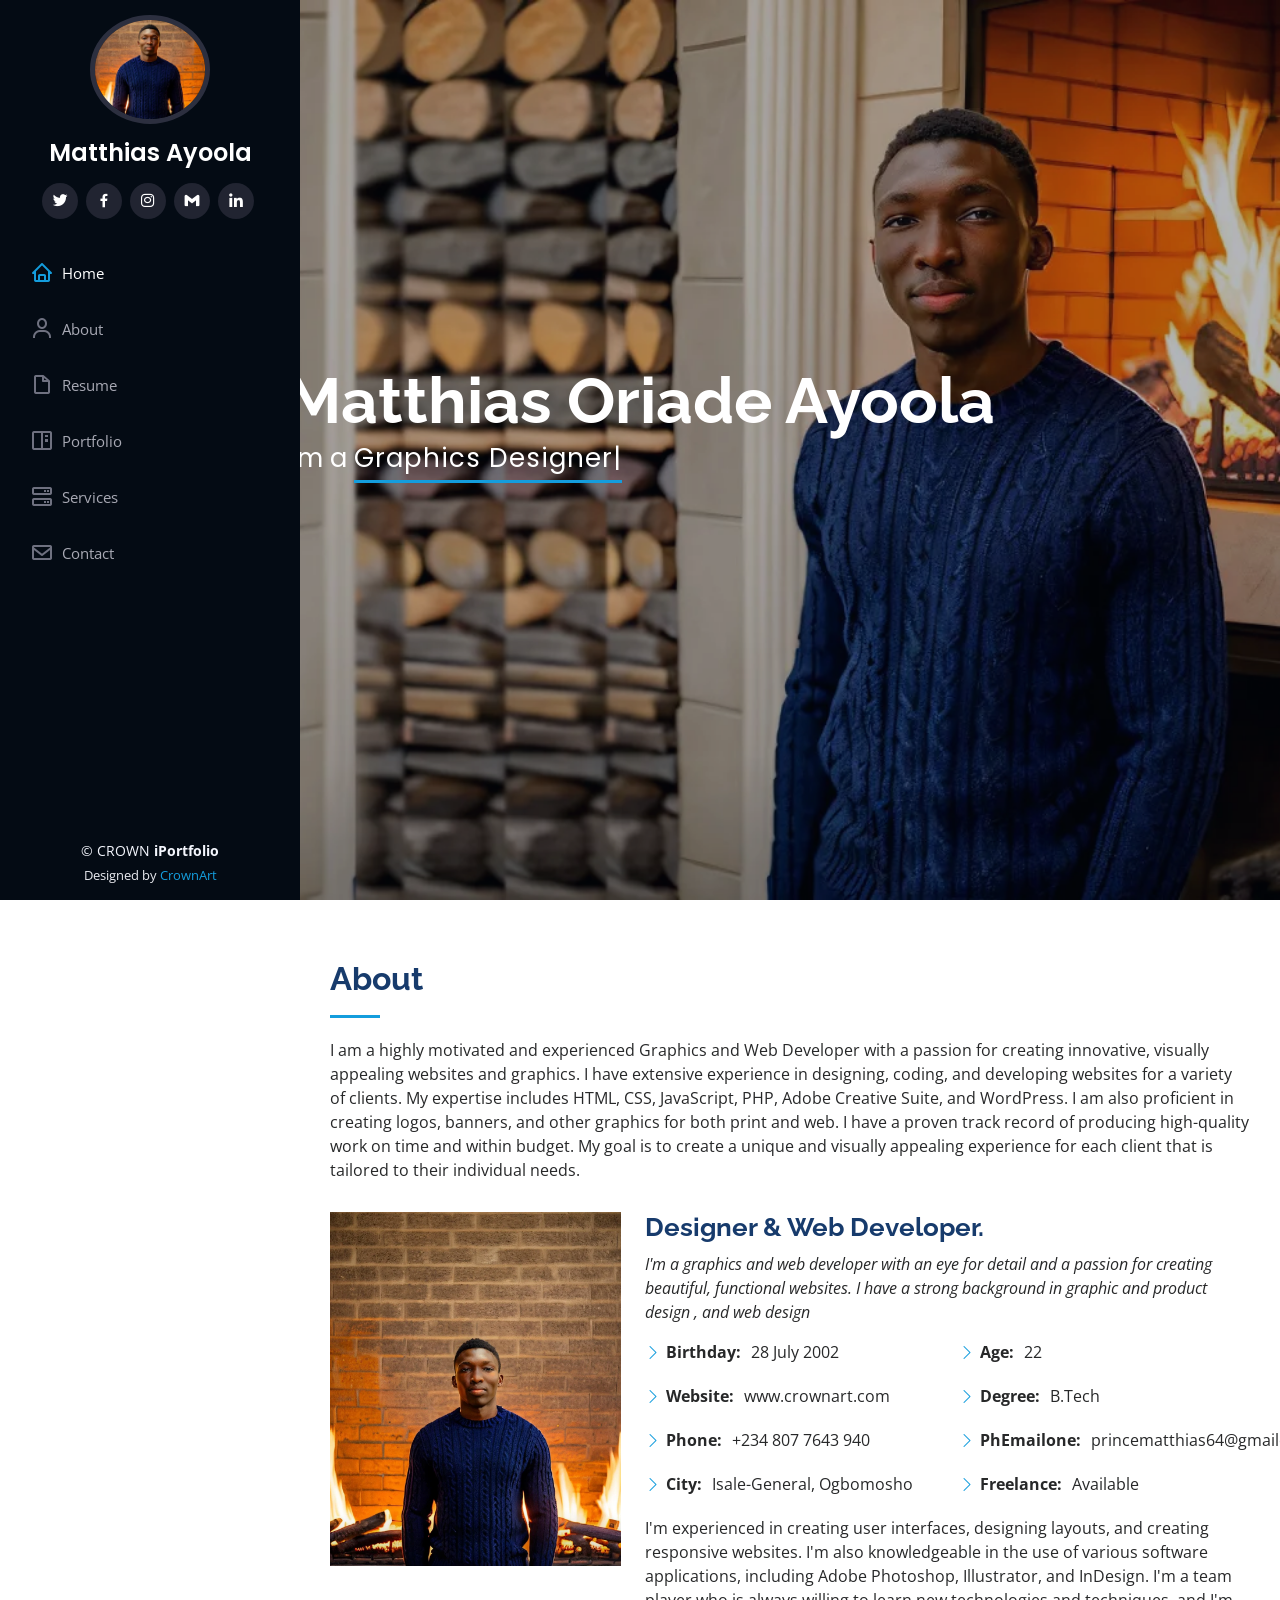
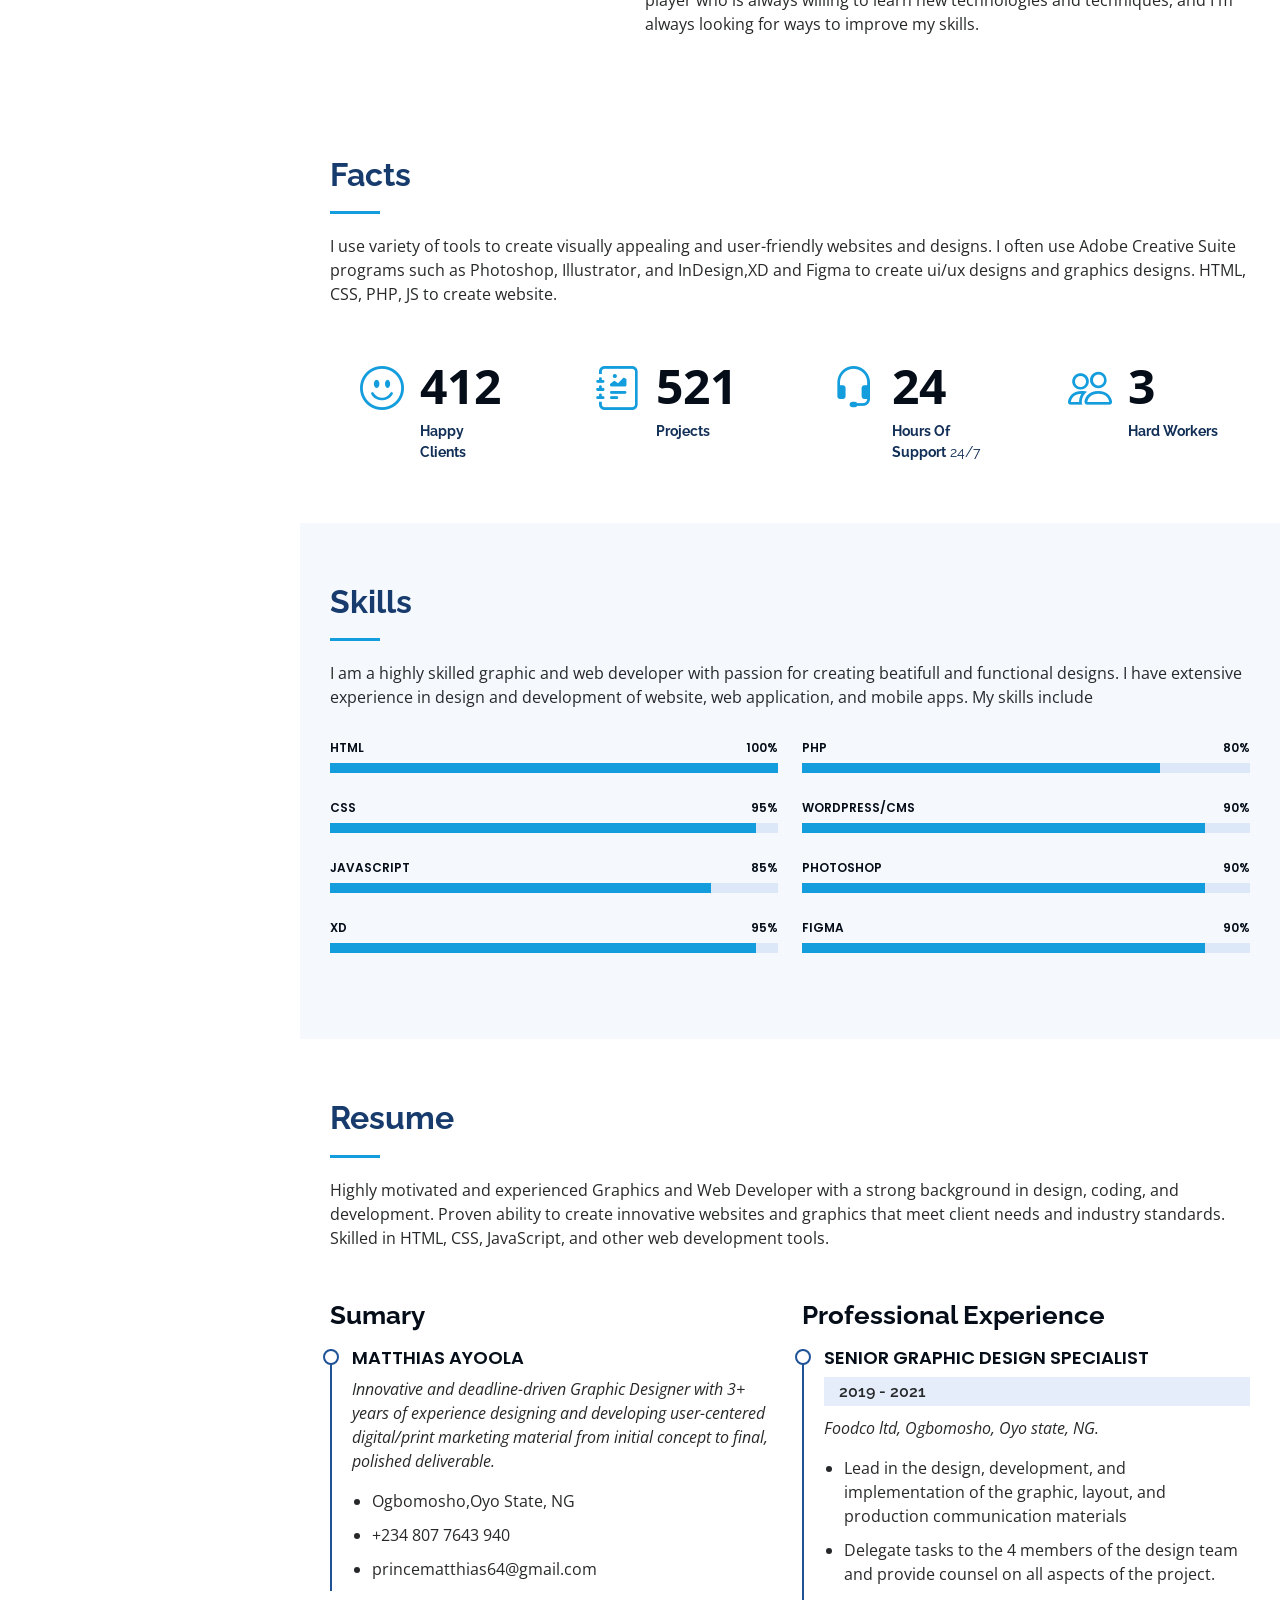
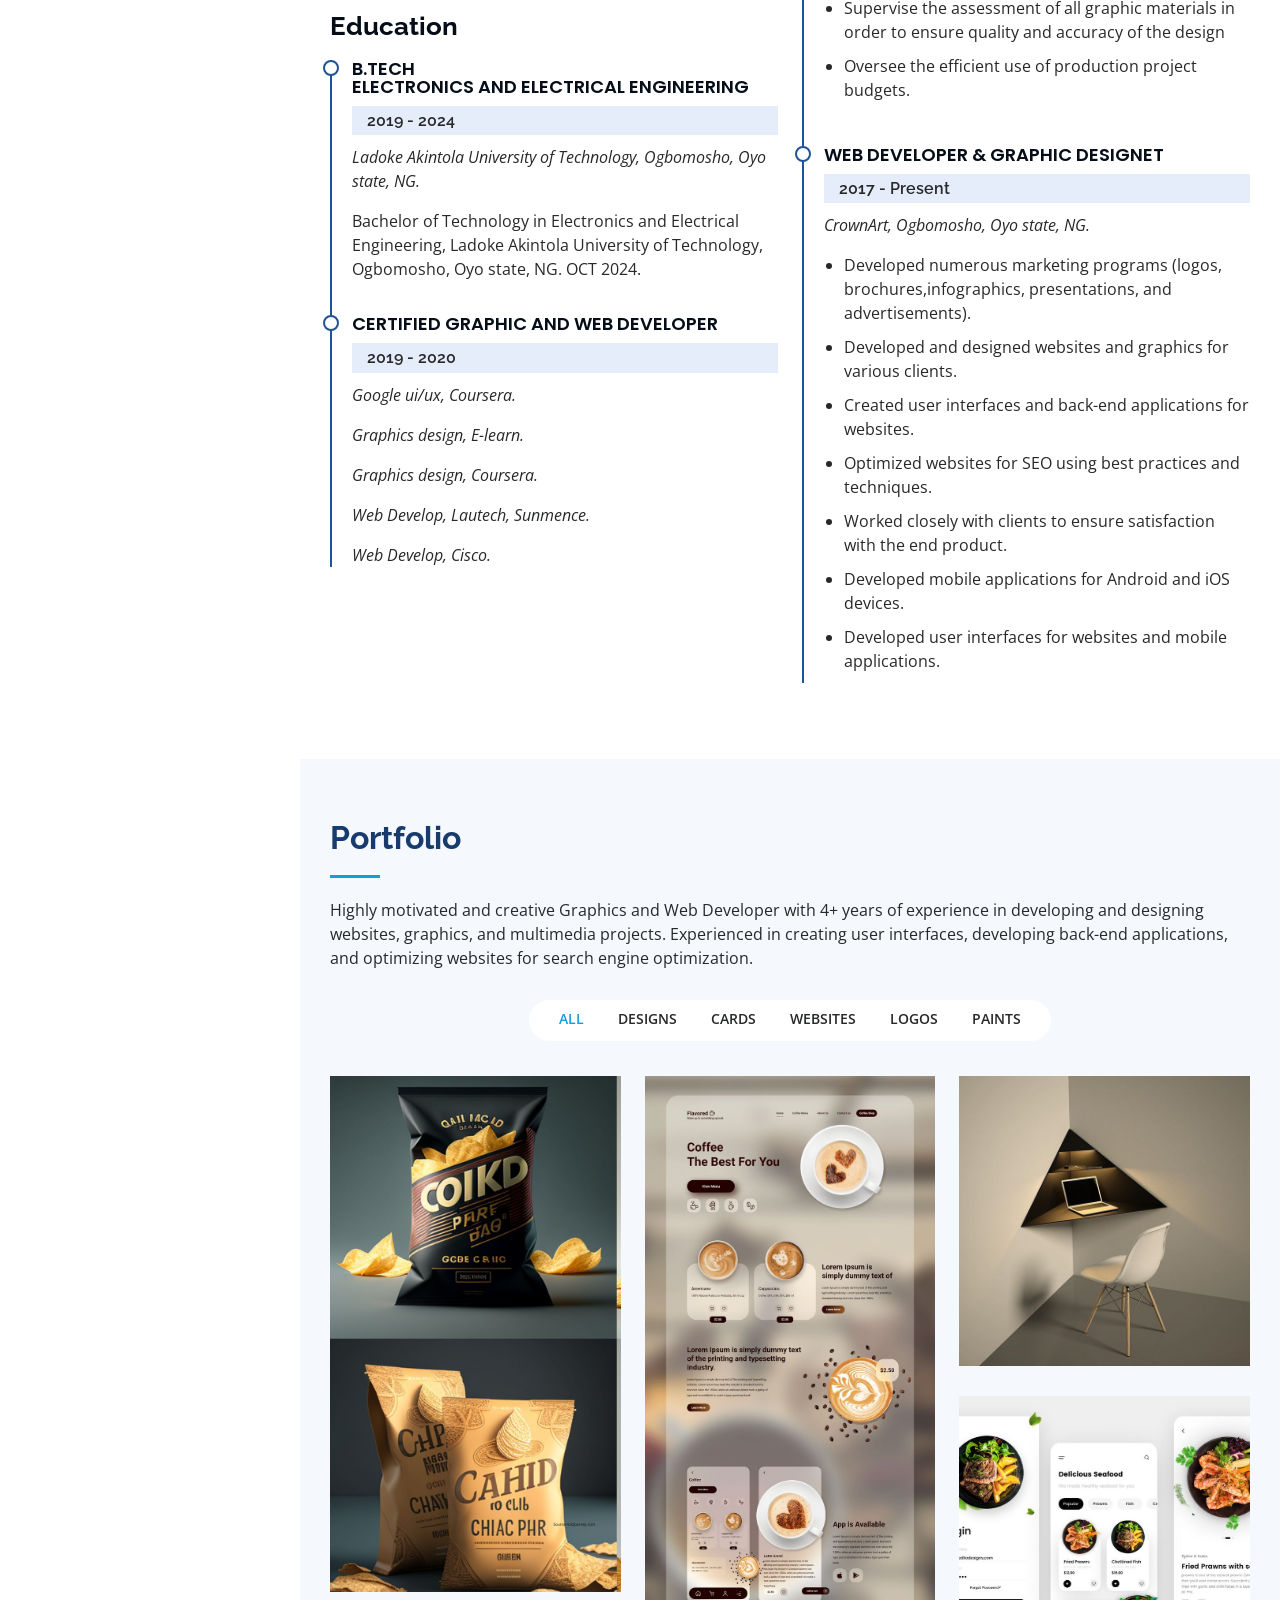
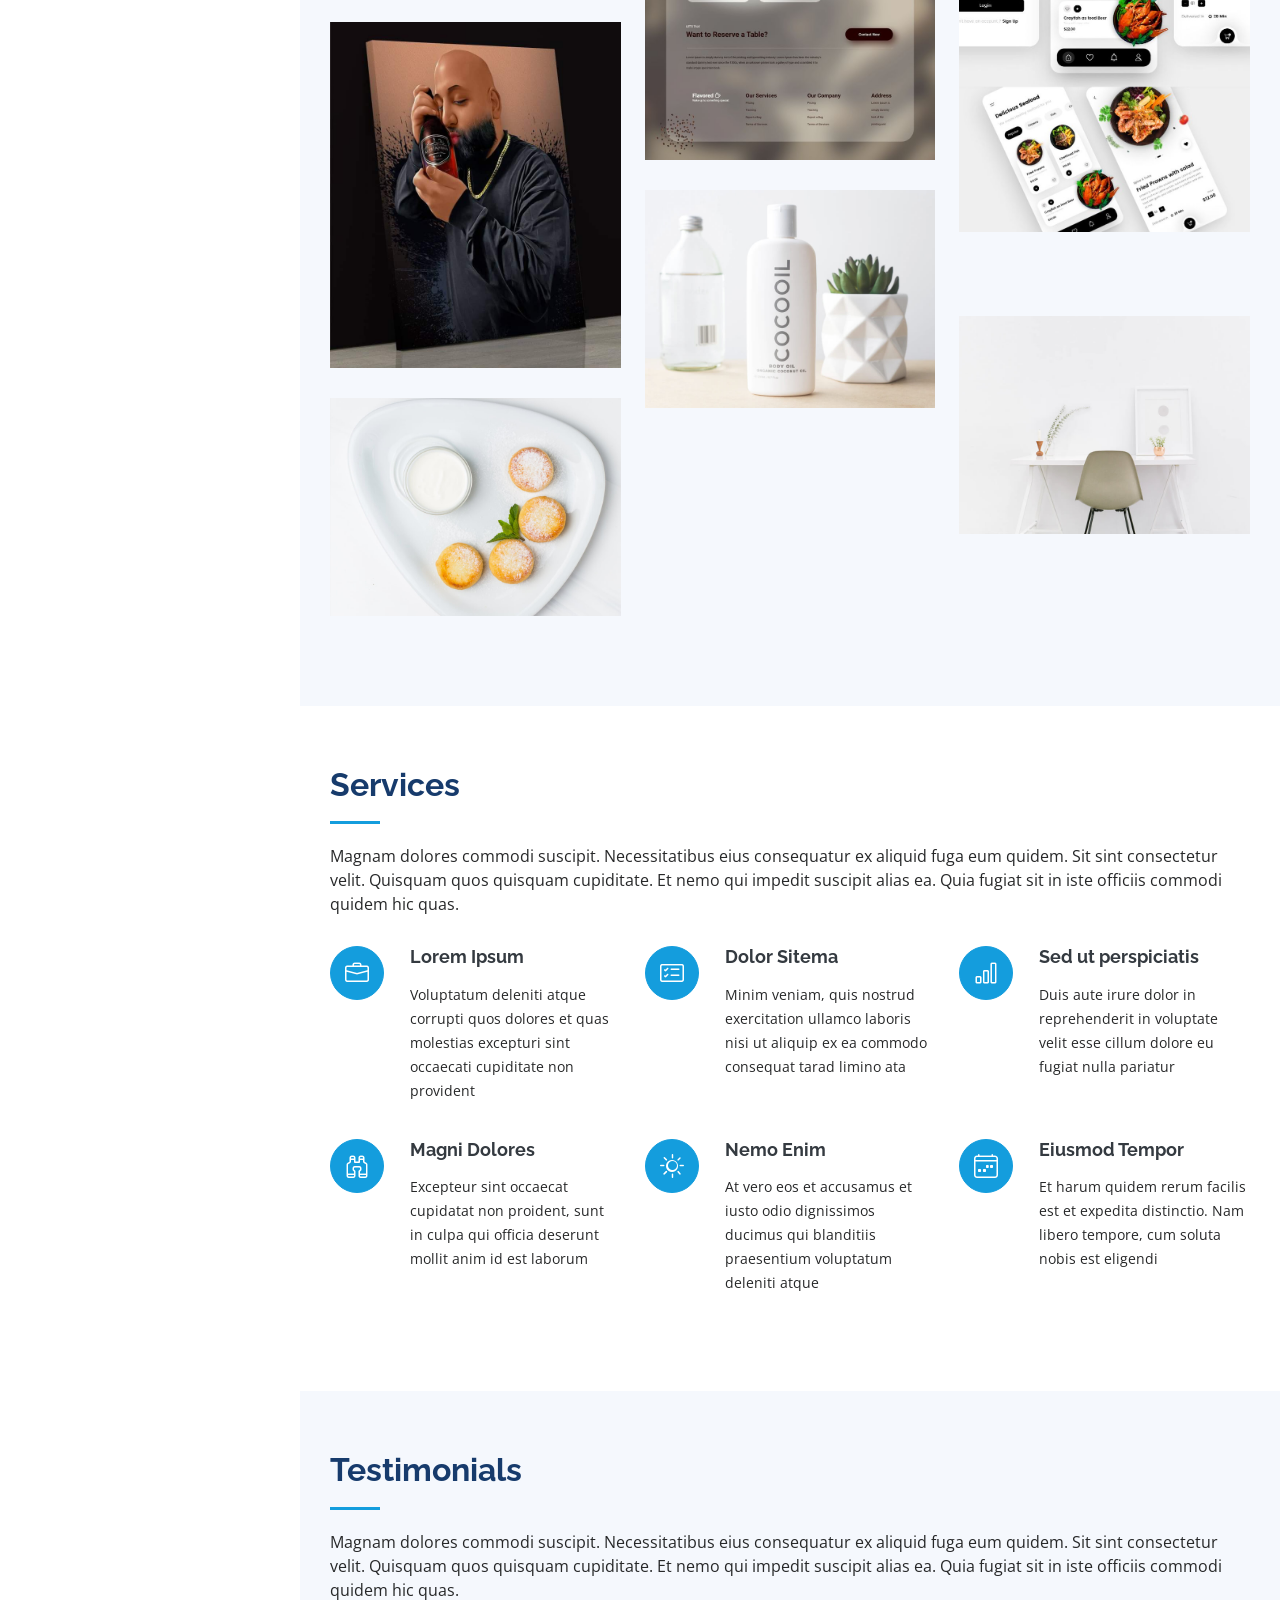
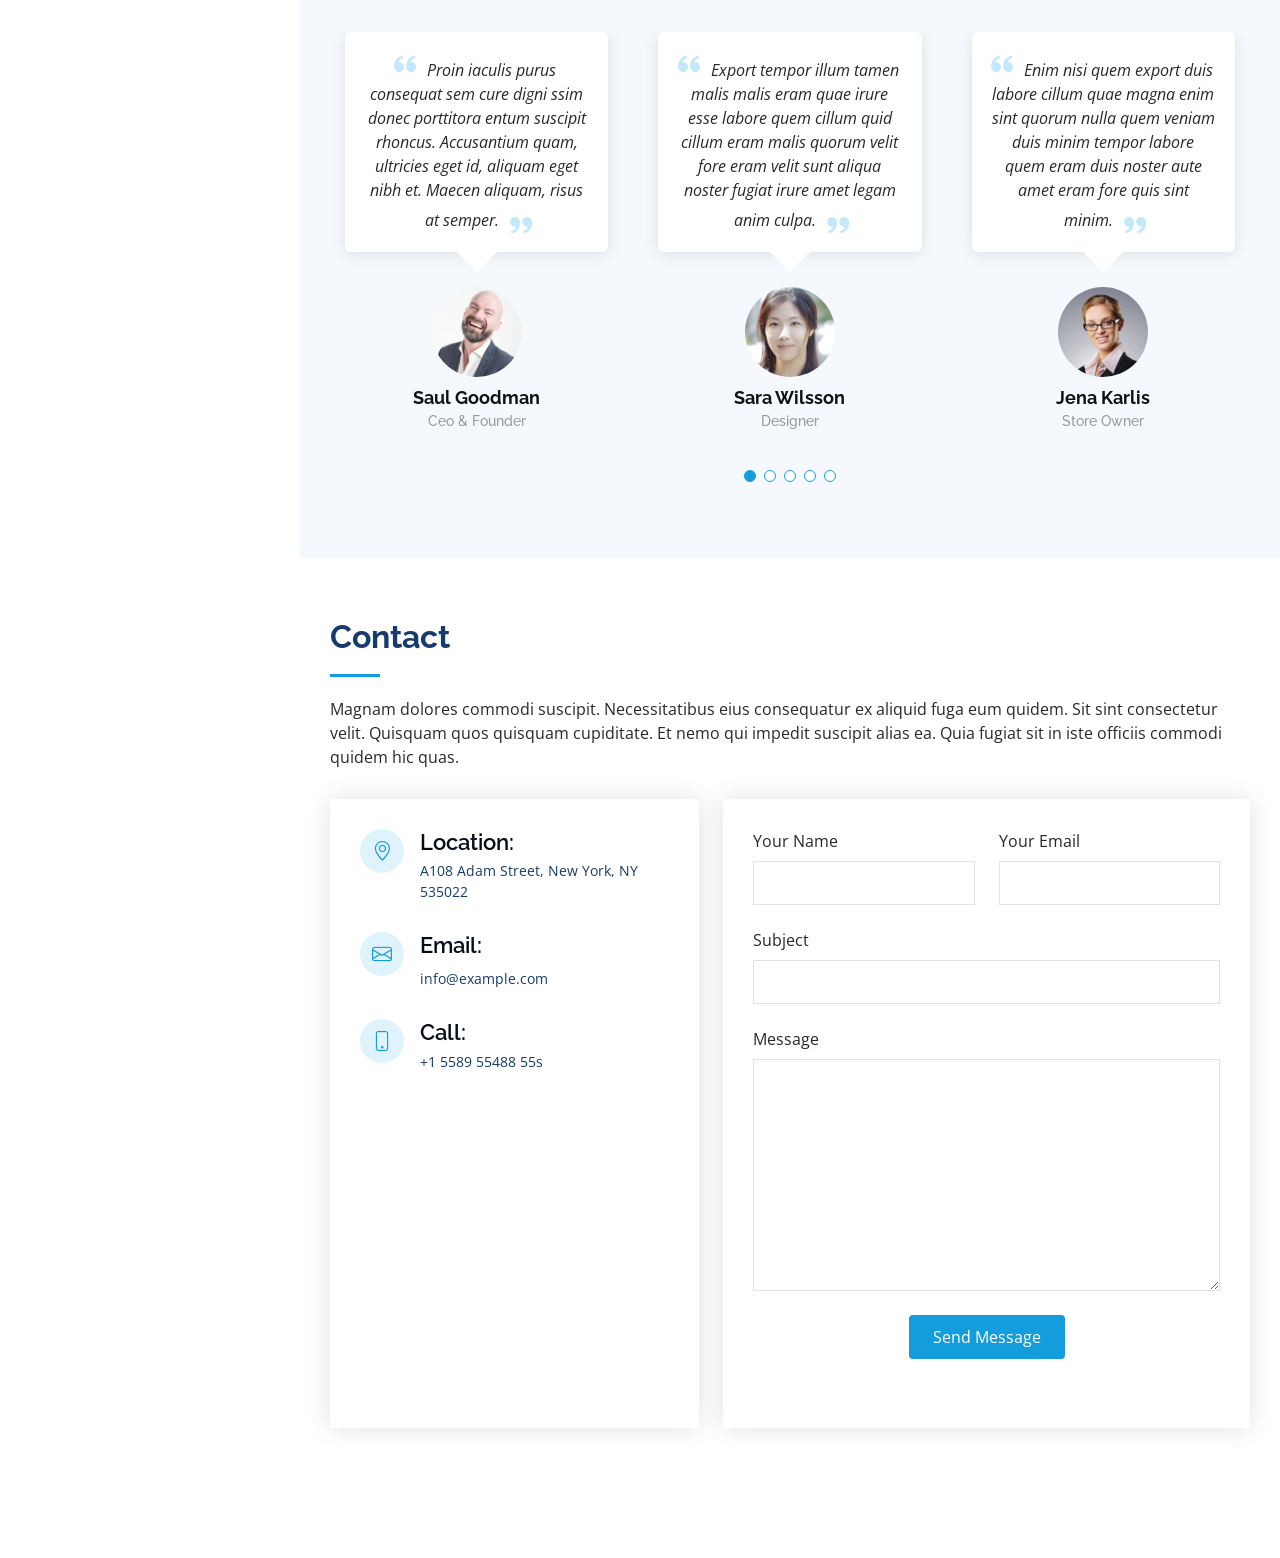
==== index.html @ 25d69b6e "edit" ====
<!DOCTYPE html>
<html lang="en">

<head>
  <meta charset="utf-8">
  <meta content="width=device-width, initial-scale=1.0" name="viewport">

  <title>Matthias Ayoola</title>
  <meta content="" name="description">
  <meta content="" name="keywords">

  <!-- Favicons -->
  <link href="assets\web\cbg.webp" rel="icon">
  <link href="assets\web\cbg.webp" rel="apple-touch-icon">

  <!-- Google Fonts -->
  <link href="https://fonts.googleapis.com/css?family=Open+Sans:300,300i,400,400i,600,600i,700,700i|Raleway:300,300i,400,400i,500,500i,600,600i,700,700i|Poppins:300,300i,400,400i,500,500i,600,600i,700,700i" rel="stylesheet">

  <!-- Vendor CSS Files -->
  <link href="assets/vendor/aos/aos.css" rel="stylesheet">
  <link href="assets/vendor/bootstrap/css/bootstrap.min.css" rel="stylesheet">
  <link href="assets/vendor/bootstrap-icons/bootstrap-icons.css" rel="stylesheet">
  <link href="assets/vendor/boxicons/css/boxicons.min.css" rel="stylesheet">
  <link href="assets/vendor/glightbox/css/glightbox.min.css" rel="stylesheet">
  <link href="assets/vendor/swiper/swiper-bundle.min.css" rel="stylesheet">

  <!-- Template Main CSS File -->
  <link href="assets/css/style.css" rel="stylesheet">

  <!-- =======================================================
  * Template Name: iPortfolio
  * Updated: Nov 17 2023 with Bootstrap v5.3.2
  * Template URL: https://bootstrapmade.com/iportfolio-bootstrap-portfolio-websites-template/
  * Author: BootstrapMade.com
  * License: https://bootstrapmade.com/license/
  ======================================================== -->
</head>

<body>

  <!-- ======= Mobile nav toggle button ======= -->
  <i class="bi bi-list mobile-nav-toggle d-xl-none"></i>

  <!-- ======= Header ======= -->
  <header id="header">
    <div class="d-flex flex-column">

      <div class="profile">
        <img src="assets\web\profile.webp" alt="" width="600" height="537" class="img-fluid rounded-circle">
        <h1 class="text-light"><a href="index.html">Matthias Ayoola </a></h1>
        <div class="social-links mt-3 text-center">
          <a href="https://x.com/C_rowntech?t=K1lyToPX4hGiQ3Go60ShPg&s=09" class="twitter"><i class="bx bxl-twitter"></i></a>
          <a href="https://www.facebook.com/ayoola.matthias" class="facebook"><i class="bx bxl-facebook"></i></a>
          <a href="https://www.instagram.com/crownart.gfx?igsh=cDUyMmh1eW9mb3Uy" class="instagram"><i class="bx bxl-instagram"></i></a>
          <a href="princematthias64@gmail.com" class="google-plus"><i class="bx bxl-gmail"></i></a>
          <a href="https://www.linkedin.com/in/ayoola-matthias-157736240" class="linkedin"><i class="bx bxl-linkedin"></i></a>
        </div>
      </div>

      <nav id="navbar" class="nav-menu navbar">
        <ul>
          <li><a href="#hero" class="nav-link scrollto active"><i class="bx bx-home"></i> <span>Home</span></a></li>
          <li><a href="#about" class="nav-link scrollto"><i class="bx bx-user"></i> <span>About</span></a></li>
          <li><a href="#resume" class="nav-link scrollto"><i class="bx bx-file-blank"></i> <span>Resume</span></a></li>
          <li><a href="#portfolio" class="nav-link scrollto"><i class="bx bx-book-content"></i> <span>Portfolio</span></a></li>
          <li><a href="#services" class="nav-link scrollto"><i class="bx bx-server"></i> <span>Services</span></a></li>
          <li><a href="#contact" class="nav-link scrollto"><i class="bx bx-envelope"></i> <span>Contact</span></a></li>
        </ul>
      </nav><!-- .nav-menu -->
    </div>
  </header><!-- End Header -->

  <!-- ======= Hero Section ======= -->
  <section id="hero" class="d-flex flex-column justify-content-center align-items-center">
    <div class="hero-container" data-aos="fade-in">
      <h1>Matthias Oriade Ayoola</h1>
      <p>I'm a <span class="typed" data-typed-items="Graphics Designer, Developer, Freelancer, Product Designer, Promoter, Content writer, Painter"></span></p>
    </div>
  </section><!-- End Hero -->

  <main id="main">

    <!-- ======= About Section ======= -->
    <section id="about" class="about">
      <div class="container">

        <div class="section-title">
          <h2>About</h2>
          <p>I am a highly motivated and experienced Graphics and Web Developer with a passion for creating innovative, visually appealing websites and graphics. I have extensive experience in designing, coding, and developing websites for a variety of clients. My expertise includes HTML, CSS, JavaScript, PHP, Adobe Creative Suite, and WordPress. I am also proficient in creating logos, banners, and other graphics for both print and web. I have a proven track record of producing high-quality work on time and within budget. My goal is to create a unique and visually appealing experience for each client that is tailored to their individual needs.</p>
        </div>

        <div class="row">
          <div class="col-lg-4" data-aos="fade-right">
            <img src="assets\web\cbg.webp" class="img-fluid" alt="">
          </div>
          <div class="col-lg-8 pt-4 pt-lg-0 content" data-aos="fade-left">
            <h3>Designer &amp; Web Developer.</h3>
            <p class="fst-italic">
              I'm a graphics and web developer with an eye for detail and a passion for creating beautiful, functional websites. I have a strong background in graphic and product design , and web design
            </p>
            <div class="row">
              <div class="col-lg-6">
                <ul>
                  <li><i class="bi bi-chevron-right"></i> <strong>Birthday:</strong> <span>28 July 2002</span></li>
                  <li><i class="bi bi-chevron-right"></i> <strong>Website:</strong> <span>www.crownart.com</span></li>
                  <li><i class="bi bi-chevron-right"></i> <strong>Phone:</strong> <span>+234 807 7643 940</span></li>
                  <li><i class="bi bi-chevron-right"></i> <strong>City:</strong> <span>Isale-General, Ogbomosho</span></li>
                </ul>
              </div>
              <div class="col-lg-6">
                <ul>
                  <li><i class="bi bi-chevron-right"></i> <strong>Age:</strong> <span>22</span></li>
                  <li><i class="bi bi-chevron-right"></i> <strong>Degree:</strong> <span>B.Tech</span></li>
                  <li><i class="bi bi-chevron-right"></i> <strong>PhEmailone:</strong> <span>princematthias64@gmaile.com</span></li>
                  <li><i class="bi bi-chevron-right"></i> <strong>Freelance:</strong> <span>Available</span></li>
                </ul>
              </div>
            </div>
            <p>
               I'm experienced in creating user interfaces, designing layouts, and creating responsive websites. I'm also knowledgeable in the use of various software applications, including Adobe Photoshop, Illustrator, and InDesign. I'm a team player who is always willing to learn new technologies and techniques, and I'm always looking for ways to improve my skills.
            </p>
          </div>
        </div>

      </div>
    </section><!-- End About Section -->

    <!-- ======= Facts Section ======= -->
    <section id="facts" class="facts">
      <div class="container">

        <div class="section-title">
          <h2>Facts</h2>
          <p>I use variety of tools to create visually appealing and user-friendly websites and designs. I often use Adobe Creative Suite programs such as Photoshop, Illustrator, and InDesign,XD and Figma to create ui/ux designs and graphics designs. HTML, CSS, PHP, JS to create website. </p>
        </div>

        <div class="row no-gutters">

          <div class="col-lg-3 col-md-6 d-md-flex align-items-md-stretch" data-aos="fade-up">
            <div class="count-box">
              <i class="bi bi-emoji-smile"></i>
              <span data-purecounter-start="0" data-purecounter-end="412" data-purecounter-duration="1" class="purecounter"></span>
              <p><strong>Happy Clients</strong> <!--consequuntur quae--></p>
            </div>
          </div>

          <div class="col-lg-3 col-md-6 d-md-flex align-items-md-stretch" data-aos="fade-up" data-aos-delay="100">
            <div class="count-box">
              <i class="bi bi-journal-richtext"></i>
              <span data-purecounter-start="0" data-purecounter-end="521" data-purecounter-duration="1" class="purecounter"></span>
              <p><strong>Projects</strong> <!--adipisci atque cum quia aut--></p>
            </div>
          </div>

          <div class="col-lg-3 col-md-6 d-md-flex align-items-md-stretch" data-aos="fade-up" data-aos-delay="200">
            <div class="count-box">
              <i class="bi bi-headset"></i>
              <span data-purecounter-start="0" data-purecounter-end="24" data-purecounter-duration="1" class="purecounter"></span>
              <p><strong>Hours Of Support</strong> 24/7</p>
            </div>
          </div>

          <div class="col-lg-3 col-md-6 d-md-flex align-items-md-stretch" data-aos="fade-up" data-aos-delay="300">
            <div class="count-box">
              <i class="bi bi-people"></i>
              <span data-purecounter-start="0" data-purecounter-end="3" data-purecounter-duration="1" class="purecounter"></span>
              <p><strong>Hard Workers</strong> <!--rerum asperiores dolo--></p>
            </div>
          </div>

        </div>

      </div>
    </section><!-- End Facts Section -->

    <!-- ======= Skills Section ======= -->
    <section id="skills" class="skills section-bg">
      <div class="container">

        <div class="section-title">
          <h2>Skills</h2>
          <p>I am a highly skilled graphic and web developer with passion for creating beatifull and functional designs. I have extensive experience in design and development of website, web application, and mobile apps. My skills include </p>
        </div>

        <div class="row skills-content">

          <div class="col-lg-6" data-aos="fade-up">

            <div class="progress">
              <span class="skill">HTML <i class="val">100%</i></span>
              <div class="progress-bar-wrap">
                <div class="progress-bar" role="progressbar" aria-valuenow="100" aria-valuemin="0" aria-valuemax="100"></div>
              </div>
            </div>

            <div class="progress">
              <span class="skill">CSS <i class="val">95%</i></span>
              <div class="progress-bar-wrap">
                <div class="progress-bar" role="progressbar" aria-valuenow="95" aria-valuemin="0" aria-valuemax="100"></div>
              </div>
            </div>

            <div class="progress">
              <span class="skill">JavaScript <i class="val">85%</i></span>
              <div class="progress-bar-wrap">
                <div class="progress-bar" role="progressbar" aria-valuenow="85" aria-valuemin="0" aria-valuemax="100"></div>
              </div>
            </div>
			   <div class="progress">
              <span class="skill">XD <i class="val">95%</i></span>
              <div class="progress-bar-wrap">
                <div class="progress-bar" role="progressbar" aria-valuenow="95" aria-valuemin="0" aria-valuemax="100"></div>
              </div>
            </div>

          </div>

          <div class="col-lg-6" data-aos="fade-up" data-aos-delay="100">

            <div class="progress">
              <span class="skill">PHP <i class="val">80%</i></span>
              <div class="progress-bar-wrap">
                <div class="progress-bar" role="progressbar" aria-valuenow="80" aria-valuemin="0" aria-valuemax="100"></div>
              </div>
            </div>

            <div class="progress">
              <span class="skill">WordPress/CMS <i class="val">90%</i></span>
              <div class="progress-bar-wrap">
                <div class="progress-bar" role="progressbar" aria-valuenow="90" aria-valuemin="0" aria-valuemax="100"></div>
              </div>
            </div>

            <div class="progress">
              <span class="skill">Photoshop <i class="val">90%</i></span>
              <div class="progress-bar-wrap">
                <div class="progress-bar" role="progressbar" aria-valuenow="90" aria-valuemin="0" aria-valuemax="100"></div>
              </div>
            </div>
			   <div class="progress">
              <span class="skill">Figma <i class="val">90%</i></span>
              <div class="progress-bar-wrap">
                <div class="progress-bar" role="progressbar" aria-valuenow="90" aria-valuemin="0" aria-valuemax="100"></div>
              </div>
            </div>

          </div>

        </div>

      </div>
    </section><!-- End Skills Section -->

    <!-- ======= Resume Section ======= -->
    <section id="resume" class="resume">
      <div class="container">

        <div class="section-title">
          <h2>Resume</h2>
          <p>Highly motivated and experienced Graphics and Web Developer with a strong background in design, coding, and development. Proven ability to create innovative websites and graphics that meet client needs and industry standards. Skilled in HTML, CSS, JavaScript, and other web development tools.</p>
        </div>

        <div class="row">
          <div class="col-lg-6" data-aos="fade-up">
            <h3 class="resume-title">Sumary</h3>
            <div class="resume-item pb-0">
              <h4>Matthias Ayoola</h4>
              <p><em>Innovative and deadline-driven Graphic Designer with 3+ years of experience designing and developing user-centered digital/print marketing material from initial concept to final, polished deliverable.</em></p>
              <ul>
                <li>Ogbomosho,Oyo State, NG</li>
                <li>+234 807 7643 940</li>
                <li>princematthias64@gmail.com</li>
              </ul>
            </div>

            <h3 class="resume-title">Education</h3>
            <div class="resume-item">
              <h4>B.Tech <br> Electronics and Electrical Engineering</h4>
              <h5>2019 - 2024</h5>
              <p><em>Ladoke Akintola University of Technology, Ogbomosho, Oyo state, NG.</em></p>
              <p>Bachelor of Technology in Electronics and Electrical Engineering, Ladoke Akintola University of Technology, Ogbomosho, Oyo state, NG. OCT 2024.
			  </div>
            <div class="resume-item">
              <h4> Certified Graphic and Web developer</h4>
              <h5>2019 - 2020</h5>
              <p><em>Google ui/ux, Coursera.</em></p>
			  <p><em>Graphics design, E-learn.</em></p>
			  <p><em>Graphics design, Coursera.</em></p>
				<p><em>Web Develop, Lautech, Sunmence.</em></p>
				<p><em>Web Develop, Cisco.</em></p>
              <!--<p>Quia nobis sequi est occaecati aut. Repudiandae et iusto quae reiciendis et quis Eius vel ratione eius unde vitae rerum voluptates asperiores voluptatem Earum molestiae consequatur neque etlon sader mart dila</p>-->
            </div>
          </div>
          <div class="col-lg-6" data-aos="fade-up" data-aos-delay="100">
            <h3 class="resume-title">Professional Experience</h3>
            <div class="resume-item">
              <h4>Senior graphic design specialist</h4>
              <h5>2019 - 2021</h5>
              <p><em>Foodco ltd, Ogbomosho, Oyo state, NG. </em></p>
              <ul>
                <li>Lead in the design, development, and implementation of the graphic, layout, and production communication materials</li>
                <li>Delegate tasks to the 4 members of the design team and provide counsel on all aspects of the project. </li>
                <li>Supervise the assessment of all graphic materials in order to ensure quality and accuracy of the design</li>
                <li>Oversee the efficient use of production project budgets.</li>
              </ul>
            </div>
            <div class="resume-item">
              <h4>Web Developer &amp; Graphic Designet</h4>
              <h5>2017 - Present</h5>
              <p><em>CrownArt, Ogbomosho, Oyo state, NG.</em></p>
              <ul>
                <li>Developed numerous marketing programs (logos, brochures,infographics, presentations, and advertisements).</li>
                <li>Developed and designed websites and graphics for various clients.</li>
                <li>Created user interfaces and back-end applications for websites. </li>
                <li>Optimized websites for SEO using best practices and techniques. </li>
				<li>Worked closely with clients to ensure satisfaction with the end product.</li>
				<li>Developed mobile applications for Android and iOS devices.</li>
				<li>Developed user interfaces for websites and mobile applications.</li>
              </ul>
            </div>
          </div>
        </div>

      </div>
    </section><!-- End Resume Section -->

    <!-- ======= Portfolio Section ======= -->
    <section id="portfolio" class="portfolio section-bg">
      <div class="container">

        <div class="section-title">
          <h2>Portfolio</h2>
          <p>Highly motivated and creative Graphics and Web Developer with 4+ years of experience in developing and designing websites, graphics, and multimedia projects. Experienced in creating user interfaces, developing back-end applications, and optimizing websites for search engine optimization.</p>
        </div>

        <div class="row" data-aos="fade-up">
          <div class="col-lg-12 d-flex justify-content-center">
            <ul id="portfolio-flters">
              <li data-filter="*" class="filter-active">All</li>
              <li data-filter=".filter-designs">Designs</li>
              <li data-filter=".filter-card">Cards</li>
              <li data-filter=".filter-websites">Websites</li>
			  <li data-filter=".filter-logo">Logos</li>
			  <li data-filter=".filter-paints">Paints</li>
            </ul>
          </div>
        </div>

        <div class="row portfolio-container" data-aos="fade-up" data-aos-delay="100">
          <div class="col-lg-4 col-md-6 portfolio-item filter-designs">
            <div class="portfolio-wrap">
              <img src="assets/img/pic/pd4.jpeg" class="img-fluid" alt="">	  
              <div class="portfolio-links">
                <a href="assets/img/pic/pd4.jpeg" data-gallery="portfolioGallery" class="portfolio-lightbox" title="App 1"><i class="bx bx-plus"></i></a>
                <a href="portfolio-details.html" title="More Details"><i class="bx bx-link"></i></a>
              </div>
            </div>
          </div>
			<div class="col-lg-4 col-md-6 portfolio-item filter-websites">
            <div class="portfolio-wrap">
              <img src="assets/img/pic/pw1.jpeg" class="img-fluid" alt="">
              <div class="portfolio-links">
                <a href="assets/img/pic/pw1.jpeg" data-gallery="portfolioGallery" class="portfolio-lightbox" title="Web 3"><i class="bx bx-plus"></i></a>
                <a href="portfolio-details.html" title="More Details"><i class="bx bx-link"></i></a>
              </div>
            </div>
          </div>

          <div class="col-lg-4 col-md-6 portfolio-item filter-designs">
            <div class="portfolio-wrap">
              <img src="assets/img/pic/pd3.jpeg" class="img-fluid" alt="">
              <div class="portfolio-links">
                <a href="assets/img/pic/pd3.jpeg" data-gallery="portfolioGallery" class="portfolio-lightbox" title="App 2"><i class="bx bx-plus"></i></a>
                <a href="portfolio-details.html" title="More Details"><i class="bx bx-link"></i></a>
              </div>
            </div>
          </div>

          <div class="col-lg-4 col-md-6 portfolio-item filter-card">
            <div class="portfolio-wrap">
              <img src="assets/img/pic/pa2.jpeg" class="img-fluid" alt="">
              <div class="portfolio-links">
                <a href="assets/img/pic/pa2.jpeg" data-gallery="portfolioGallery" class="portfolio-lightbox" title="Card 2"><i class="bx bx-plus"></i></a>
                <a href="portfolio-details.html" title="More Details"><i class="bx bx-link"></i></a>
              </div>
            </div>
          </div>

          <div class="col-lg-4 col-md-6 portfolio-item filter-paints">
            <div class="portfolio-wrap">
              <img src="assets/img/pic/pp1.jpg" class="img-fluid" alt="">
              <div class="portfolio-links">
                <a href="assets/img/pic/pp1.jpg" data-gallery="portfolioGallery" class="portfolio-lightbox" title="Web 2"><i class="bx bx-plus"></i></a>
                <a href="portfolio-details.html" title="More Details"><i class="bx bx-link"></i></a>
              </div>
            </div>
          </div>

          <div class="col-lg-4 col-md-6 portfolio-item filter-designs">
            <div class="portfolio-wrap">
              <img src="assets/img/portfolio/portfolio-6.jpg" class="img-fluid" alt="">
              <div class="portfolio-links">
                <a href="assets/img/portfolio/portfolio-6.jpg" data-gallery="portfolioGallery" class="portfolio-lightbox" title="App 3"><i class="bx bx-plus"></i></a>
                <a href="portfolio-details.html" title="More Details"><i class="bx bx-link"></i></a>
              </div>
            </div>
          </div>

          <div class="col-lg-4 col-md-6 portfolio-item filter-card">
            <div class="portfolio-wrap">
              <img src="assets/img/portfolio/portfolio-7.jpg" class="img-fluid" alt="">
              <div class="portfolio-links">
                <a href="assets/img/portfolio/portfolio-7.jpg" data-gallery="portfolioGallery" class="portfolio-lightbox" title="Card 1"><i class="bx bx-plus"></i></a>
                <a href="portfolio-details.html" title="More Details"><i class="bx bx-link"></i></a>
              </div>
            </div>
          </div>

          <div class="col-lg-4 col-md-6 portfolio-item filter-card">
            <div class="portfolio-wrap">
              <img src="assets/img/portfolio/portfolio-8.jpg" class="img-fluid" alt="">
              <div class="portfolio-links">
                <a href="assets/img/portfolio/portfolio-8.jpg" data-gallery="portfolioGallery" class="portfolio-lightbox" title="Card 3"><i class="bx bx-plus"></i></a>
                <a href="portfolio-details.html" title="More Details"><i class="bx bx-link"></i></a>
              </div>
            </div>
          </div>

          <div class="col-lg-4 col-md-6 portfolio-item filter-websites">
            <div class="portfolio-wrap">
              <img src="assets/img/portfolio/portfolio-9.jpg" class="img-fluid" alt="">
              <div class="portfolio-links">
                <a href="assets/img/portfolio/portfolio-9.jpg" data-gallery="portfolioGallery" class="portfolio-lightbox" title="Web 3"><i class="bx bx-plus"></i></a>
                <a href="portfolio-details.html" title="More Details"><i class="bx bx-link"></i></a>
              </div>
            </div>
          </div>

        </div>

      </div>
    </section><!-- End Portfolio Section -->

    <!-- ======= Services Section ======= -->
    <section id="services" class="services">
      <div class="container">

        <div class="section-title">
          <h2>Services</h2>
          <p>Magnam dolores commodi suscipit. Necessitatibus eius consequatur ex aliquid fuga eum quidem. Sit sint consectetur velit. Quisquam quos quisquam cupiditate. Et nemo qui impedit suscipit alias ea. Quia fugiat sit in iste officiis commodi quidem hic quas.</p>
        </div>

        <div class="row">
          <div class="col-lg-4 col-md-6 icon-box" data-aos="fade-up">
            <div class="icon"><i class="bi bi-briefcase"></i></div>
            <h4 class="title"><a href="">Lorem Ipsum</a></h4>
            <p class="description">Voluptatum deleniti atque corrupti quos dolores et quas molestias excepturi sint occaecati cupiditate non provident</p>
          </div>
          <div class="col-lg-4 col-md-6 icon-box" data-aos="fade-up" data-aos-delay="100">
            <div class="icon"><i class="bi bi-card-checklist"></i></div>
            <h4 class="title"><a href="">Dolor Sitema</a></h4>
            <p class="description">Minim veniam, quis nostrud exercitation ullamco laboris nisi ut aliquip ex ea commodo consequat tarad limino ata</p>
          </div>
          <div class="col-lg-4 col-md-6 icon-box" data-aos="fade-up" data-aos-delay="200">
            <div class="icon"><i class="bi bi-bar-chart"></i></div>
            <h4 class="title"><a href="">Sed ut perspiciatis</a></h4>
            <p class="description">Duis aute irure dolor in reprehenderit in voluptate velit esse cillum dolore eu fugiat nulla pariatur</p>
          </div>
          <div class="col-lg-4 col-md-6 icon-box" data-aos="fade-up" data-aos-delay="300">
            <div class="icon"><i class="bi bi-binoculars"></i></div>
            <h4 class="title"><a href="">Magni Dolores</a></h4>
            <p class="description">Excepteur sint occaecat cupidatat non proident, sunt in culpa qui officia deserunt mollit anim id est laborum</p>
          </div>
          <div class="col-lg-4 col-md-6 icon-box" data-aos="fade-up" data-aos-delay="400">
            <div class="icon"><i class="bi bi-brightness-high"></i></div>
            <h4 class="title"><a href="">Nemo Enim</a></h4>
            <p class="description">At vero eos et accusamus et iusto odio dignissimos ducimus qui blanditiis praesentium voluptatum deleniti atque</p>
          </div>
          <div class="col-lg-4 col-md-6 icon-box" data-aos="fade-up" data-aos-delay="500">
            <div class="icon"><i class="bi bi-calendar4-week"></i></div>
            <h4 class="title"><a href="">Eiusmod Tempor</a></h4>
            <p class="description">Et harum quidem rerum facilis est et expedita distinctio. Nam libero tempore, cum soluta nobis est eligendi</p>
          </div>
        </div>

      </div>
    </section><!-- End Services Section -->

    <!-- ======= Testimonials Section ======= -->
    <section id="testimonials" class="testimonials section-bg">
      <div class="container">

        <div class="section-title">
          <h2>Testimonials</h2>
          <p>Magnam dolores commodi suscipit. Necessitatibus eius consequatur ex aliquid fuga eum quidem. Sit sint consectetur velit. Quisquam quos quisquam cupiditate. Et nemo qui impedit suscipit alias ea. Quia fugiat sit in iste officiis commodi quidem hic quas.</p>
        </div>

        <div class="testimonials-slider swiper" data-aos="fade-up" data-aos-delay="100">
          <div class="swiper-wrapper">

            <div class="swiper-slide">
              <div class="testimonial-item" data-aos="fade-up">
                <p>
                  <i class="bx bxs-quote-alt-left quote-icon-left"></i>
                  Proin iaculis purus consequat sem cure digni ssim donec porttitora entum suscipit rhoncus. Accusantium quam, ultricies eget id, aliquam eget nibh et. Maecen aliquam, risus at semper.
                  <i class="bx bxs-quote-alt-right quote-icon-right"></i>
                </p>
                <img src="assets/img/testimonials/testimonials-1.jpg" class="testimonial-img" alt="">
                <h3>Saul Goodman</h3>
                <h4>Ceo &amp; Founder</h4>
              </div>
            </div><!-- End testimonial item -->

            <div class="swiper-slide">
              <div class="testimonial-item" data-aos="fade-up" data-aos-delay="100">
                <p>
                  <i class="bx bxs-quote-alt-left quote-icon-left"></i>
                  Export tempor illum tamen malis malis eram quae irure esse labore quem cillum quid cillum eram malis quorum velit fore eram velit sunt aliqua noster fugiat irure amet legam anim culpa.
                  <i class="bx bxs-quote-alt-right quote-icon-right"></i>
                </p>
                <img src="assets/img/testimonials/testimonials-2.jpg" class="testimonial-img" alt="">
                <h3>Sara Wilsson</h3>
                <h4>Designer</h4>
              </div>
            </div><!-- End testimonial item -->

            <div class="swiper-slide">
              <div class="testimonial-item" data-aos="fade-up" data-aos-delay="200">
                <p>
                  <i class="bx bxs-quote-alt-left quote-icon-left"></i>
                  Enim nisi quem export duis labore cillum quae magna enim sint quorum nulla quem veniam duis minim tempor labore quem eram duis noster aute amet eram fore quis sint minim.
                  <i class="bx bxs-quote-alt-right quote-icon-right"></i>
                </p>
                <img src="assets/img/testimonials/testimonials-3.jpg" class="testimonial-img" alt="">
                <h3>Jena Karlis</h3>
                <h4>Store Owner</h4>
              </div>
            </div><!-- End testimonial item -->

            <div class="swiper-slide">
              <div class="testimonial-item" data-aos="fade-up" data-aos-delay="300">
                <p>
                  <i class="bx bxs-quote-alt-left quote-icon-left"></i>
                  Fugiat enim eram quae cillum dolore dolor amet nulla culpa multos export minim fugiat minim velit minim dolor enim duis veniam ipsum anim magna sunt elit fore quem dolore labore illum veniam.
                  <i class="bx bxs-quote-alt-right quote-icon-right"></i>
                </p>
                <img src="assets/img/testimonials/testimonials-4.jpg" class="testimonial-img" alt="">
                <h3>Matt Brandon</h3>
                <h4>Freelancer</h4>
              </div>
            </div><!-- End testimonial item -->

            <div class="swiper-slide">
              <div class="testimonial-item" data-aos="fade-up" data-aos-delay="400">
                <p>
                  <i class="bx bxs-quote-alt-left quote-icon-left"></i>
                  Quis quorum aliqua sint quem legam fore sunt eram irure aliqua veniam tempor noster veniam enim culpa labore duis sunt culpa nulla illum cillum fugiat legam esse veniam culpa fore nisi cillum quid.
                  <i class="bx bxs-quote-alt-right quote-icon-right"></i>
                </p>
                <img src="assets/img/testimonials/testimonials-5.jpg" class="testimonial-img" alt="">
                <h3>John Larson</h3>
                <h4>Entrepreneur</h4>
              </div>
            </div><!-- End testimonial item -->

          </div>
          <div class="swiper-pagination"></div>
        </div>

      </div>
    </section><!-- End Testimonials Section -->

    <!-- ======= Contact Section ======= -->
    <section id="contact" class="contact">
      <div class="container">

        <div class="section-title">
          <h2>Contact</h2>
          <p>Magnam dolores commodi suscipit. Necessitatibus eius consequatur ex aliquid fuga eum quidem. Sit sint consectetur velit. Quisquam quos quisquam cupiditate. Et nemo qui impedit suscipit alias ea. Quia fugiat sit in iste officiis commodi quidem hic quas.</p>
        </div>

        <div class="row" data-aos="fade-in">

          <div class="col-lg-5 d-flex align-items-stretch">
            <div class="info">
              <div class="address">
                <i class="bi bi-geo-alt"></i>
                <h4>Location:</h4>
                <p>A108 Adam Street, New York, NY 535022</p>
              </div>

              <div class="email">
                <i class="bi bi-envelope"></i>
                <h4>Email:</h4>
                <p>info@example.com</p>
              </div>

              <div class="phone">
                <i class="bi bi-phone"></i>
                <h4>Call:</h4>
                <p>+1 5589 55488 55s</p>
              </div>

              <iframe src="https://www.google.com/maps/embed?pb=!1m14!1m8!1m3!1d12097.433213460943!2d-74.0062269!3d40.7101282!3m2!1i1024!2i768!4f13.1!3m3!1m2!1s0x0%3A0xb89d1fe6bc499443!2sDowntown+Conference+Center!5e0!3m2!1smk!2sbg!4v1539943755621" frameborder="0" style="border:0; width: 100%; height: 290px;" allowfullscreen></iframe>
            </div>

          </div>

          <div class="col-lg-7 mt-5 mt-lg-0 d-flex align-items-stretch">
            <form action="forms/contact.php" method="post" role="form" class="php-email-form">
              <div class="row">
                <div class="form-group col-md-6">
                  <label for="name">Your Name</label>
                  <input type="text" name="name" class="form-control" id="name" required>
                </div>
                <div class="form-group col-md-6">
                  <label for="name">Your Email</label>
                  <input type="email" class="form-control" name="email" id="email" required>
                </div>
              </div>
              <div class="form-group">
                <label for="name">Subject</label>
                <input type="text" class="form-control" name="subject" id="subject" required>
              </div>
              <div class="form-group">
                <label for="name">Message</label>
                <textarea class="form-control" name="message" rows="10" required></textarea>
              </div>
              <div class="my-3">
                <div class="loading">Loading</div>
                <div class="error-message"></div>
                <div class="sent-message">Your message has been sent. Thank you!</div>
              </div>
              <div class="text-center"><button type="submit">Send Message</button></div>
            </form>
          </div>

        </div>

      </div>
    </section><!-- End Contact Section -->

  </main><!-- End #main -->

  <!-- ======= Footer ======= -->
  <footer id="footer">
    <div class="container">
      <div class="copyright">
        &copy; CROWN <strong><span>iPortfolio</span></strong>
      </div>
      <div class="credits">
        <!-- All the links in the footer should remain intact. -->
        <!-- You can delete the links only if you purchased the pro version. -->
        <!-- Licensing information: https://bootstrapmade.com/license/ -->
        <!-- Purchase the pro version with working PHP/AJAX contact form: https://bootstrapmade.com/iportfolio-bootstrap-portfolio-websites-template/ -->
        Designed by <a href="https://wa.me/qr/FGB6QAGN3KFDH1">CrownArt</a>
      </div>
    </div>
  </footer><!-- End  Footer -->

  <a href="#" class="back-to-top d-flex align-items-center justify-content-center"><i class="bi bi-arrow-up-short"></i></a>

  <!-- Vendor JS Files -->
  <script src="assets/vendor/purecounter/purecounter_vanilla.js"></script>
  <script src="assets/vendor/aos/aos.js"></script>
  <script src="assets/vendor/bootstrap/js/bootstrap.bundle.min.js"></script>
  <script src="assets/vendor/glightbox/js/glightbox.min.js"></script>
  <script src="assets/vendor/isotope-layout/isotope.pkgd.min.js"></script>
  <script src="assets/vendor/swiper/swiper-bundle.min.js"></script>
  <script src="assets/vendor/typed.js/typed.umd.js"></script>
  <script src="assets/vendor/waypoints/noframework.waypoints.js"></script>
  <script src="assets/vendor/php-email-form/validate.js"></script>

  <!-- Template Main JS File -->
  <script src="assets/js/main.js"></script>

</body>

</html>
---- assets/css/style.css ----
/*--------------------------------------------------------------
# General
--------------------------------------------------------------*/
body {
  font-family: "Open Sans", sans-serif;
  color: #272829;

a {
  color: #149ddd;
  text-decoration: none;
}

a:hover {
  color: #37b3ed;
  text-decoration: none;
}

h1,
h2,
h3,
h4,
h5,
h6 {
  font-family: "Raleway", sans-serif;
}

/*--------------------------------------------------------------
# Back to top button
--------------------------------------------------------------*/
.back-to-top {
  position: fixed;
  visibility: hidden;
  opacity: 0;
  right: 15px;
  bottom: 15px;
  z-index: 996;
  background: #149ddd;
  width: 40px;
  height: 40px;
  border-radius: 50px;
  transition: all 0.4s;
}

.back-to-top i {
  font-size: 28px;
  color: #fff;
  line-height: 0;
}

.back-to-top:hover {
  background: #2eafec;
  color: #fff;
}

.back-to-top.active {
  visibility: visible;
  opacity: 1;
}

/*--------------------------------------------------------------
# Header
--------------------------------------------------------------*/
#header {
  position: fixed;
  top: 0;
  left: 0;
  bottom: 0;
  width: 300px;
  transition: all ease-in-out 0.5s;
  z-index: 9997;
  transition: all 0.5s;
  padding: 0 15px;
  background: #040b14;
  overflow-y: auto;
}

#header .profile img {
  margin: 15px auto;
  display: block;
  width: 120px;
  border: 5px solid #2c2f3f;
}

#header .profile h1 {
  font-size: 24px;
  margin: 0;
  padding: 0;
  font-weight: 600;
  -moz-text-align-last: center;
  text-align-last: center;
  font-family: "Poppins", sans-serif;
}

#header .profile h1 a,
#header .profile h1 a:hover {
  color: #fff;
  text-decoration: none;
}

#header .profile .social-links a {
  font-size: 18px;
  display: inline-block;
  background: #212431;
  color: #fff;
  line-height: 1;
  padding: 8px 0;
  margin-right: 4px;
  border-radius: 50%;
  text-align: center;
  width: 36px;
  height: 36px;
  transition: 0.3s;
}

#header .profile .social-links a:hover {
  background: #149ddd;
  color: #fff;
  text-decoration: none;
}

#main {
  margin-left: 300px;
}

.container,
.container-fluid {
  padding-left: 30px;
  padding-right: 30px;
}

@media (max-width: 1199px) {
  #header {
    left: -300px;
  }

  #main {
    margin-left: 0;
  }

  .container,
  .container-fluid {
    padding-left: 12px;
    padding-right: 12px;
  }
}

/*--------------------------------------------------------------
# Navigation Menu
--------------------------------------------------------------*/
/* Desktop Navigation */
.nav-menu {
  padding: 30px 0 0 0;
}

.nav-menu * {
  margin: 0;
  padding: 0;
  list-style: none;
}

.nav-menu>ul>li {
  position: relative;
  white-space: nowrap;
}

.nav-menu a,
.nav-menu a:focus {
  display: flex;
  align-items: center;
  color: #a8a9b4;
  padding: 12px 15px;
  margin-bottom: 8px;
  transition: 0.3s;
  font-size: 15px;
}

.nav-menu a i,
.nav-menu a:focus i {
  font-size: 24px;
  padding-right: 8px;
  color: #6f7180;
}

.nav-menu a:hover,
.nav-menu .active,
.nav-menu .active:focus,
.nav-menu li:hover>a {
  text-decoration: none;
  color: #fff;
}

.nav-menu a:hover i,
.nav-menu .active i,
.nav-menu .active:focus i,
.nav-menu li:hover>a i {
  color: #149ddd;
}

/* Mobile Navigation */
.mobile-nav-toggle {
  position: fixed;
  right: 15px;
  top: 15px;
  z-index: 9998;
  border: 0;
  font-size: 24px;
  transition: all 0.4s;
  outline: none !important;
  background-color: #149ddd;
  color: #fff;
  width: 40px;
  height: 40px;
  display: inline-flex;
  align-items: center;
  justify-content: center;
  line-height: 0;
  border-radius: 50px;
  cursor: pointer;
}

.mobile-nav-active {
  overflow: hidden;
}

.mobile-nav-active #header {
  left: 0;
}

/*--------------------------------------------------------------
# Hero Section
--------------------------------------------------------------*/
#hero {
  width: 100%;
  height: 100vh;
  background: url("../web/1694551637131.webp");
  background-size: cover;
  background-position: right;
}

#hero:before {
  content: "";
  background: rgba(5, 13, 24, 0.3);
  position: absolute;
  bottom: 0;
  top: 0;
  left: 0;
  right: 0;
  z-index: 1;
}

#hero .hero-container {
  position: relative;
  z-index: 2;
  min-width: 300px;
}

#hero h1 {
  margin: 0 0 10px 0;
  font-size: 64px;
  font-weight: 700;
  line-height: 56px;
  color: #fff;
}

#hero p {
  color: #fff;
  margin-bottom: 50px;
  font-size: 26px;
  font-family: "Poppins", sans-serif;
}

#hero p span {
  color: #fff;
  padding-bottom: 4px;
  letter-spacing: 1px;
  border-bottom: 3px solid #149ddd;
}

@media (min-width: 1024px) {
  #hero {
    background-attachment: fixed;
    background: url("../web/WEB2.webp");
    background-size: cover; /* Fill the screen */
    background-position: right; /* Center the image */
    background-repeat: no-repeat;
  }
}

@media (max-width: 768px) {
	#hero h1 {
    font-size: 28px;
    line-height: 36px;
  }

  #hero h2 {
    font-size: 18px;
    line-height: 24px;
    margin-bottom: 30px;
  }
	#hero {
		background-position: right
	}
}

/*--------------------------------------------------------------
# Sections General
--------------------------------------------------------------*/
section {
  padding: 60px 0;
  overflow: hidden;
}

.section-bg {
  background: #f5f8fd;
}

.section-title {
  padding-bottom: 30px;
}

.section-title h2 {
  font-size: 32px;
  font-weight: bold;
  margin-bottom: 20px;
  padding-bottom: 20px;
  position: relative;
  color: #173b6c;
}

.section-title h2::after {
  content: "";
  position: absolute;
  display: block;
  width: 50px;
  height: 3px;
  background: #149ddd;
  bottom: 0;
  left: 0;
}

.section-title p {
  margin-bottom: 0;
}

/*--------------------------------------------------------------
# About
--------------------------------------------------------------*/
.about .content h3 {
  font-weight: 700;
  font-size: 26px;
  color: #173b6c;
}

.about .content ul {
  list-style: none;
  padding: 0;
}

.about .content ul li {
  margin-bottom: 20px;
  display: flex;
  align-items: center;
}

.about .content ul strong {
  margin-right: 10px;
}

.about .content ul i {
  font-size: 16px;
  margin-right: 5px;
  color: #149ddd;
  line-height: 0;
}

.about .content p:last-child {
  margin-bottom: 0;
}

/*--------------------------------------------------------------
# Facts
--------------------------------------------------------------*/
.facts {
  padding-bottom: 30px;
}

.facts .count-box {
  padding: 30px;
  width: 100%;
}

.facts .count-box i {
  display: block;
  font-size: 44px;
  color: #149ddd;
  float: left;
  line-height: 0;
}

.facts .count-box span {
  font-size: 48px;
  line-height: 40px;
  display: block;
  font-weight: 700;
  color: #050d18;
  margin-left: 60px;
}

.facts .count-box p {
  padding: 15px 0 0 0;
  margin: 0 0 0 60px;
  font-family: "Raleway", sans-serif;
  font-size: 14px;
  color: #122f57;
}

.facts .count-box a {
  font-weight: 600;
  display: block;
  margin-top: 20px;
  color: #122f57;
  font-size: 15px;
  font-family: "Poppins", sans-serif;
  transition: ease-in-out 0.3s;
}

.facts .count-box a:hover {
  color: #1f5297;
}

/*--------------------------------------------------------------
# Skills
--------------------------------------------------------------*/
.skills .progress {
  height: 60px;
  display: block;
  background: none;
  border-radius: 0;
}

.skills .progress .skill {
  padding: 0;
  margin: 0 0 6px 0;
  text-transform: uppercase;
  display: block;
  font-weight: 600;
  font-family: "Poppins", sans-serif;
  color: #050d18;
}

.skills .progress .skill .val {
  float: right;
  font-style: normal;
}

.skills .progress-bar-wrap {
  background: #dce8f8;
  height: 10px;
}

.skills .progress-bar {
  width: 1px;
  height: 10px;
  transition: 0.9s;
  background-color: #149ddd;
}

/*--------------------------------------------------------------
# Resume
--------------------------------------------------------------*/
.resume .resume-title {
  font-size: 26px;
  font-weight: 700;
  margin-top: 20px;
  margin-bottom: 20px;
  color: #050d18;
}

.resume .resume-item {
  padding: 0 0 20px 20px;
  margin-top: -2px;
  border-left: 2px solid #1f5297;
  position: relative;
}

.resume .resume-item h4 {
  line-height: 18px;
  font-size: 18px;
  font-weight: 600;
  text-transform: uppercase;
  font-family: "Poppins", sans-serif;
  color: #050d18;
  margin-bottom: 10px;
}

.resume .resume-item h5 {
  font-size: 16px;
  background: #e4edf9;
  padding: 5px 15px;
  display: flex;
  font-weight: 600;
  margin-bottom: 10px;
}

.resume .resume-item ul {
  padding-left: 20px;
}

.resume .resume-item ul li {
  padding-bottom: 10px;
}

.resume .resume-item:last-child {
  padding-bottom: 0;
}

.resume .resume-item::before {
  content: "";
  position: absolute;
  width: 16px;
  height: 16px;
  border-radius: 50px;
  left: -9px;
  top: 0;
  background: #fff;
  border: 2px solid #1f5297;
}

/*--------------------------------------------------------------
# Portfolio
--------------------------------------------------------------*/
.portfolio .portfolio-item {
  margin-bottom: 30px;
}

.portfolio #portfolio-flters {
  padding: 0;
  margin: 0 auto 35px auto;
  list-style: none;
  text-align: center;
  background: #fff;
  border-radius: 50px;
  padding: 2px 15px;
}

.portfolio #portfolio-flters li {
  cursor: pointer;
  display: inline-block;
  padding: 10px 15px 8px 15px;
  font-size: 14px;
  font-weight: 600;
  line-height: 1;
  text-transform: uppercase;
  color: #272829;
  margin-bottom: 5px;
  transition: all 0.3s ease-in-out;
}

.portfolio #portfolio-flters li:hover,
.portfolio #portfolio-flters li.filter-active {
  color: #149ddd;
}

.portfolio #portfolio-flters li:last-child {
  margin-right: 0;
}

.portfolio .portfolio-wrap {
  transition: 0.3s;
  position: relative;
  overflow: hidden;
  z-index: 1;
}

.portfolio .portfolio-wrap::before {
  content: "";
  background: rgba(255, 255, 255, 0.5);
  position: absolute;
  left: 0;
  right: 0;
  top: 0;
  bottom: 0;
  transition: all ease-in-out 0.3s;
  z-index: 2;
  opacity: 0;
}

.portfolio .portfolio-wrap .portfolio-links {
  opacity: 1;
  left: 0;
  right: 0;
  bottom: -60px;
  z-index: 3;
  position: absolute;
  transition: all ease-in-out 0.3s;
  display: flex;
  justify-content: center;
}

.portfolio .portfolio-wrap .portfolio-links a {
  color: #fff;
  font-size: 28px;
  text-align: center;
  background: rgba(20, 157, 221, 0.75);
  transition: 0.3s;
  width: 50%;
}

.portfolio .portfolio-wrap .portfolio-links a:hover {
  background: rgba(20, 157, 221, 0.95);
}

.portfolio .portfolio-wrap .portfolio-links a+a {
  border-left: 1px solid #37b3ed;
}

.portfolio .portfolio-wrap:hover::before {
  top: 0;
  left: 0;
  right: 0;
  bottom: 0;
  opacity: 1;
}

.portfolio .portfolio-wrap:hover .portfolio-links {
  opacity: 1;
  bottom: 0;
}

/*--------------------------------------------------------------
# Portfolio Details
--------------------------------------------------------------*/

.portfolio-details {
  padding-top: 40px;
}

.portfolio-details .portfolio-details-slider img {
  width: 100%;
}

.portfolio-details .portfolio-details-slider .swiper-pagination {
  margin-top: 20px;
  position: relative;
}

.portfolio-details .portfolio-details-slider .swiper-pagination .swiper-pagination-bullet {
  width: 12px;
  height: 12px;
  background-color: #fff;
  opacity: 1;
  border: 1px solid #149ddd;
}

.portfolio-details .portfolio-details-slider .swiper-pagination .swiper-pagination-bullet-active {
  background-color: #149ddd;
}

.portfolio-details .portfolio-info {
  padding: 30px;
  box-shadow: 0px 0 30px rgba(5, 13, 24, 0.08);
}

.portfolio-details .portfolio-info h3 {
  font-size: 22px;
  font-weight: 700;
  margin-bottom: 20px;
  padding-bottom: 20px;
  border-bottom: 1px solid #eee;
}

.portfolio-details .portfolio-info ul {
  list-style: none;
  padding: 0;
  font-size: 15px;
}

.portfolio-details .portfolio-info ul li+li {
  margin-top: 10px;
}

.portfolio-details .portfolio-description {
  padding-top: 30px;
}

.portfolio-details .portfolio-description h2 {
  font-size: 26px;
  font-weight: 700;
  margin-bottom: 20px;
}

.portfolio-details .portfolio-description p {
  padding: 0;
}

/*--------------------------------------------------------------
# Services
--------------------------------------------------------------*/
.services .icon-box {
  margin-bottom: 20px;
}

.services .icon {
  float: left;
  display: flex;
  align-items: center;
  justify-content: center;
  width: 54px;
  height: 54px;
  background: #149ddd;
  border-radius: 50%;
  transition: 0.5s;
  border: 1px solid #149ddd;
}

.services .icon i {
  color: #fff;
  font-size: 24px;
  line-height: 0;
}

.services .icon-box:hover .icon {
  background: #fff;
}

.services .icon-box:hover .icon i {
  color: #149ddd;
}

.services .title {
  margin-left: 80px;
  font-weight: 700;
  margin-bottom: 15px;
  font-size: 18px;
}

.services .title a {
  color: #343a40;
}

.services .title a:hover {
  color: #149ddd;
}

.services .description {
  margin-left: 80px;
  line-height: 24px;
  font-size: 14px;
}

/*--------------------------------------------------------------
# Testimonials
--------------------------------------------------------------*/
.testimonials .testimonials-carousel,
.testimonials .testimonials-slider {
  overflow: hidden;
}

.testimonials .testimonial-item {
  box-sizing: content-box;
  text-align: center;
  min-height: 320px;
}

.testimonials .testimonial-item .testimonial-img {
  width: 90px;
  border-radius: 50%;
  margin: 0 auto;
}

.testimonials .testimonial-item h3 {
  font-size: 18px;
  font-weight: bold;
  margin: 10px 0 5px 0;
  color: #111;
}

.testimonials .testimonial-item h4 {
  font-size: 14px;
  color: #999;
  margin: 0;
}

.testimonials .testimonial-item .quote-icon-left,
.testimonials .testimonial-item .quote-icon-right {
  color: #c3e8fa;
  font-size: 26px;
}

.testimonials .testimonial-item .quote-icon-left {
  display: inline-block;
  left: -5px;
  position: relative;
}

.testimonials .testimonial-item .quote-icon-right {
  display: inline-block;
  right: -5px;
  position: relative;
  top: 10px;
}

.testimonials .testimonial-item p {
  font-style: italic;
  margin: 0 15px 15px 15px;
  padding: 20px;
  background: #fff;
  position: relative;
  margin-bottom: 35px;
  border-radius: 6px;
  box-shadow: 0px 2px 15px rgba(0, 0, 0, 0.1);
}

.testimonials .testimonial-item p::after {
  content: "";
  width: 0;
  height: 0;
  border-top: 20px solid #fff;
  border-right: 20px solid transparent;
  border-left: 20px solid transparent;
  position: absolute;
  bottom: -20px;
  left: calc(50% - 20px);
}

.testimonials .swiper-pagination {
  margin-top: 20px;
  position: relative;
}

.testimonials .swiper-pagination .swiper-pagination-bullet {
  width: 12px;
  height: 12px;
  background-color: #fff;
  opacity: 1;
  border: 1px solid #149ddd;
}

.testimonials .swiper-pagination .swiper-pagination-bullet-active {
  background-color: #149ddd;
}

/*--------------------------------------------------------------
# Contact
--------------------------------------------------------------*/
.contact {
  padding-bottom: 130px;
}

.contact .info {
  padding: 30px;
  background: #fff;
  width: 100%;
  box-shadow: 0 0 24px 0 rgba(0, 0, 0, 0.12);
}

.contact .info i {
  font-size: 20px;
  color: #149ddd;
  float: left;
  width: 44px;
  height: 44px;
  background: #dff3fc;
  display: flex;
  justify-content: center;
  align-items: center;
  border-radius: 50px;
  transition: all 0.3s ease-in-out;
}

.contact .info h4 {
  padding: 0 0 0 60px;
  font-size: 22px;
  font-weight: 600;
  margin-bottom: 5px;
  color: #050d18;
}

.contact .info p {
  padding: 0 0 10px 60px;
  margin-bottom: 20px;
  font-size: 14px;
  color: #173b6c;
}

.contact .info .email p {
  padding-top: 5px;
}

.contact .info .social-links {
  padding-left: 60px;
}

.contact .info .social-links a {
  font-size: 18px;
  display: inline-block;
  background: #333;
  color: #fff;
  line-height: 1;
  padding: 8px 0;
  border-radius: 50%;
  text-align: center;
  width: 36px;
  height: 36px;
  transition: 0.3s;
  margin-right: 10px;
}

.contact .info .social-links a:hover {
  background: #149ddd;
  color: #fff;
}

.contact .info .email:hover i,
.contact .info .address:hover i,
.contact .info .phone:hover i {
  background: #149ddd;
  color: #fff;
}

.contact .php-email-form {
  width: 100%;
  padding: 30px;
  background: #fff;
  box-shadow: 0 0 24px 0 rgba(0, 0, 0, 0.12);
}

.contact .php-email-form .form-group {
  padding-bottom: 8px;
}

.contact .php-email-form .validate {
  display: none;
  color: red;
  margin: 0 0 15px 0;
  font-weight: 400;
  font-size: 13px;
}

.contact .php-email-form .error-message {
  display: none;
  color: #fff;
  background: #ed3c0d;
  text-align: left;
  padding: 15px;
  font-weight: 600;
}

.contact .php-email-form .error-message br+br {
  margin-top: 25px;
}

.contact .php-email-form .sent-message {
  display: none;
  color: #fff;
  background: #18d26e;
  text-align: center;
  padding: 15px;
  font-weight: 600;
}

.contact .php-email-form .loading {
  display: none;
  background: #fff;
  text-align: center;
  padding: 15px;
}

.contact .php-email-form .loading:before {
  content: "";
  display: inline-block;
  border-radius: 50%;
  width: 24px;
  height: 24px;
  margin: 0 10px -6px 0;
  border: 3px solid #18d26e;
  border-top-color: #eee;
  animation: animate-loading 1s linear infinite;
}

.contact .php-email-form .form-group {
  margin-bottom: 15px;
}

.contact .php-email-form label {
  padding-bottom: 8px;
}

.contact .php-email-form input,
.contact .php-email-form textarea {
  border-radius: 0;
  box-shadow: none;
  font-size: 14px;
}

.contact .php-email-form input {
  height: 44px;
}

.contact .php-email-form textarea {
  padding: 10px 15px;
}

.contact .php-email-form button[type=submit] {
  background: #149ddd;
  border: 0;
  padding: 10px 24px;
  color: #fff;
  transition: 0.4s;
  border-radius: 4px;
}

.contact .php-email-form button[type=submit]:hover {
  background: #37b3ed;
}

@keyframes animate-loading {
  0% {
    transform: rotate(0deg);
  }

  100% {
    transform: rotate(360deg);
  }
}

/*--------------------------------------------------------------
# Breadcrumbs
--------------------------------------------------------------*/
.breadcrumbs {
  padding: 20px 0;
  background: #f9f9f9;
}

.breadcrumbs h2 {
  font-size: 26px;
  font-weight: 300;
}

.breadcrumbs ol {
  display: flex;
  flex-wrap: wrap;
  list-style: none;
  padding: 0;
  margin: 0;
  font-size: 15px;
}

.breadcrumbs ol li+li {
  padding-left: 10px;
}

.breadcrumbs ol li+li::before {
  display: inline-block;
  padding-right: 10px;
  color: #0e2442;
  content: "/";
}

@media (max-width: 768px) {
  .breadcrumbs .d-flex {
    display: block !important;
  }

  .breadcrumbs ol {
    display: block;
  }

  .breadcrumbs ol li {
    display: inline-block;
  }
}

/*--------------------------------------------------------------
# Footer
--------------------------------------------------------------*/
#footer {
  padding: 15px;
  color: #f4f6fd;
  font-size: 14px;
  position: fixed;
  left: 0;
  bottom: 0;
  width: 300px;
  z-index: 9999;
  background: #040b14;
}

#footer .copyright {
  text-align: center;
}

#footer .credits {
  padding-top: 5px;
  text-align: center;
  font-size: 13px;
  color: #eaebf0;
}

@media (max-width: 1199px) {
  #footer {
    position: static;
    width: auto;
    padding-right: 20px 15px;
  }
}
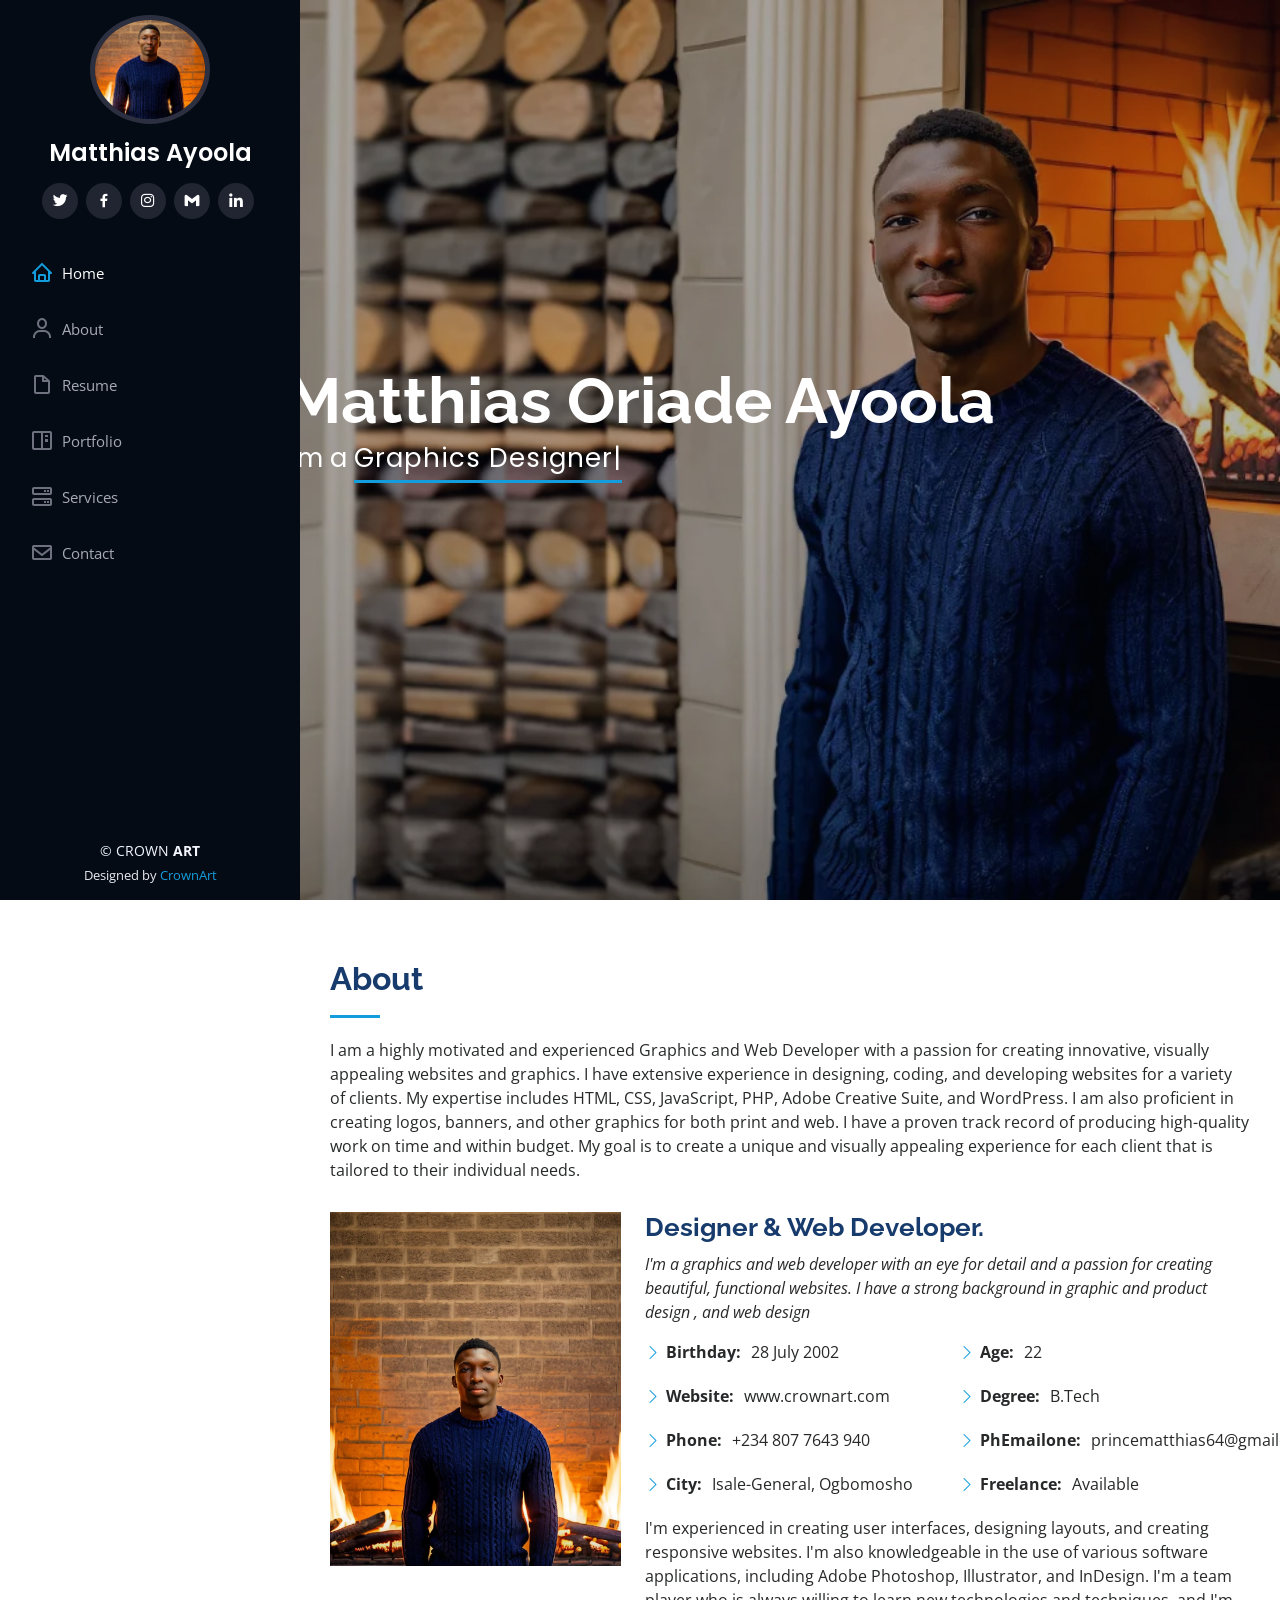
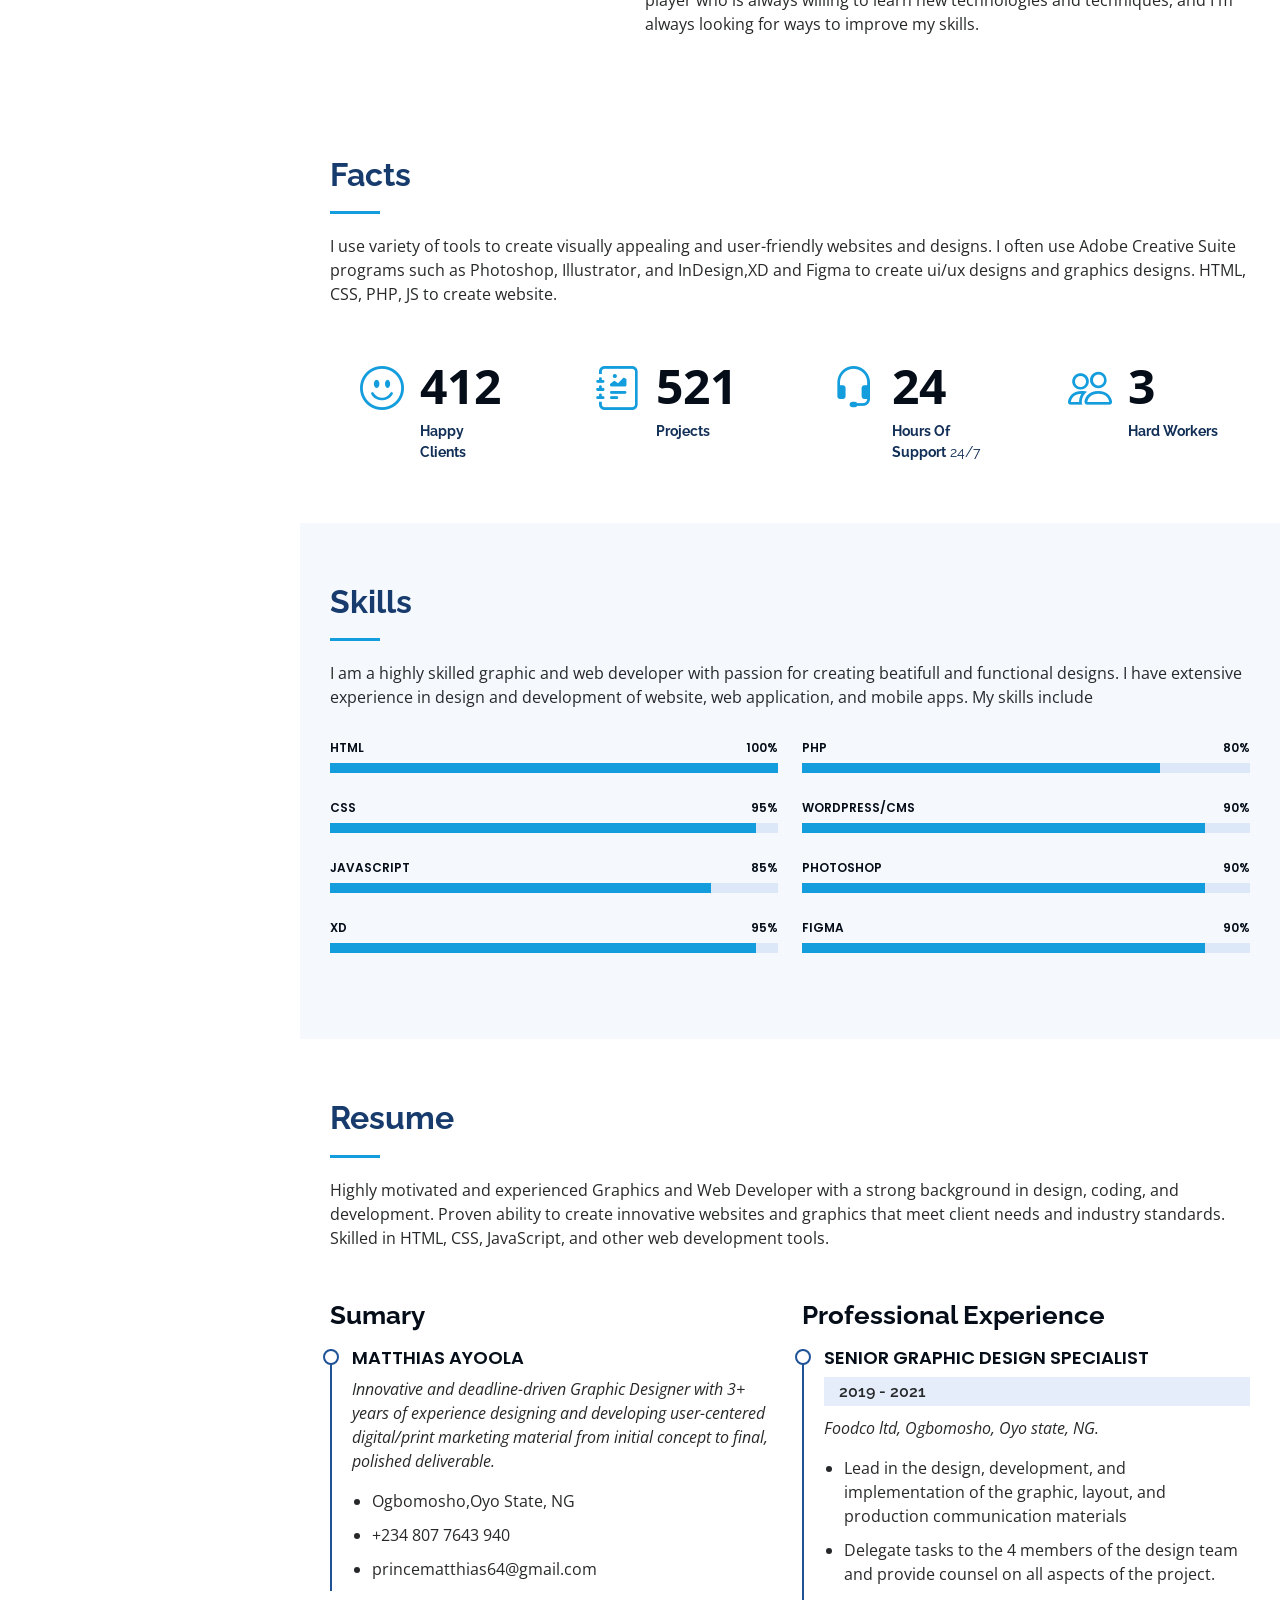
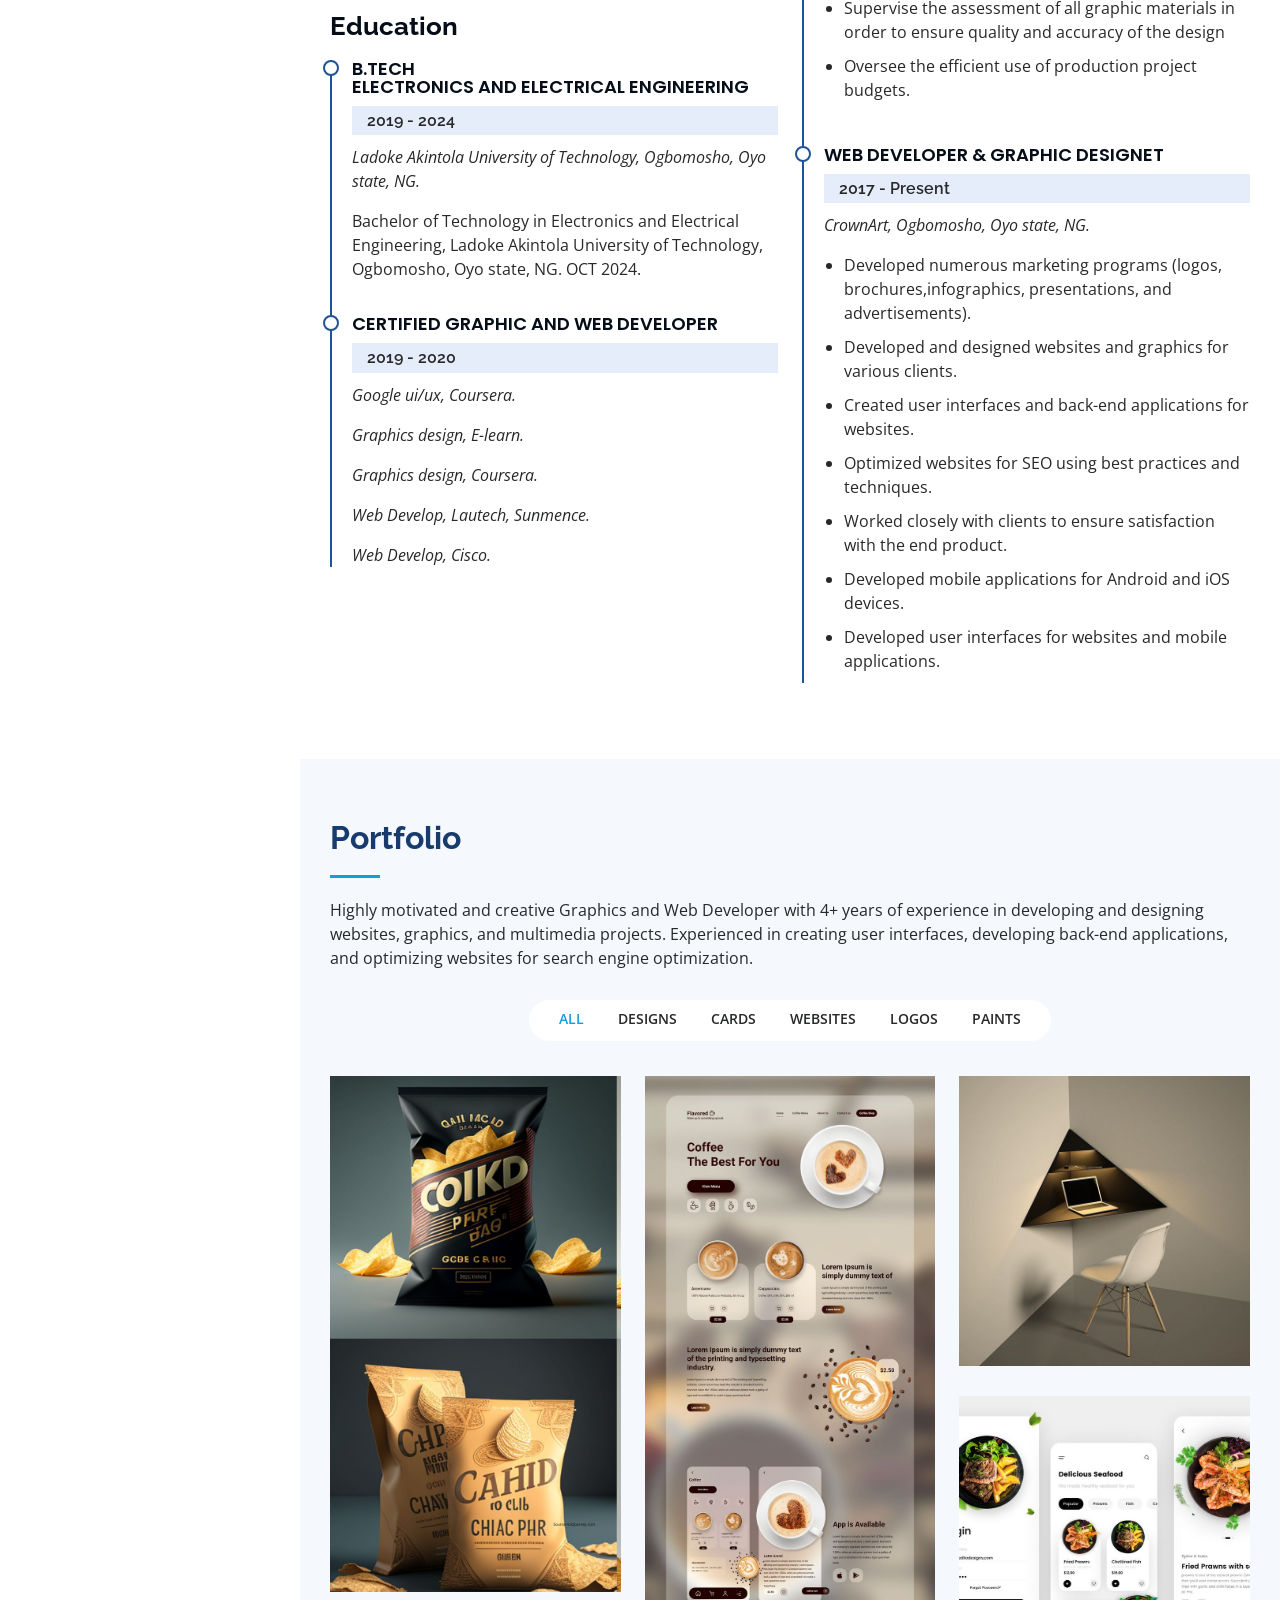
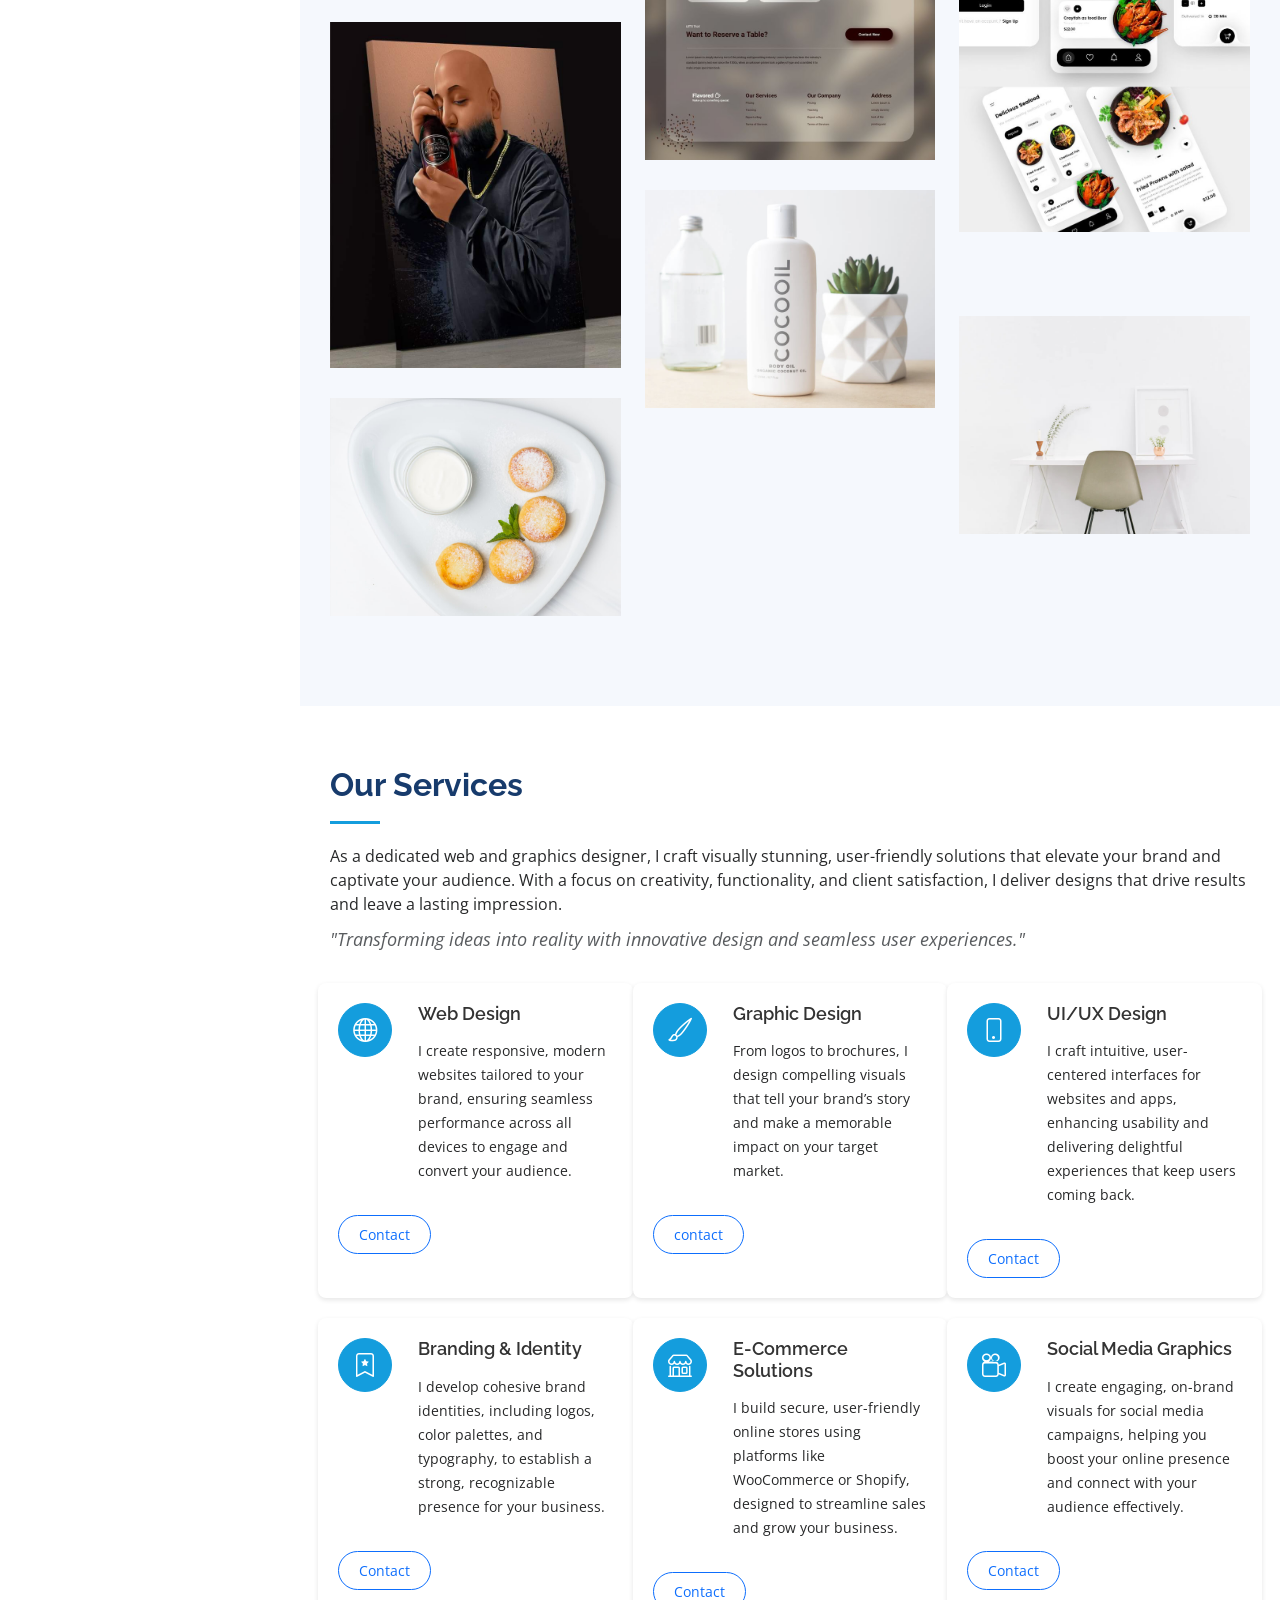
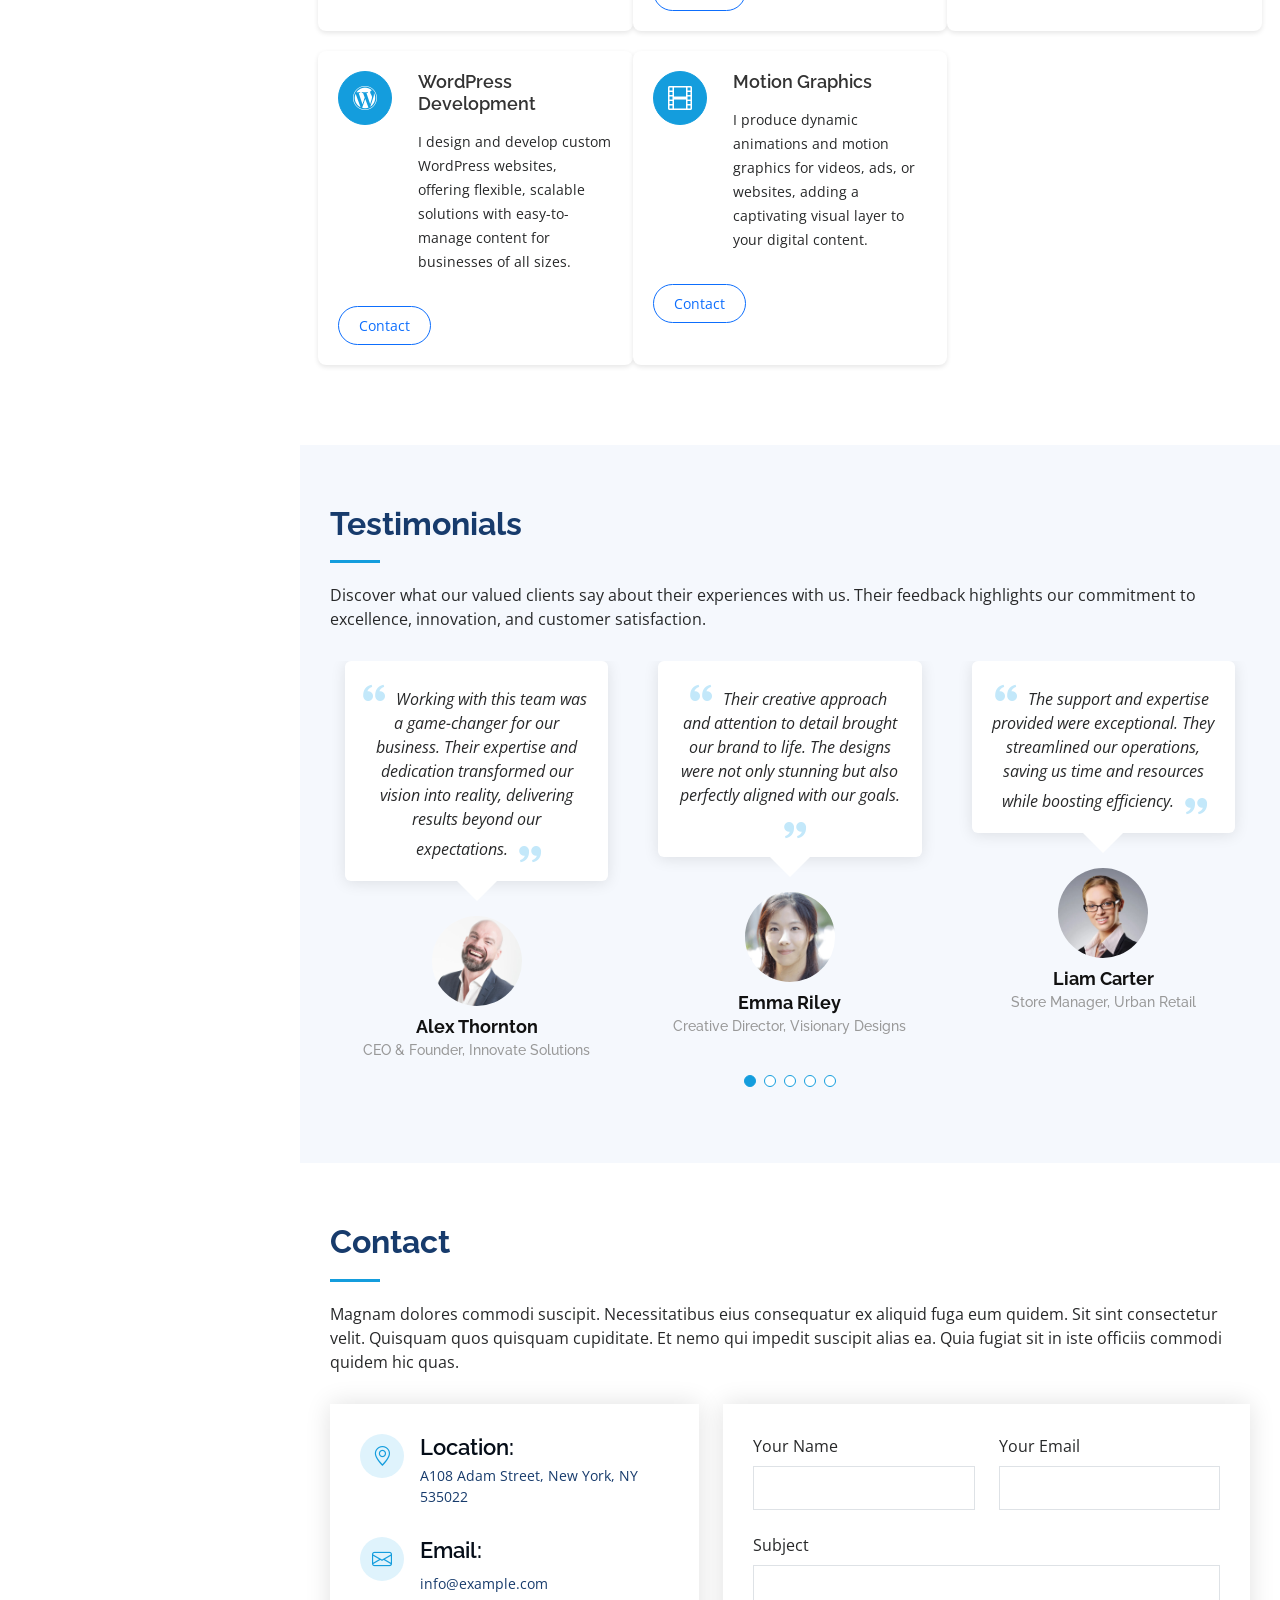
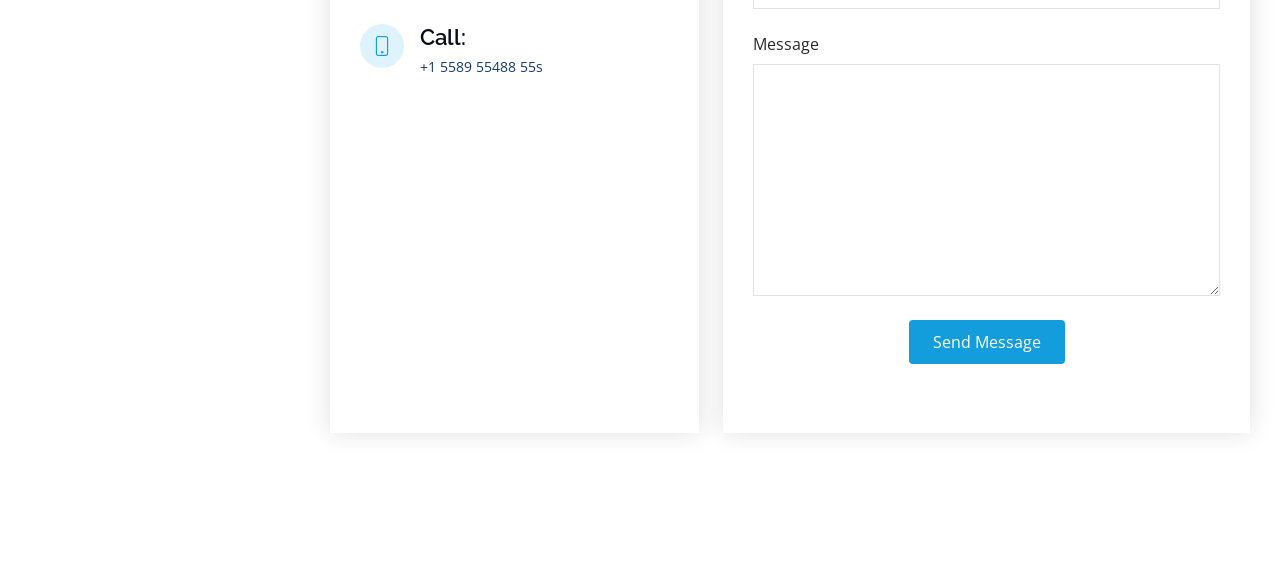
==== commit 150e01cc: "latest" ====
--- a/index.html
+++ b/index.html
@@ -441,58 +441,75 @@
       </div>
     </section><!-- End Portfolio Section -->
 
-    <!-- ======= Services Section ======= -->
-    <section id="services" class="services">
-      <div class="container">
-
-        <div class="section-title">
-          <h2>Services</h2>
-          <p>Magnam dolores commodi suscipit. Necessitatibus eius consequatur ex aliquid fuga eum quidem. Sit sint consectetur velit. Quisquam quos quisquam cupiditate. Et nemo qui impedit suscipit alias ea. Quia fugiat sit in iste officiis commodi quidem hic quas.</p>
-        </div>
-
-        <div class="row">
-          <div class="col-lg-4 col-md-6 icon-box" data-aos="fade-up">
-            <div class="icon"><i class="bi bi-briefcase"></i></div>
-            <h4 class="title"><a href="">Lorem Ipsum</a></h4>
-            <p class="description">Voluptatum deleniti atque corrupti quos dolores et quas molestias excepturi sint occaecati cupiditate non provident</p>
-          </div>
-          <div class="col-lg-4 col-md-6 icon-box" data-aos="fade-up" data-aos-delay="100">
-            <div class="icon"><i class="bi bi-card-checklist"></i></div>
-            <h4 class="title"><a href="">Dolor Sitema</a></h4>
-            <p class="description">Minim veniam, quis nostrud exercitation ullamco laboris nisi ut aliquip ex ea commodo consequat tarad limino ata</p>
-          </div>
-          <div class="col-lg-4 col-md-6 icon-box" data-aos="fade-up" data-aos-delay="200">
-            <div class="icon"><i class="bi bi-bar-chart"></i></div>
-            <h4 class="title"><a href="">Sed ut perspiciatis</a></h4>
-            <p class="description">Duis aute irure dolor in reprehenderit in voluptate velit esse cillum dolore eu fugiat nulla pariatur</p>
-          </div>
-          <div class="col-lg-4 col-md-6 icon-box" data-aos="fade-up" data-aos-delay="300">
-            <div class="icon"><i class="bi bi-binoculars"></i></div>
-            <h4 class="title"><a href="">Magni Dolores</a></h4>
-            <p class="description">Excepteur sint occaecat cupidatat non proident, sunt in culpa qui officia deserunt mollit anim id est laborum</p>
-          </div>
-          <div class="col-lg-4 col-md-6 icon-box" data-aos="fade-up" data-aos-delay="400">
-            <div class="icon"><i class="bi bi-brightness-high"></i></div>
-            <h4 class="title"><a href="">Nemo Enim</a></h4>
-            <p class="description">At vero eos et accusamus et iusto odio dignissimos ducimus qui blanditiis praesentium voluptatum deleniti atque</p>
-          </div>
-          <div class="col-lg-4 col-md-6 icon-box" data-aos="fade-up" data-aos-delay="500">
-            <div class="icon"><i class="bi bi-calendar4-week"></i></div>
-            <h4 class="title"><a href="">Eiusmod Tempor</a></h4>
-            <p class="description">Et harum quidem rerum facilis est et expedita distinctio. Nam libero tempore, cum soluta nobis est eligendi</p>
-          </div>
-        </div>
-
-      </div>
-    </section><!-- End Services Section -->
-
-    <!-- ======= Testimonials Section ======= -->
+   <!-- ======= Services Section ======= -->
+<section id="services" class="services">
+  <div class="container">
+    <div class="section-title">
+      <h2>Our Services</h2>
+      <p>As a dedicated web and graphics designer, I craft visually stunning, user-friendly solutions that elevate your brand and captivate your audience. With a focus on creativity, functionality, and client satisfaction, I deliver designs that drive results and leave a lasting impression.</p>
+      <p class="value-prop text-muted"><em>"Transforming ideas into reality with innovative design and seamless user experiences."</em></p>
+    </div>
+
+    <div class="row">
+      <div class="col-lg-4 col-md-6 icon-box" data-aos="fade-up">
+        <div class="icon"><i class="bi bi-globe"></i></div>
+        <h4 class="title"><a href="/portfolio/web-design">Web Design</a></h4>
+        <p class="description">I create responsive, modern websites tailored to your brand, ensuring seamless performance across all devices to engage and convert your audience.</p>
+        <a href="/contact" class="btn btn-outline-primary btn-sm mt-3">Contact</a>
+      </div>
+      <div class="col-lg-4 col-md-6 icon-box" data-aos="fade-up" data-aos-delay="100">
+        <div class="icon"><i class="bi bi-brush"></i></div>
+        <h4 class="title"><a href="/portfolio/graphic-design">Graphic Design</a></h4>
+        <p class="description">From logos to brochures, I design compelling visuals that tell your brand’s story and make a memorable impact on your target market.</p>
+        <a href="/contact" class="btn btn-outline-primary btn-sm mt-3">contact</a>
+      </div>
+      <div class="col-lg-4 col-md-6 icon-box" data-aos="fade-up" data-aos-delay="200">
+        <div class="icon"><i class="bi bi-phone"></i></div>
+        <h4 class="title"><a href="/portfolio/ui-ux">UI/UX Design</a></h4>
+        <p class="description">I craft intuitive, user-centered interfaces for websites and apps, enhancing usability and delivering delightful experiences that keep users coming back.</p>
+        <a href="/contact" class="btn btn-outline-primary btn-sm mt-3">Contact</a>
+      </div>
+      <div class="col-lg-4 col-md-6 icon-box" data-aos="fade-up" data-aos-delay="300">
+        <div class="icon"><i class="bi bi-bookmark-star"></i></div>
+        <h4 class="title"><a href="/portfolio/branding">Branding & Identity</a></h4>
+        <p class="description">I develop cohesive brand identities, including logos, color palettes, and typography, to establish a strong, recognizable presence for your business.</p>
+        <a href="/contact" class="btn btn-outline-primary btn-sm mt-3">Contact</a>
+      </div>
+      <div class="col-lg-4 col-md-6 icon-box" data-aos="fade-up" data-aos-delay="400">
+        <div class="icon"><i class="bi bi-shop"></i></div>
+        <h4 class="title"><a href="/portfolio/ecommerce">E-Commerce Solutions</a></h4>
+        <p class="description">I build secure, user-friendly online stores using platforms like WooCommerce or Shopify, designed to streamline sales and grow your business.</p>
+        <a href="/contact" class="btn btn-outline-primary btn-sm mt-3">Contact</a>
+      </div>
+      <div class="col-lg-4 col-md-6 icon-box" data-aos="fade-up" data-aos-delay="500">
+        <div class="icon"><i class="bi bi-camera-reels"></i></div>
+        <h4 class="title"><a href="/portfolio/social-media">Social Media Graphics</a></h4>
+        <p class="description">I create engaging, on-brand visuals for social media campaigns, helping you boost your online presence and connect with your audience effectively.</p>
+        <a href="/contact" class="btn btn-outline-primary btn-sm mt-3">Contact</a>
+      </div>
+      <div class="col-lg-4 col-md-6 icon-box" data-aos="fade-up" data-aos-delay="600">
+        <div class="icon"><i class="bi bi-wordpress"></i></div>
+        <h4 class="title"><a href="/portfolio/wordpress">WordPress Development</a></h4>
+        <p class="description">I design and develop custom WordPress websites, offering flexible, scalable solutions with easy-to-manage content for businesses of all sizes.</p>
+        <a href="/contact" class="btn btn-outline-primary btn-sm mt-3">Contact</a>
+      </div>
+      <div class="col-lg-4 col-md-6 icon-box" data-aos="fade-up" data-aos-delay="700">
+        <div class="icon"><i class="bi bi-film"></i></div>
+        <h4 class="title"><a href="/portfolio/motion-graphics">Motion Graphics</a></h4>
+        <p class="description">I produce dynamic animations and motion graphics for videos, ads, or websites, adding a captivating visual layer to your digital content.</p>
+        <a href="/contact" class="btn btn-outline-primary btn-sm mt-3">Contact</a>
+      </div>
+    </div>
+  </div>
+</section><!-- End Services Section -->
+
+   <!-- ======= Testimonials Section ======= -->
     <section id="testimonials" class="testimonials section-bg">
       <div class="container">
 
         <div class="section-title">
           <h2>Testimonials</h2>
-          <p>Magnam dolores commodi suscipit. Necessitatibus eius consequatur ex aliquid fuga eum quidem. Sit sint consectetur velit. Quisquam quos quisquam cupiditate. Et nemo qui impedit suscipit alias ea. Quia fugiat sit in iste officiis commodi quidem hic quas.</p>
+          <p>Discover what our valued clients say about their experiences with us. Their feedback highlights our commitment to excellence, innovation, and customer satisfaction.</p>
         </div>
 
         <div class="testimonials-slider swiper" data-aos="fade-up" data-aos-delay="100">
@@ -502,12 +519,12 @@
               <div class="testimonial-item" data-aos="fade-up">
                 <p>
                   <i class="bx bxs-quote-alt-left quote-icon-left"></i>
-                  Proin iaculis purus consequat sem cure digni ssim donec porttitora entum suscipit rhoncus. Accusantium quam, ultricies eget id, aliquam eget nibh et. Maecen aliquam, risus at semper.
+                  Working with this team was a game-changer for our business. Their expertise and dedication transformed our vision into reality, delivering results beyond our expectations.
                   <i class="bx bxs-quote-alt-right quote-icon-right"></i>
                 </p>
                 <img src="assets/img/testimonials/testimonials-1.jpg" class="testimonial-img" alt="">
-                <h3>Saul Goodman</h3>
-                <h4>Ceo &amp; Founder</h4>
+                <h3>Alex Thornton</h3>
+                <h4>CEO & Founder, Innovate Solutions</h4>
               </div>
             </div><!-- End testimonial item -->
 
@@ -515,12 +532,12 @@
               <div class="testimonial-item" data-aos="fade-up" data-aos-delay="100">
                 <p>
                   <i class="bx bxs-quote-alt-left quote-icon-left"></i>
-                  Export tempor illum tamen malis malis eram quae irure esse labore quem cillum quid cillum eram malis quorum velit fore eram velit sunt aliqua noster fugiat irure amet legam anim culpa.
+                  Their creative approach and attention to detail brought our brand to life. The designs were not only stunning but also perfectly aligned with our goals.
                   <i class="bx bxs-quote-alt-right quote-icon-right"></i>
                 </p>
                 <img src="assets/img/testimonials/testimonials-2.jpg" class="testimonial-img" alt="">
-                <h3>Sara Wilsson</h3>
-                <h4>Designer</h4>
+                <h3>Emma Riley</h3>
+                <h4>Creative Director, Visionary Designs</h4>
               </div>
             </div><!-- End testimonial item -->
 
@@ -528,12 +545,12 @@
               <div class="testimonial-item" data-aos="fade-up" data-aos-delay="200">
                 <p>
                   <i class="bx bxs-quote-alt-left quote-icon-left"></i>
-                  Enim nisi quem export duis labore cillum quae magna enim sint quorum nulla quem veniam duis minim tempor labore quem eram duis noster aute amet eram fore quis sint minim.
+                  The support and expertise provided were exceptional. They streamlined our operations, saving us time and resources while boosting efficiency.
                   <i class="bx bxs-quote-alt-right quote-icon-right"></i>
                 </p>
                 <img src="assets/img/testimonials/testimonials-3.jpg" class="testimonial-img" alt="">
-                <h3>Jena Karlis</h3>
-                <h4>Store Owner</h4>
+                <h3>Liam Carter</h3>
+                <h4>Store Manager, Urban Retail</h4>
               </div>
             </div><!-- End testimonial item -->
 
@@ -541,12 +558,12 @@
               <div class="testimonial-item" data-aos="fade-up" data-aos-delay="300">
                 <p>
                   <i class="bx bxs-quote-alt-left quote-icon-left"></i>
-                  Fugiat enim eram quae cillum dolore dolor amet nulla culpa multos export minim fugiat minim velit minim dolor enim duis veniam ipsum anim magna sunt elit fore quem dolore labore illum veniam.
+                  Their professionalism and innovative solutions helped me launch my project seamlessly. I couldn’t have asked for a better partner to bring my ideas to fruition.
                   <i class="bx bxs-quote-alt-right quote-icon-right"></i>
                 </p>
                 <img src="assets/img/testimonials/testimonials-4.jpg" class="testimonial-img" alt="">
-                <h3>Matt Brandon</h3>
-                <h4>Freelancer</h4>
+                <h3>Olivia Grant</h3>
+                <h4>Freelance Consultant</h4>
               </div>
             </div><!-- End testimonial item -->
 
@@ -554,12 +571,12 @@
               <div class="testimonial-item" data-aos="fade-up" data-aos-delay="400">
                 <p>
                   <i class="bx bxs-quote-alt-left quote-icon-left"></i>
-                  Quis quorum aliqua sint quem legam fore sunt eram irure aliqua veniam tempor noster veniam enim culpa labore duis sunt culpa nulla illum cillum fugiat legam esse veniam culpa fore nisi cillum quid.
+                  From start to finish, their team was with me every step of the way. Their strategic insights and commitment to quality made all the difference in my business growth.
                   <i class="bx bxs-quote-alt-right quote-icon-right"></i>
                 </p>
                 <img src="assets/img/testimonials/testimonials-5.jpg" class="testimonial-img" alt="">
-                <h3>John Larson</h3>
-                <h4>Entrepreneur</h4>
+                <h3>James Patel</h3>
+                <h4>Entrepreneur, Tech Ventures</h4>
               </div>
             </div><!-- End testimonial item -->
 
@@ -569,7 +586,7 @@
 
       </div>
     </section><!-- End Testimonials Section -->
-
+    
     <!-- ======= Contact Section ======= -->
     <section id="contact" class="contact">
       <div class="container">
@@ -646,14 +663,10 @@
   <footer id="footer">
     <div class="container">
       <div class="copyright">
-        &copy; CROWN <strong><span>iPortfolio</span></strong>
+        &copy; CROWN <strong><span>ART</span></strong>
       </div>
       <div class="credits">
-        <!-- All the links in the footer should remain intact. -->
-        <!-- You can delete the links only if you purchased the pro version. -->
-        <!-- Licensing information: https://bootstrapmade.com/license/ -->
-        <!-- Purchase the pro version with working PHP/AJAX contact form: https://bootstrapmade.com/iportfolio-bootstrap-portfolio-websites-template/ -->
-        Designed by <a href="https://wa.me/qr/FGB6QAGN3KFDH1">CrownArt</a>
+        Designed by <a href="https://wa.me/2348077643940">CrownArt</a>
       </div>
     </div>
   </footer><!-- End  Footer -->
--- a/assets/css/style.css
+++ b/assets/css/style.css
@@ -6,6 +6,7 @@
 body {
   font-family: "Open Sans", sans-serif;
   color: #272829;
+}
 
 a {
   color: #149ddd;
@@ -750,6 +751,44 @@
   font-size: 14px;
 }
 
+.services .icon-box {
+  padding: 20px;
+  border-radius: 8px;
+  transition: all 0.3s ease-in-out;
+  background: #fff;
+  box-shadow: 0 2px 5px rgba(0, 0, 0, 0.1);
+}
+
+.services .icon-box:hover {
+  transform: translateY(-5px);
+  box-shadow: 0 5px 15px rgba(0, 0, 0, 0.2);
+}
+
+.services .icon {
+  font-size: 2rem;
+  color: #007bff;
+  margin-bottom: 15px;
+}
+
+.services .title a {
+  color: #333;
+  text-decoration: none;
+  font-weight: 600;
+}
+
+.services .title a:hover {
+  color: #007bff;
+}
+
+.services .btn-outline-primary {
+  border-radius: 20px;
+  padding: 8px 20px;
+}
+
+.services .value-prop {
+  font-size: 1.1rem;
+  margin-top: 10px;
+}
 /*--------------------------------------------------------------
 # Testimonials
 --------------------------------------------------------------*/
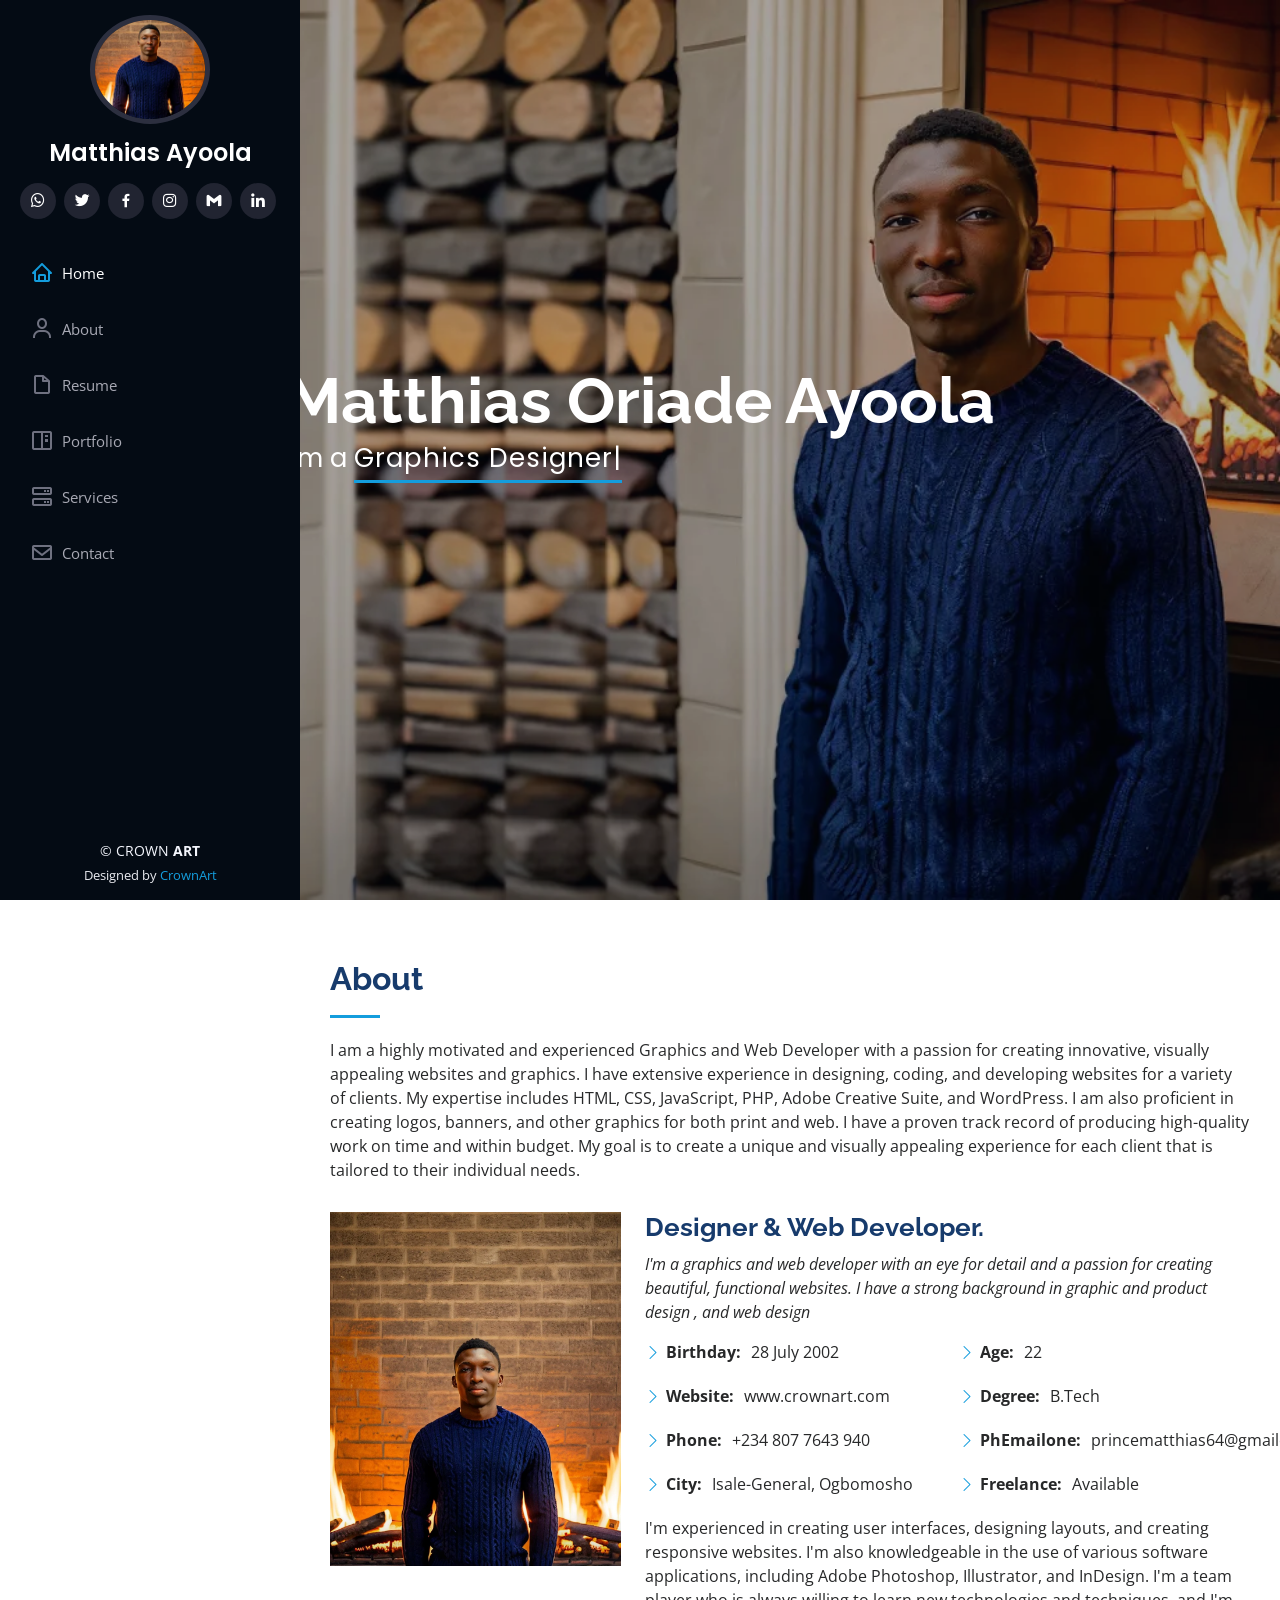
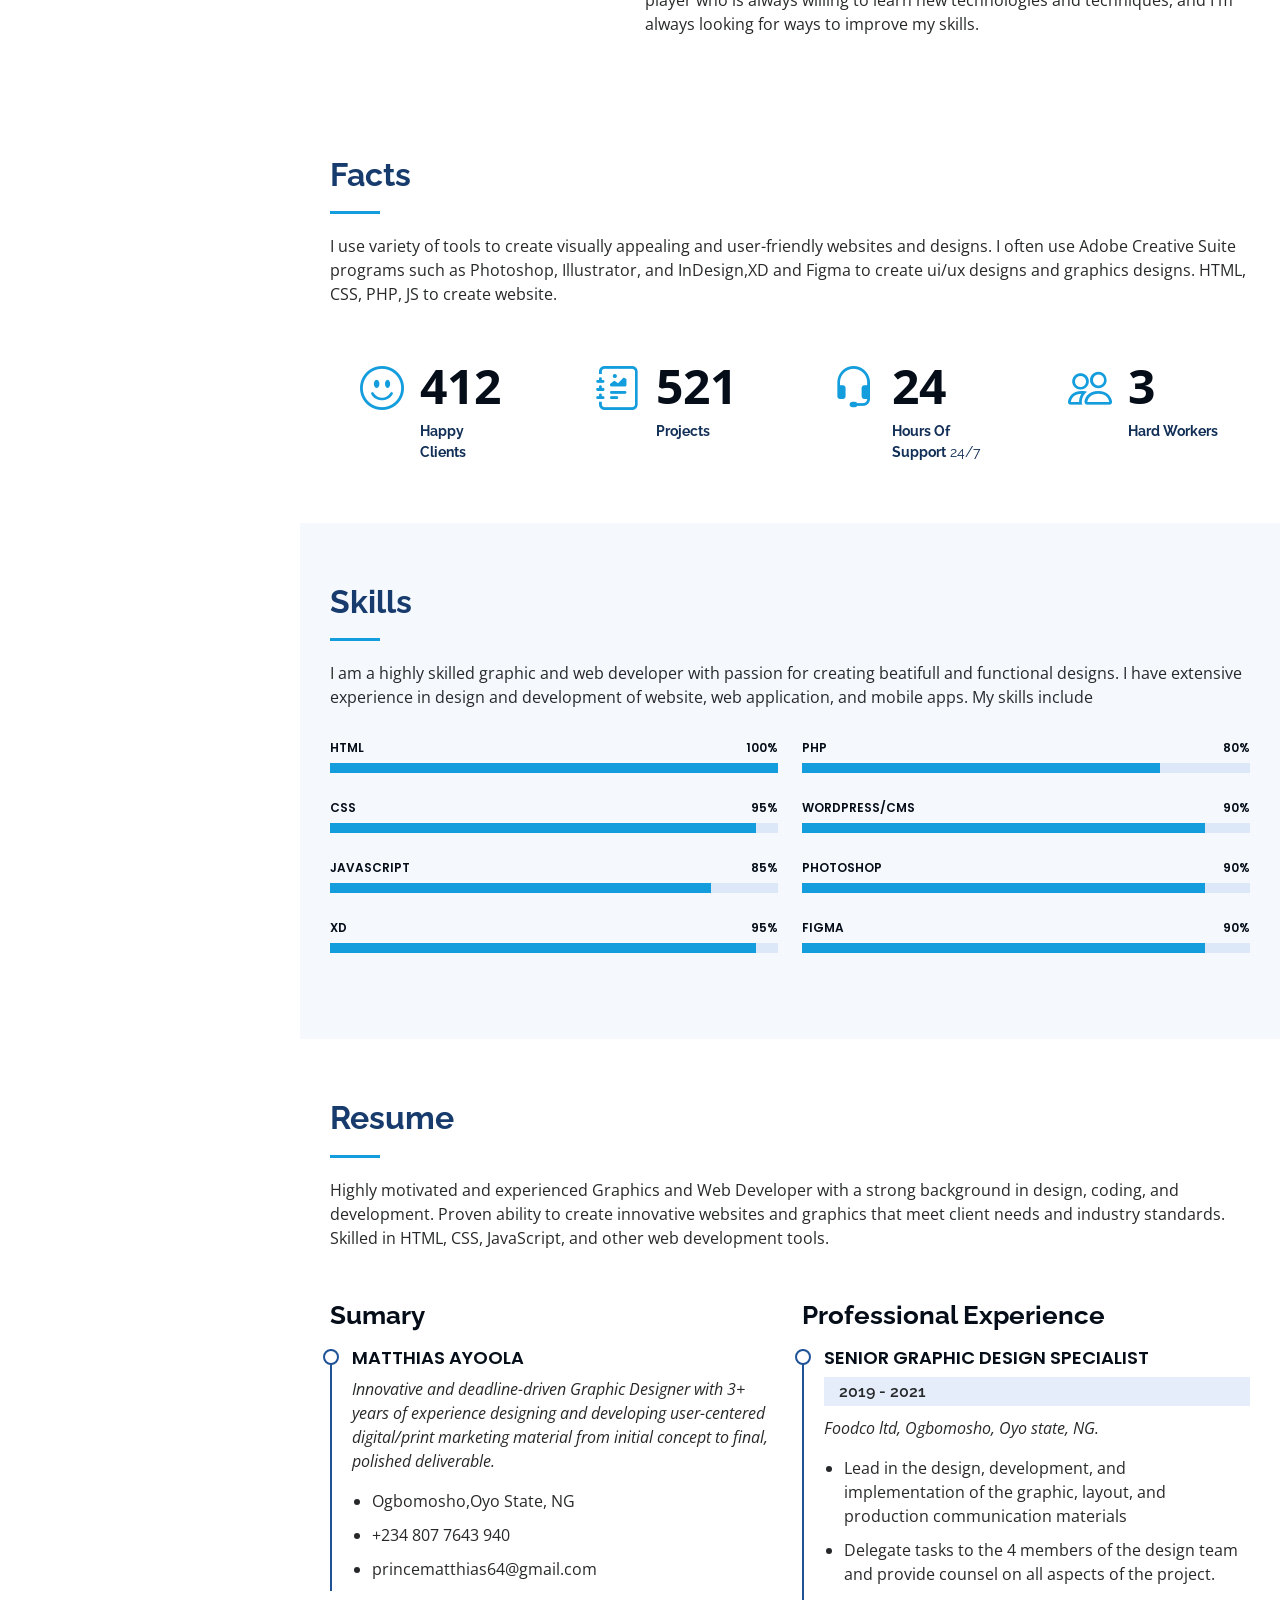
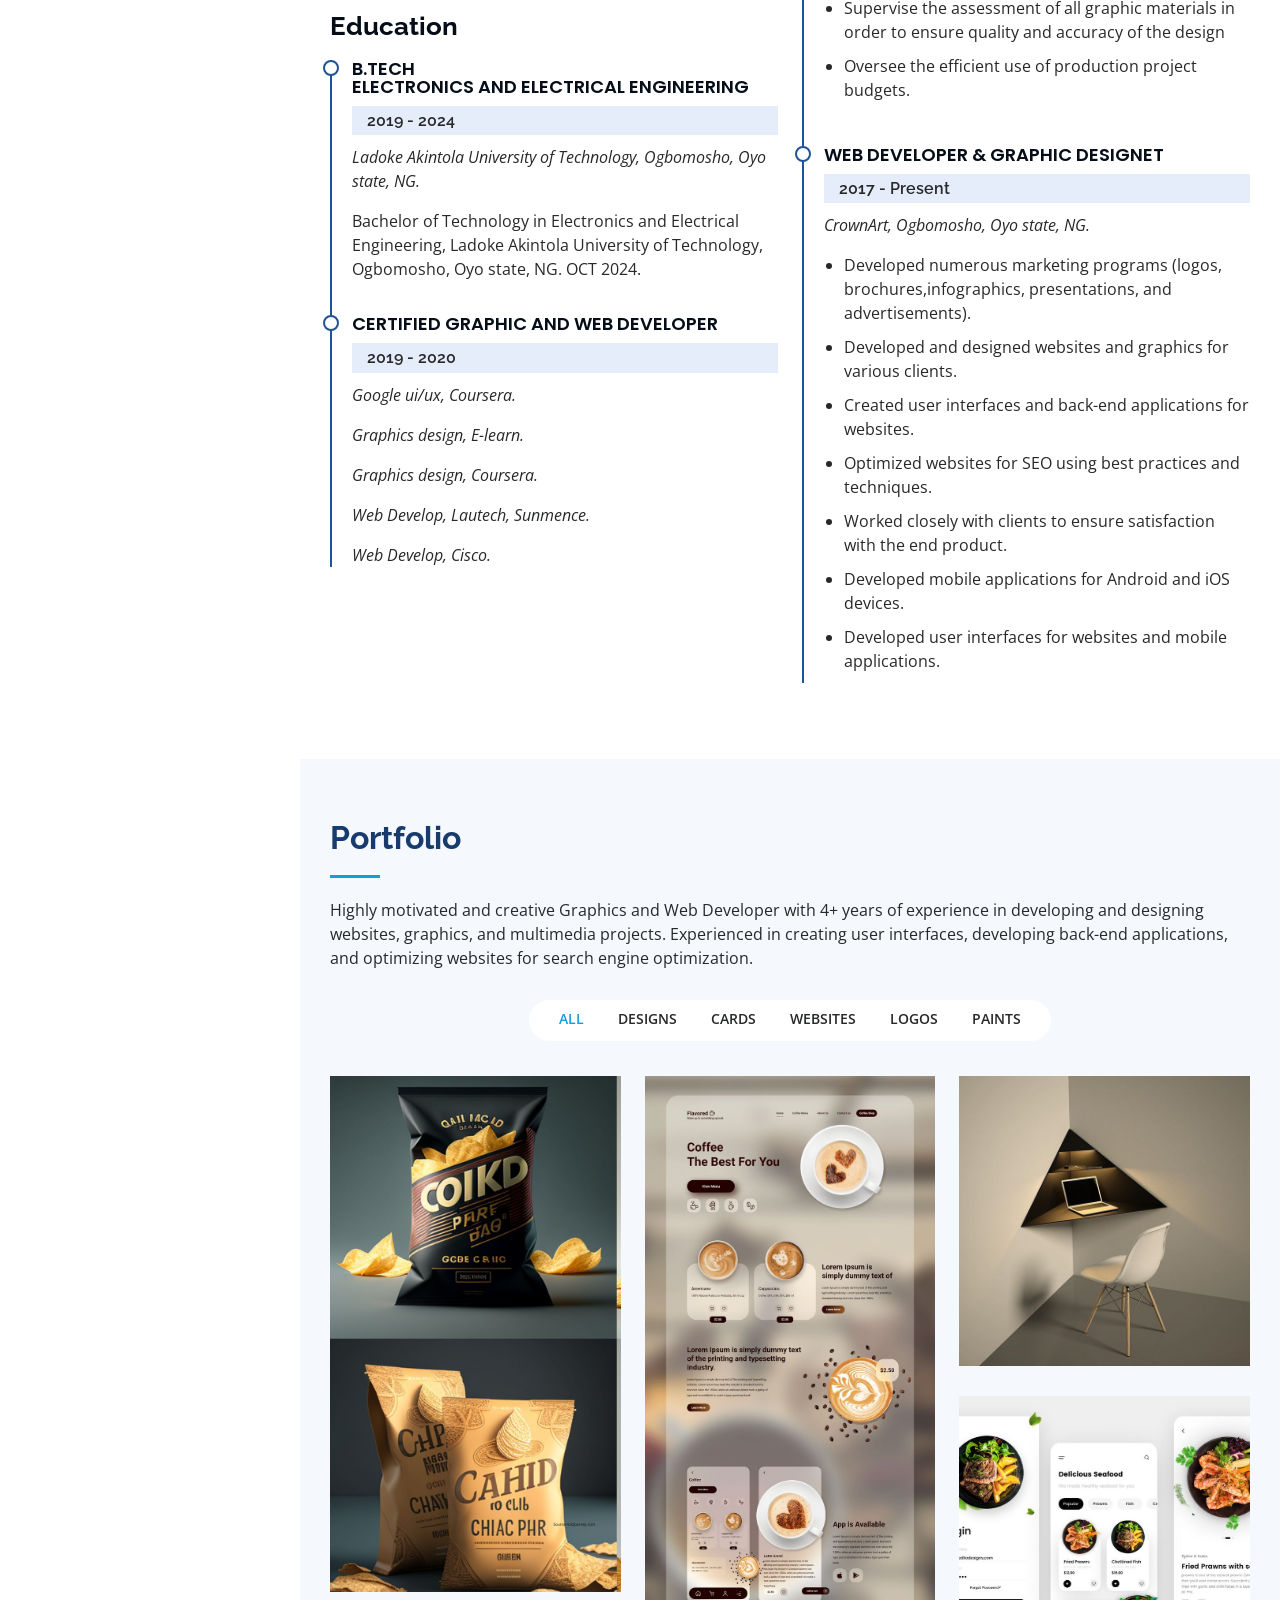
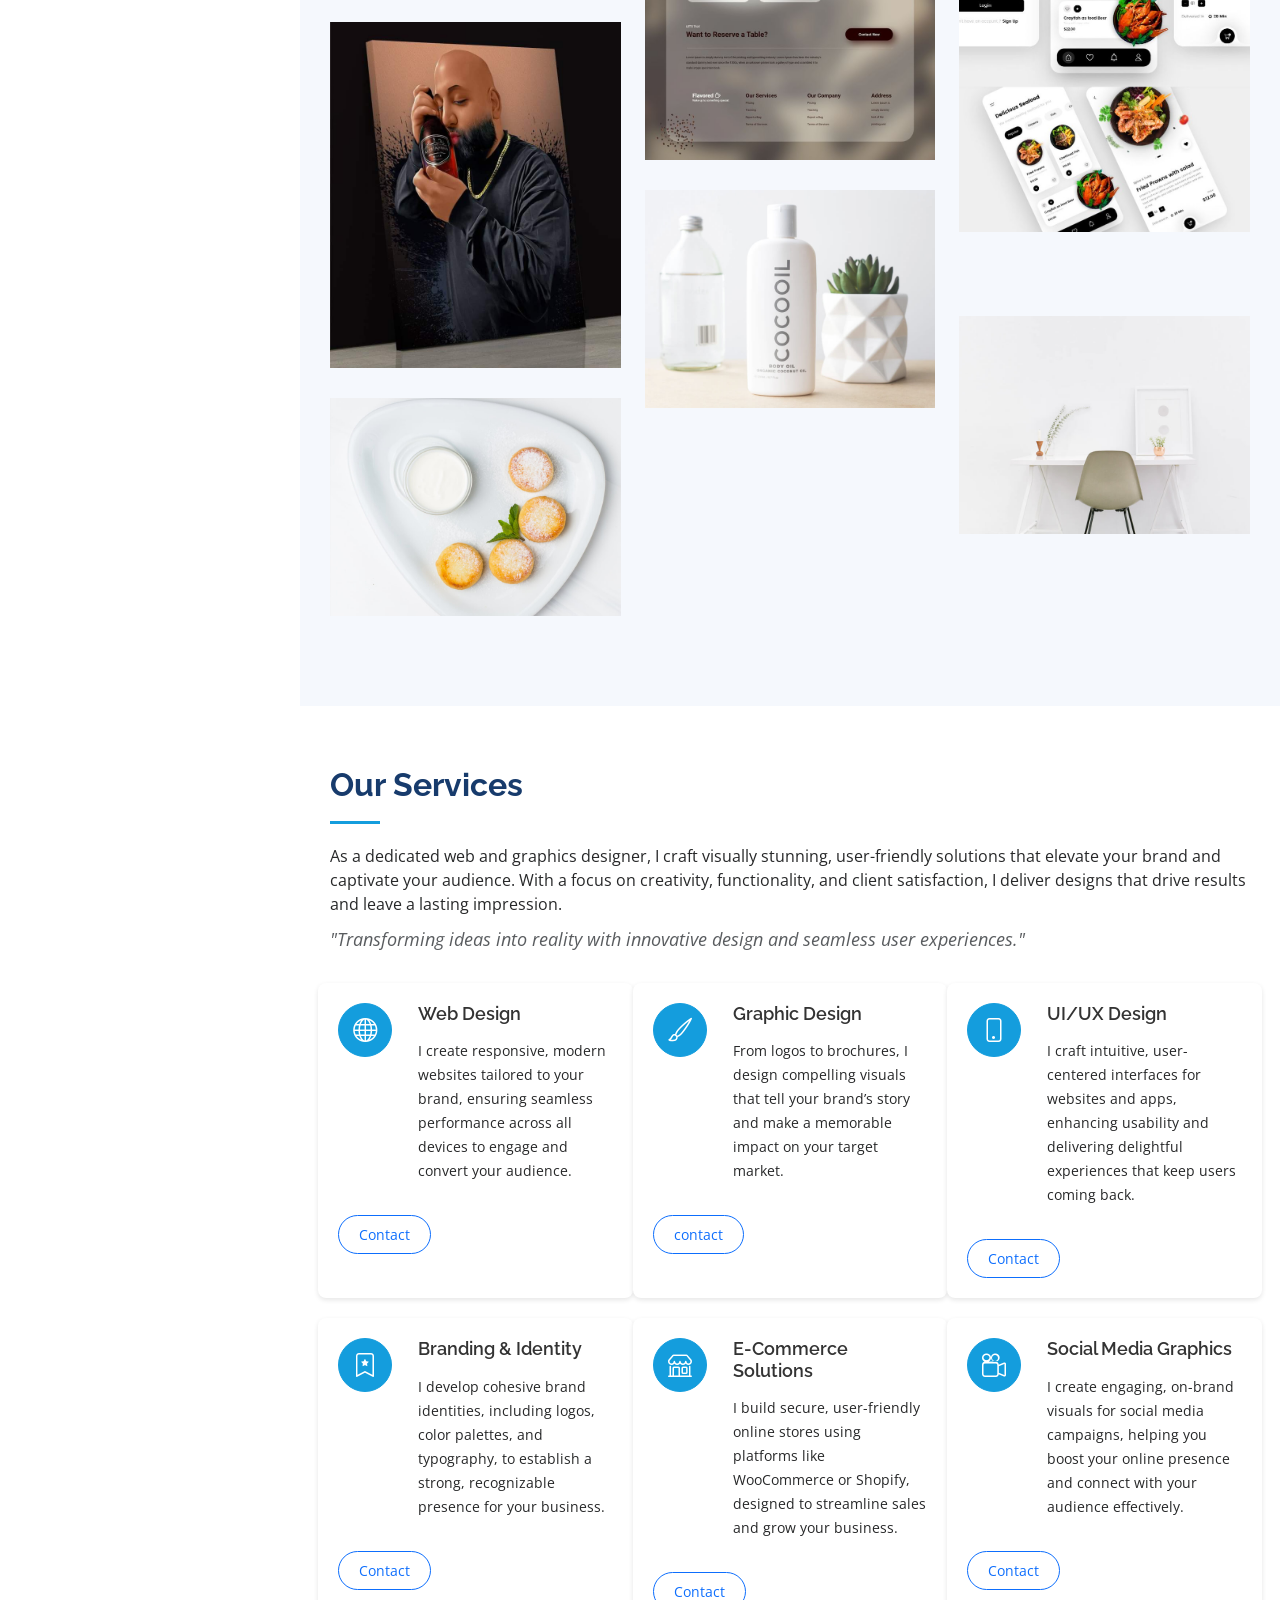
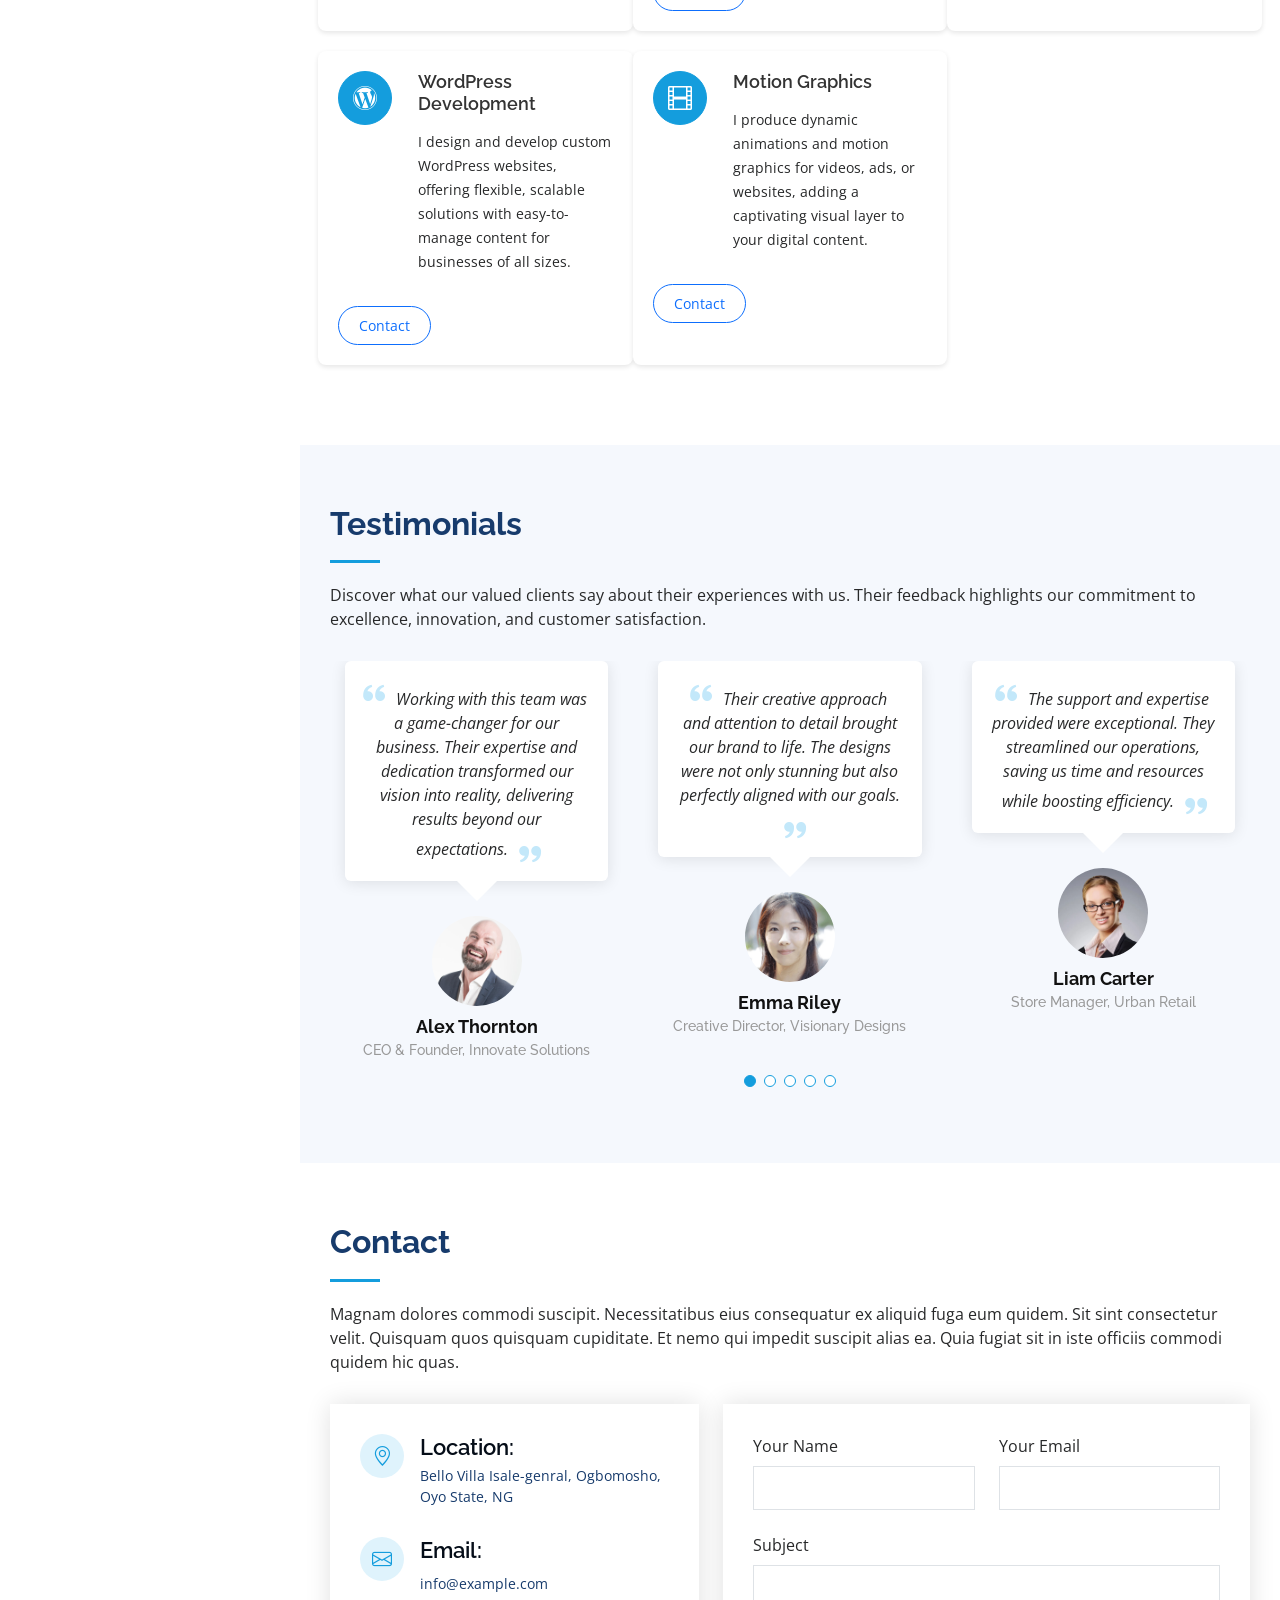
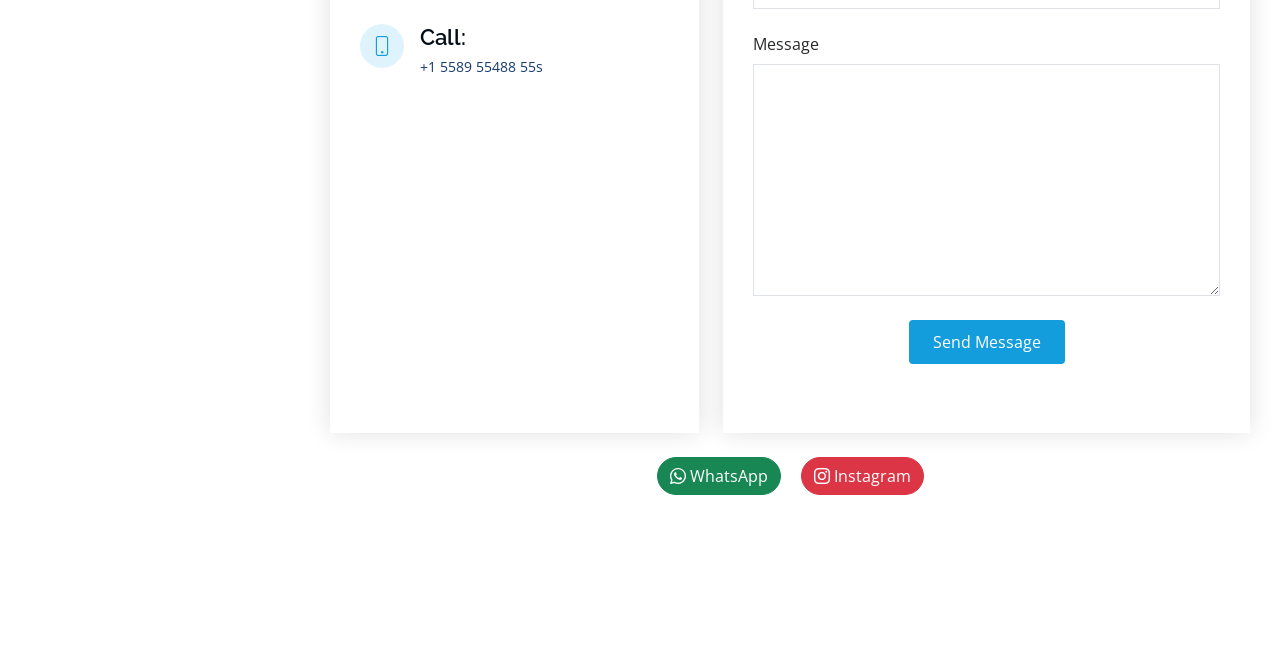
==== commit 1c897048: "latest" ====
--- a/index.html
+++ b/index.html
@@ -49,6 +49,7 @@
         <img src="assets\web\profile.webp" alt="" width="600" height="537" class="img-fluid rounded-circle">
         <h1 class="text-light"><a href="index.html">Matthias Ayoola </a></h1>
         <div class="social-links mt-3 text-center">
+          <a href="https://wa.me/2348077643940" class="whatsapp"><i class="bx bxl-whatsapp"></i></a>
           <a href="https://x.com/C_rowntech?t=K1lyToPX4hGiQ3Go60ShPg&s=09" class="twitter"><i class="bx bxl-twitter"></i></a>
           <a href="https://www.facebook.com/ayoola.matthias" class="facebook"><i class="bx bxl-facebook"></i></a>
           <a href="https://www.instagram.com/crownart.gfx?igsh=cDUyMmh1eW9mb3Uy" class="instagram"><i class="bx bxl-instagram"></i></a>
@@ -603,7 +604,7 @@
               <div class="address">
                 <i class="bi bi-geo-alt"></i>
                 <h4>Location:</h4>
-                <p>A108 Adam Street, New York, NY 535022</p>
+                <p>Bello Villa Isale-genral, Ogbomosho, Oyo State, NG</p>
               </div>
 
               <div class="email">
@@ -618,7 +619,7 @@
                 <p>+1 5589 55488 55s</p>
               </div>
 
-              <iframe src="https://www.google.com/maps/embed?pb=!1m14!1m8!1m3!1d12097.433213460943!2d-74.0062269!3d40.7101282!3m2!1i1024!2i768!4f13.1!3m3!1m2!1s0x0%3A0xb89d1fe6bc499443!2sDowntown+Conference+Center!5e0!3m2!1smk!2sbg!4v1539943755621" frameborder="0" style="border:0; width: 100%; height: 290px;" allowfullscreen></iframe>
+              <iframe src="https://www.google.com/maps/d/embed?mid=14SeAbaOzehQyG8whSd2vSGQjoM2W7ow&ehbc=2E312F" frameborder="0" style="border:0; width: 100%; height: 290px;" allowfullscreen></iframe>
             </div>
 
           </div>
@@ -653,9 +654,19 @@
           </div>
 
         </div>
-
+ <!-- Add this after the Contact Section -->
+<div class="contact-social text-center my-4">
+  <a href="https://wa.me/2348077643940" target="_blank" class="btn btn-success mx-2" style="border-radius:50px;">
+    <i class="bi bi-whatsapp"></i> WhatsApp
+  </a>
+  <a href="https://www.instagram.com/crownart.gfx?igsh=cDUyMmh1eW9mb3Uy" target="_blank" class="btn btn-danger mx-2" style="border-radius:50px;">
+    <i class="bi bi-instagram"></i> Instagram
+  </a>
+</div>
       </div>
     </section><!-- End Contact Section -->
+
+   
 
   </main><!-- End #main -->
 
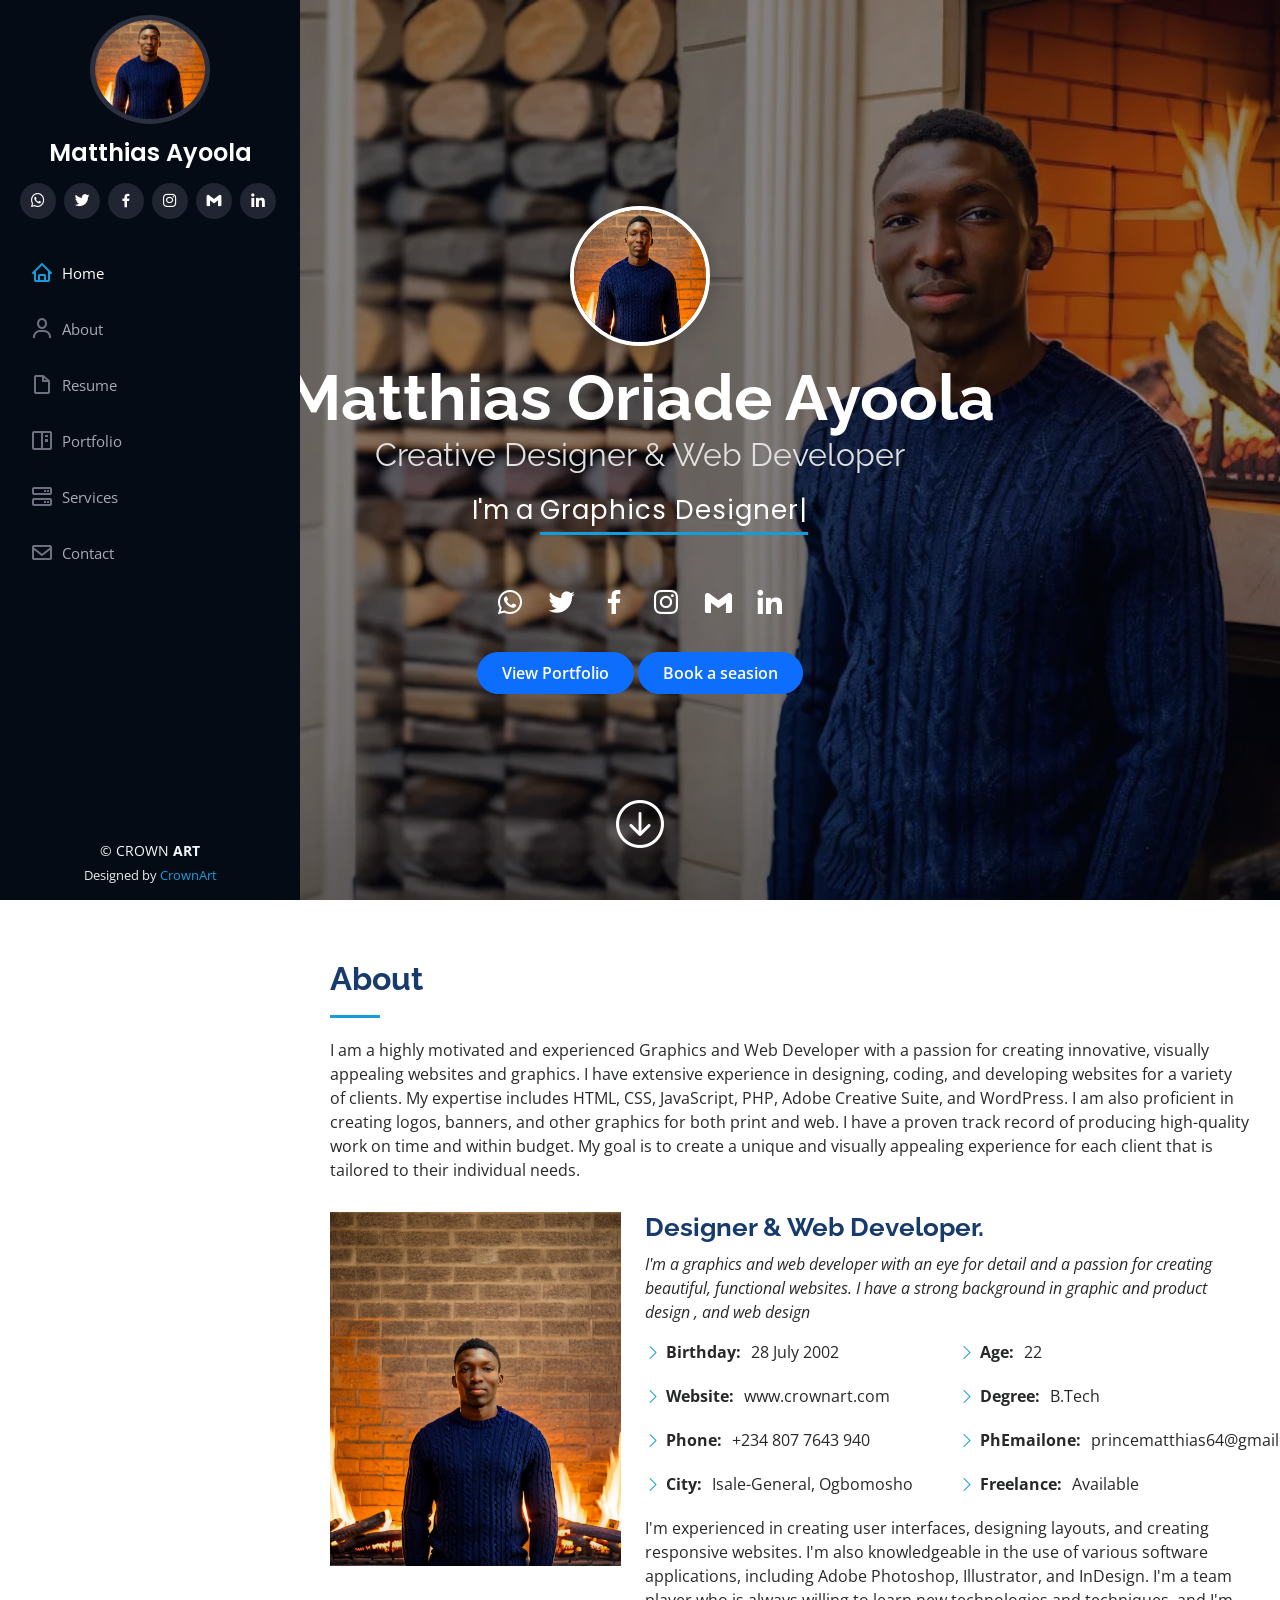
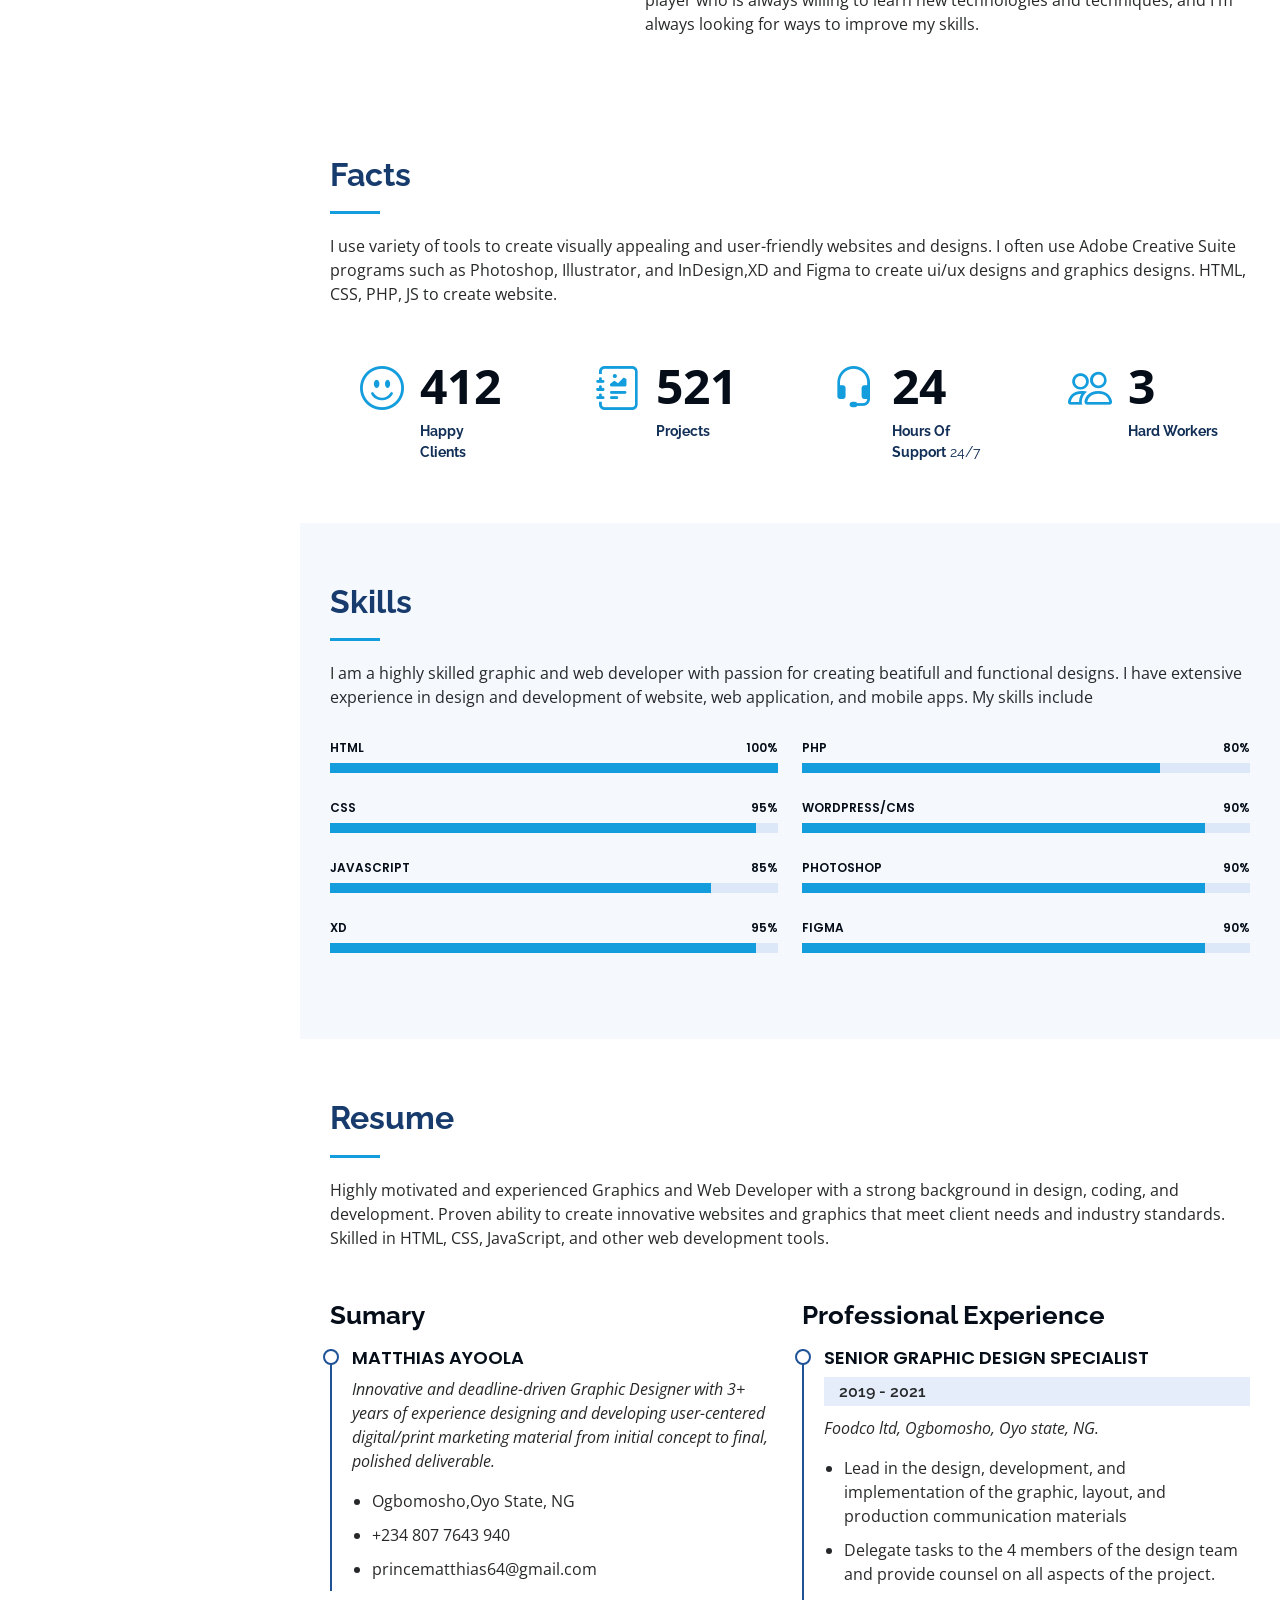
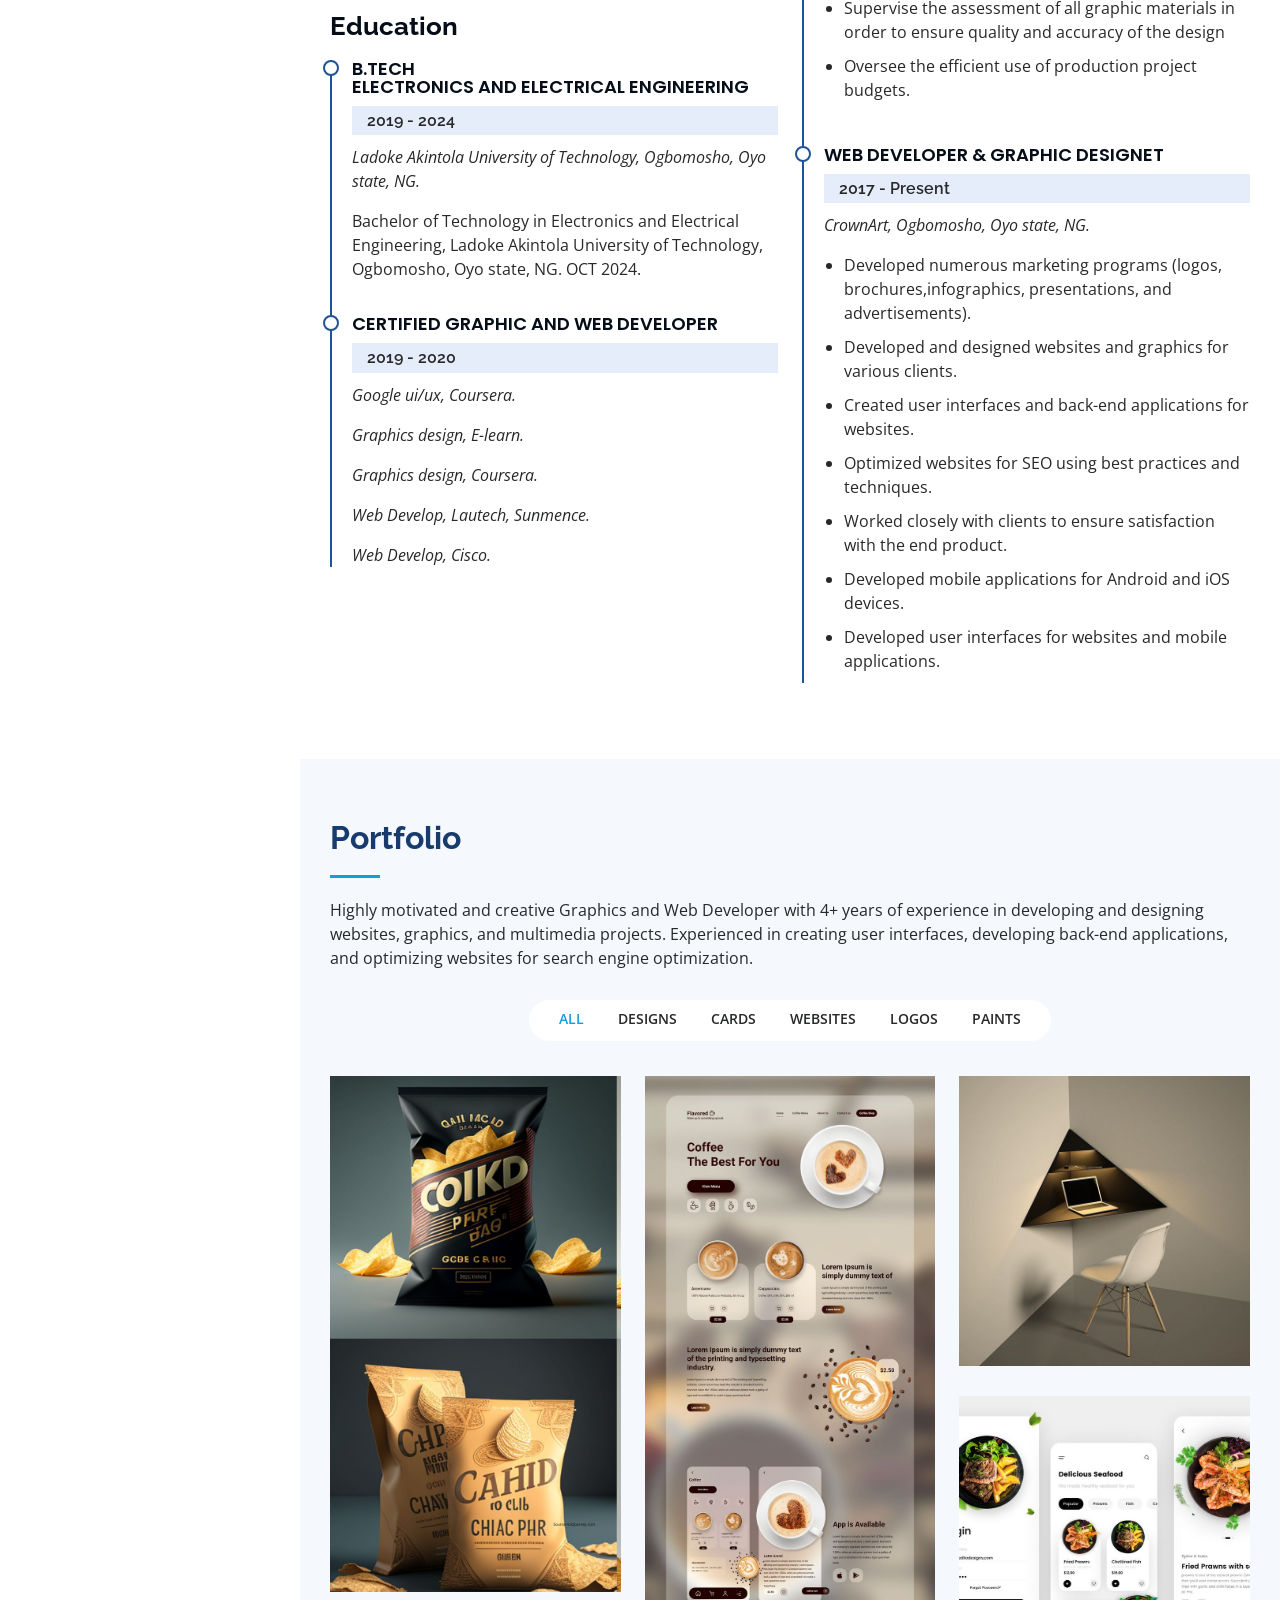
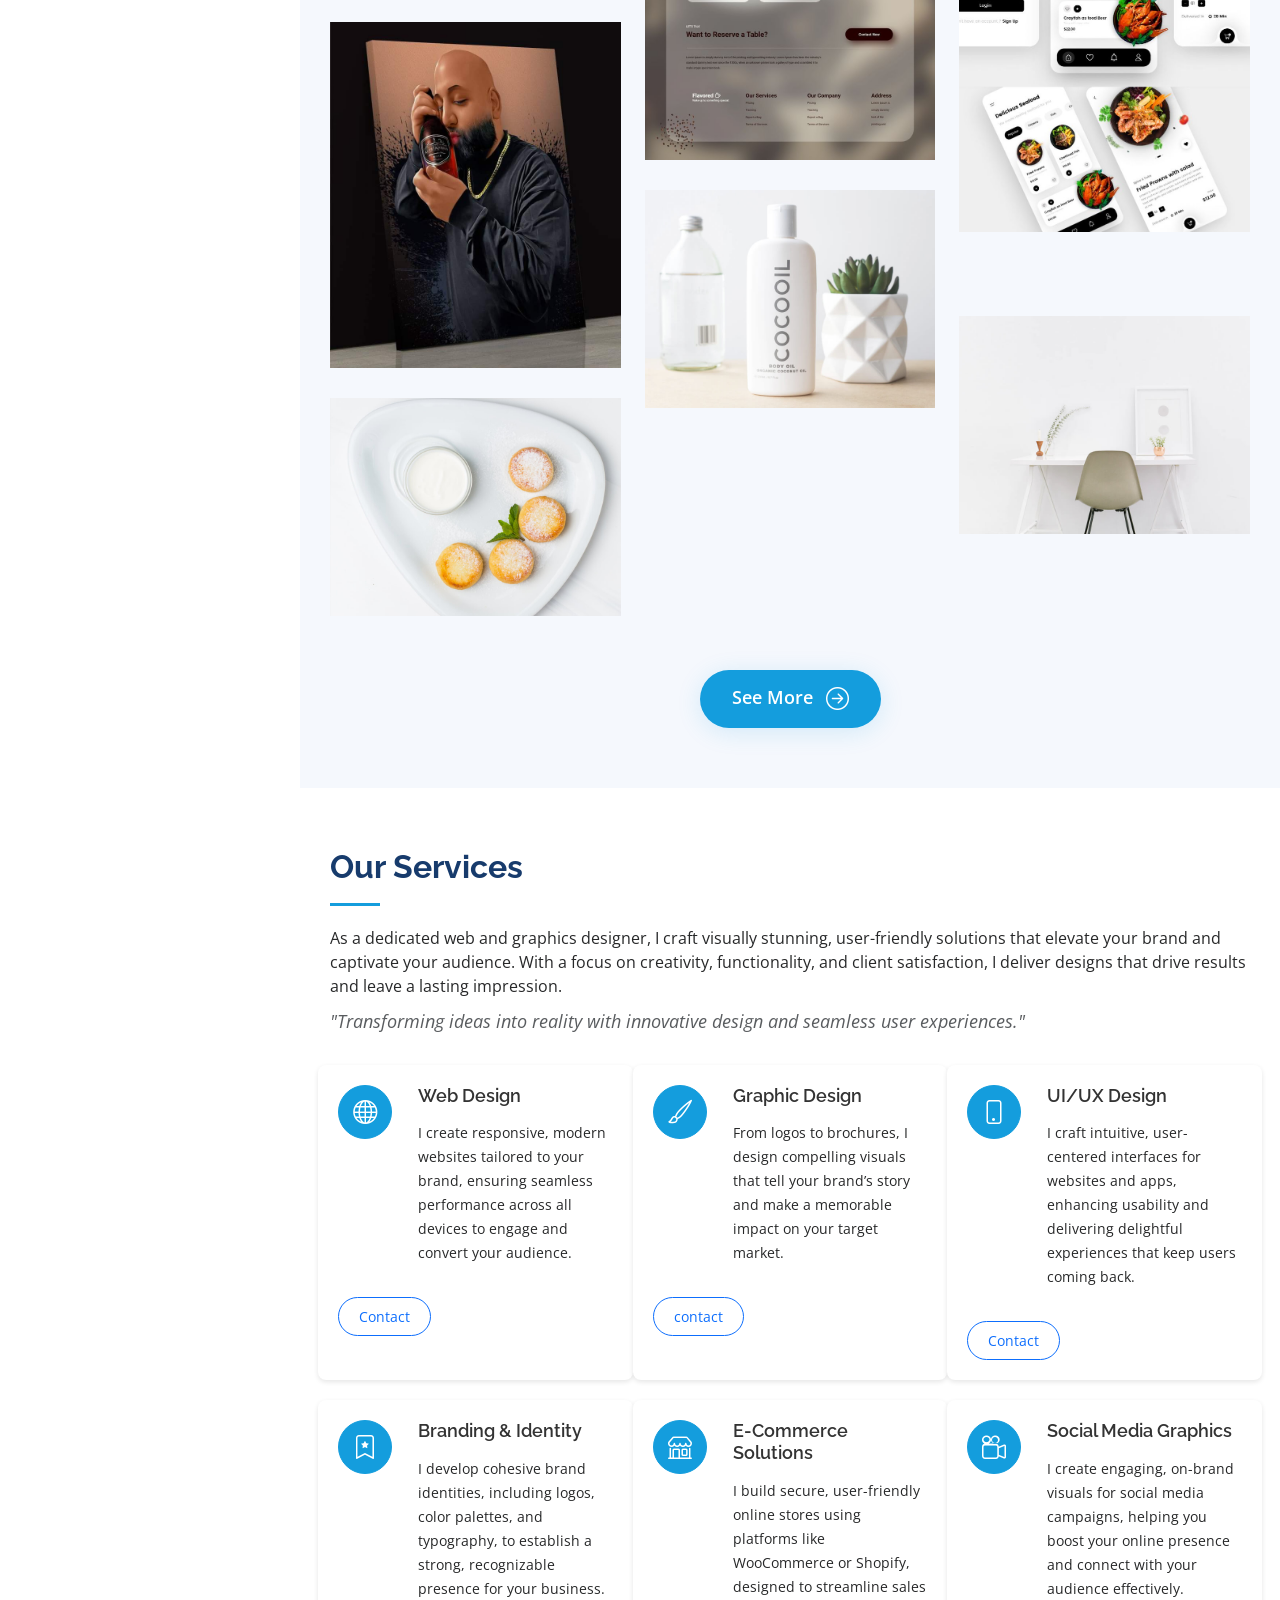
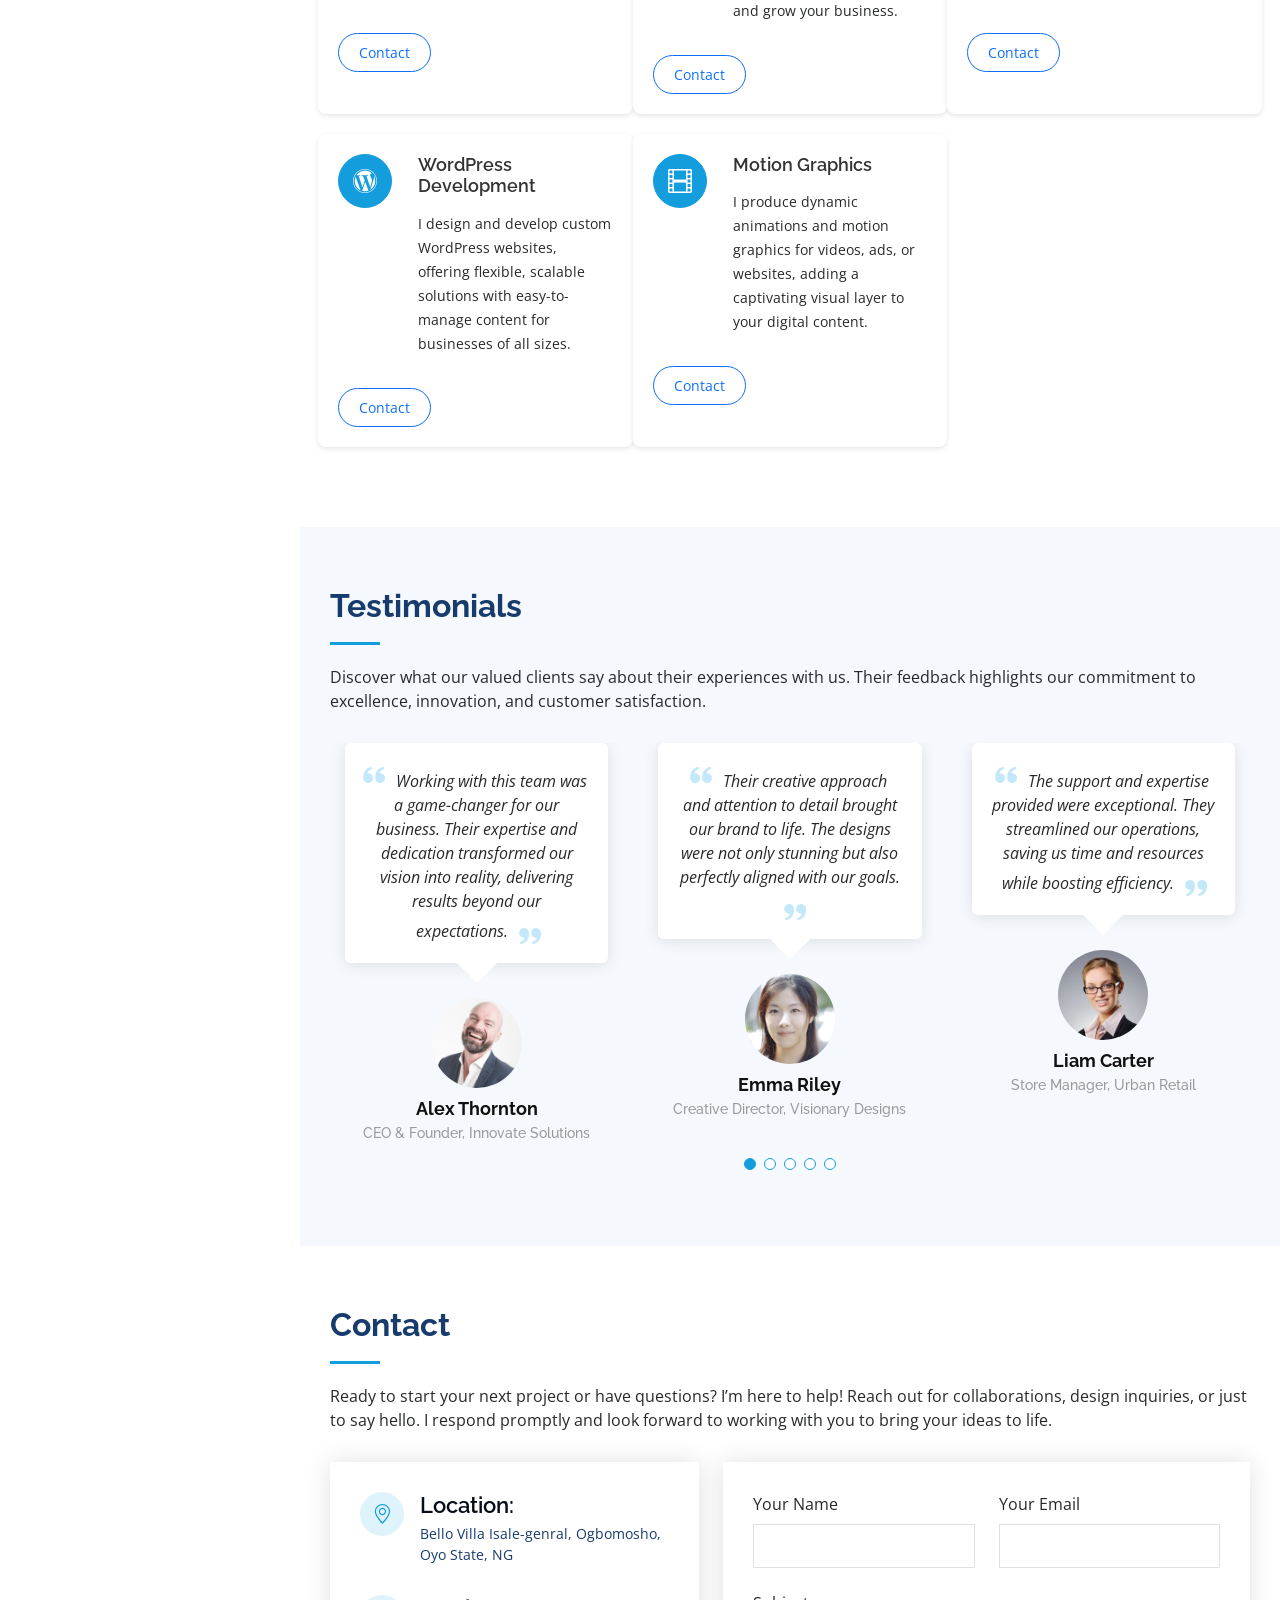
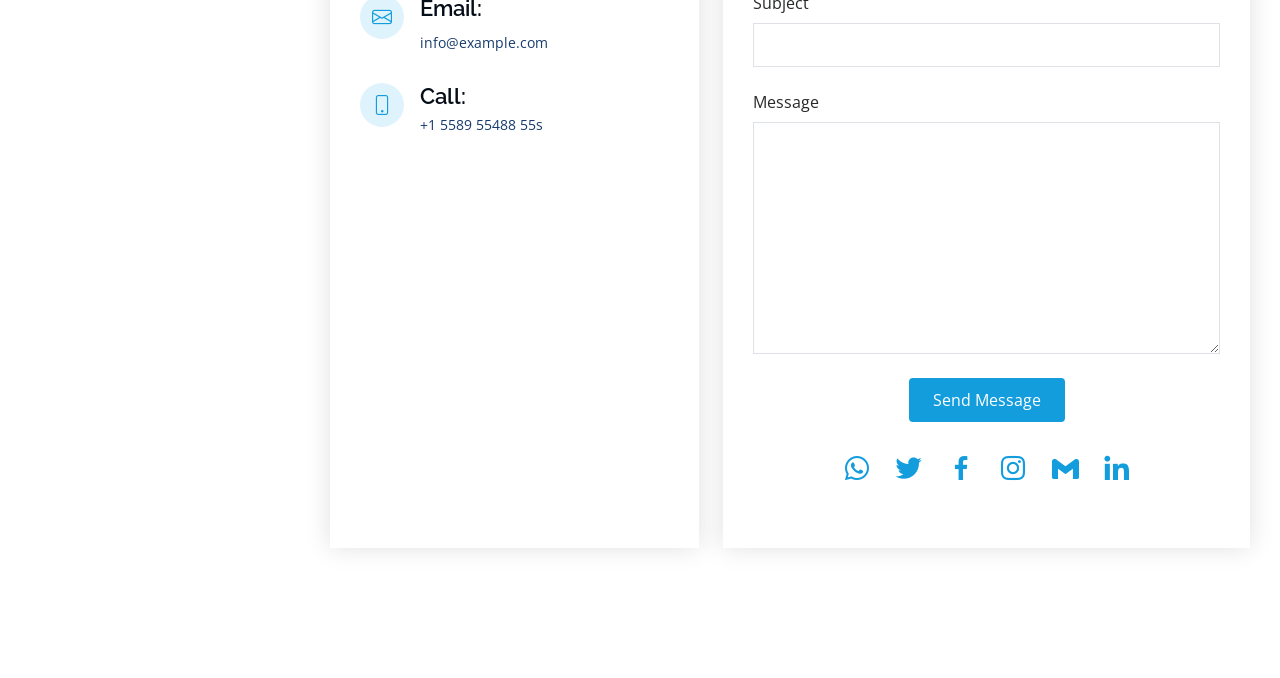
==== commit 9a41ce43: "edit" ====
--- a/index.html
+++ b/index.html
@@ -73,11 +73,39 @@
 
   <!-- ======= Hero Section ======= -->
   <section id="hero" class="d-flex flex-column justify-content-center align-items-center">
-    <div class="hero-container" data-aos="fade-in">
-      <h1>Matthias Oriade Ayoola</h1>
-      <p>I'm a <span class="typed" data-typed-items="Graphics Designer, Developer, Freelancer, Product Designer, Promoter, Content writer, Painter"></span></p>
+  <div class="hero-container text-center" data-aos="fade-in">
+    <!-- Profile Image -->
+    <img src="assets/web/profile.webp" alt="Matthias Ayoola" class="hero-profile-img mb-4" style="width:140px;height:140px;border-radius:50%;box-shadow:0 4px 24px rgba(0,0,0,0.2);border:4px solid #fff;">
+    
+    <!-- Main Heading -->
+    <h1>Matthias Oriade Ayoola</h1>
+    
+    <!-- Subheading/Tagline -->
+    <h2 class="mb-3" style="font-weight:400;color:#e0e0e0;">Creative Designer &amp; Web Developer</h2>
+    
+    <!-- Typed Text -->
+    <p>
+      I'm a <span class="typed" data-typed-items="Graphics Designer, Developer, Freelancer, Product Designer, Promoter, Content writer, Painter"></span>
+    </p>
+    
+    <!-- Social Media Icons -->
+    <div class="hero-social mb-4">
+      <a href="https://wa.me/2348077643940" target="_blank" class="mx-2"><i class="bx bxl-whatsapp"></i></a>
+      <a href="https://x.com/C_rowntech?t=K1lyToPX4hGiQ3Go60ShPg&s=09" target="_blank" class="mx-2"><i class="bx bxl-twitter"></i></a>
+      <a href="https://www.facebook.com/ayoola.matthias" target="_blank" class="mx-2"><i class="bx bxl-facebook"></i></a>
+      <a href="https://www.instagram.com/crownart.gfx?igsh=cDUyMmh1eW9mb3Uy" target="_blank" class="mx-2"><i class="bx bxl-instagram"></i></a>
+      <a href="mailto:princematthias64@gmail.com" target="_blank" class="mx-2"><i class="bx bxl-gmail"></i></a>
+      <a href="https://www.linkedin.com/in/ayoola-matthias-157736240" target="_blank" class="mx-2"><i class="bx bxl-linkedin"></i></a>
     </div>
-  </section><!-- End Hero -->
+    
+    <!-- Call to Action Button -->
+    <a href="#portfolio" class="btn btn-primary px-4 py-2" style="border-radius:30px;font-weight:600;">View Portfolio</a>
+     <a href="#contact" class="btn btn-primary px-4 py-2" style="border-radius:30px;font-weight:600;">Book a seasion</a>
+  </div>
+  <a href="#about" class="scroll-down-arrow">
+    <i class="bi bi-arrow-down-circle"></i>
+  </a>
+</section><!-- End Hero -->
 
   <main id="main">
 
@@ -440,6 +468,11 @@
         </div>
 
       </div>
+      <div class="text-center mt-4">
+  <a href="portfolio.html" class="see-more-btn">
+    See More <i class="bi bi-arrow-right-circle ms-2"></i>
+  </a>
+</div>
     </section><!-- End Portfolio Section -->
 
    <!-- ======= Services Section ======= -->
@@ -589,82 +622,81 @@
     </section><!-- End Testimonials Section -->
     
     <!-- ======= Contact Section ======= -->
-    <section id="contact" class="contact">
-      <div class="container">
-
-        <div class="section-title">
-          <h2>Contact</h2>
-          <p>Magnam dolores commodi suscipit. Necessitatibus eius consequatur ex aliquid fuga eum quidem. Sit sint consectetur velit. Quisquam quos quisquam cupiditate. Et nemo qui impedit suscipit alias ea. Quia fugiat sit in iste officiis commodi quidem hic quas.</p>
-        </div>
-
-        <div class="row" data-aos="fade-in">
-
-          <div class="col-lg-5 d-flex align-items-stretch">
-            <div class="info">
-              <div class="address">
-                <i class="bi bi-geo-alt"></i>
-                <h4>Location:</h4>
-                <p>Bello Villa Isale-genral, Ogbomosho, Oyo State, NG</p>
-              </div>
-
-              <div class="email">
-                <i class="bi bi-envelope"></i>
-                <h4>Email:</h4>
-                <p>info@example.com</p>
-              </div>
-
-              <div class="phone">
-                <i class="bi bi-phone"></i>
-                <h4>Call:</h4>
-                <p>+1 5589 55488 55s</p>
-              </div>
-
-              <iframe src="https://www.google.com/maps/d/embed?mid=14SeAbaOzehQyG8whSd2vSGQjoM2W7ow&ehbc=2E312F" frameborder="0" style="border:0; width: 100%; height: 290px;" allowfullscreen></iframe>
-            </div>
-
-          </div>
-
-          <div class="col-lg-7 mt-5 mt-lg-0 d-flex align-items-stretch">
-            <form action="forms/contact.php" method="post" role="form" class="php-email-form">
-              <div class="row">
-                <div class="form-group col-md-6">
-                  <label for="name">Your Name</label>
-                  <input type="text" name="name" class="form-control" id="name" required>
-                </div>
-                <div class="form-group col-md-6">
-                  <label for="name">Your Email</label>
-                  <input type="email" class="form-control" name="email" id="email" required>
-                </div>
-              </div>
-              <div class="form-group">
-                <label for="name">Subject</label>
-                <input type="text" class="form-control" name="subject" id="subject" required>
-              </div>
-              <div class="form-group">
-                <label for="name">Message</label>
-                <textarea class="form-control" name="message" rows="10" required></textarea>
-              </div>
-              <div class="my-3">
-                <div class="loading">Loading</div>
-                <div class="error-message"></div>
-                <div class="sent-message">Your message has been sent. Thank you!</div>
-              </div>
-              <div class="text-center"><button type="submit">Send Message</button></div>
-            </form>
-          </div>
-
-        </div>
- <!-- Add this after the Contact Section -->
-<div class="contact-social text-center my-4">
-  <a href="https://wa.me/2348077643940" target="_blank" class="btn btn-success mx-2" style="border-radius:50px;">
-    <i class="bi bi-whatsapp"></i> WhatsApp
-  </a>
-  <a href="https://www.instagram.com/crownart.gfx?igsh=cDUyMmh1eW9mb3Uy" target="_blank" class="btn btn-danger mx-2" style="border-radius:50px;">
-    <i class="bi bi-instagram"></i> Instagram
-  </a>
-</div>
-      </div>
-    </section><!-- End Contact Section -->
+<section id="contact" class="contact">
+  <div class="container">
+    <div class="section-title">
+      <h2>Contact</h2>
+<p>
+  Ready to start your next project or have questions? I’m here to help! Reach out for collaborations, design inquiries, or just to say hello. I respond promptly and look forward to working with you to bring your ideas to life.
+</p>   
+ </div>
+
+    <div class="row" data-aos="fade-in">
+      <div class="col-lg-5 d-flex align-items-stretch">
+        <div class="info">
+          <div class="address">
+            <i class="bi bi-geo-alt"></i>
+            <h4>Location:</h4>
+            <p>Bello Villa Isale-genral, Ogbomosho, Oyo State, NG</p>
+          </div>
+          <div class="email">
+            <i class="bi bi-envelope"></i>
+            <h4>Email:</h4>
+            <p>info@example.com</p>
+          </div>
+          <div class="phone">
+            <i class="bi bi-phone"></i>
+            <h4>Call:</h4>
+            <p>+1 5589 55488 55s</p>
+          </div>
+          <iframe src="https://www.google.com/maps/d/embed?mid=14SeAbaOzehQyG8whSd2vSGQjoM2W7ow&ehbc=2E312F" frameborder="0" style="border:0; width: 100%; height: 290px;" allowfullscreen></iframe>
+        </div>
+      </div>
+
+      <div class="col-lg-7 mt-5 mt-lg-0 d-flex align-items-stretch">
+        <form action="https://formspree.io/f/manjwobq" method="POST" role="form" class="php-email-form">
+          <div class="row">
+            <div class="form-group col-md-6">
+              <label for="name">Your Name</label>
+              <input type="text" name="name" class="form-control" id="name" required>
+            </div>
+            <div class="form-group col-md-6">
+              <label for="email">Your Email</label>
+              <input type="email" class="form-control" name="email" id="email" required>
+            </div>
+          </div>
+          <div class="form-group">
+            <label for="subject">Subject</label>
+            <input type="text" class="form-control" name="subject" id="subject" required>
+          </div>
+          <div class="form-group">
+            <label for="message">Message</label>
+            <textarea class="form-control" name="message" rows="10" required></textarea>
+          </div>
+          <!-- Formspree-specific fields -->
+          <input type="hidden" name="_subject" value="New Contact Form Submission">
+          <input type="hidden" name="_honeypot" value="">
+          <div class="my-3">
+            <div class="loading">Loading</div>
+            <div class="error-message"></div>
+            <div class="sent-message">Your message has been sent. Thank you!</div>
+          </div>
+          <div class="text-center"><button type="submit">Send Message</button></div>
+        <!-- Social Media Links -->
+    <div class="contact-social text-center my-4">
+    <div class="form-social mb-4">
+      <a href="https://wa.me/2348077643940" target="_blank" class="mx-2"><i class="bx bxl-whatsapp"></i></a>
+      <a href="https://x.com/C_rowntech?t=K1lyToPX4hGiQ3Go60ShPg&s=09" target="_blank" class="mx-2"><i class="bx bxl-twitter"></i></a>
+      <a href="https://www.facebook.com/ayoola.matthias" target="_blank" class="mx-2"><i class="bx bxl-facebook"></i></a>
+      <a href="https://www.instagram.com/crownart.gfx?igsh=cDUyMmh1eW9mb3Uy" target="_blank" class="mx-2"><i class="bx bxl-instagram"></i></a>
+      <a href="mailto:princematthias64@gmail.com" target="_blank" class="mx-2"><i class="bx bxl-gmail"></i></a>
+      <a href="https://www.linkedin.com/in/ayoola-matthias-157736240" target="_blank" class="mx-2"><i class="bx bxl-linkedin"></i></a>
+    </div>
+        </form>
+      </div>
+    </div>
+  </div>
+</section><!-- End Contact Section -->
 
    
 
--- a/assets/css/style.css
+++ b/assets/css/style.css
@@ -301,10 +301,110 @@
     margin-bottom: 30px;
   }
 	#hero {
-		background-position: right
-	}
-}
-
+  width: 100%;
+  height: 100vh;
+  position: relative;
+  background: url("../web/profile.webp");
+  background-size: cover;
+  background-position: center;
+  background-repeat: no-repeat;
+  overflow: hidden;
+}
+
+/* Blurred and colored overlay */
+#hero::before {
+  content: "";
+  position: absolute;
+  inset: 0;
+  z-index: 1;
+  /* Cool blue overlay with opacity */
+  background: rgba(1, 35, 51, 0.45);
+  /* Blur effect */
+  backdrop-filter: blur(0px);
+  /* For Safari support */
+  -webkit-backdrop-filter: blur(0px);
+}
+
+/* Ensure hero content stays above overlay */
+#hero .hero-container {
+  position: relative;
+  z-index: 2;
+}
+}
+/* Animated scroll down arrow - bottom right */
+/* Default: bottom right */
+.scroll-down-arrow {
+  position: absolute;
+  right: 40px;
+  bottom: 40px;
+  color: #fff;
+  font-size: 48px;
+  animation: bounce 2s infinite;
+  transition: color 0.3s;
+  z-index: 10;
+  background: none;
+  border: none;
+  outline: none;
+  cursor: pointer;
+  display: flex;
+  align-items: center;
+  justify-content: center;
+}
+
+/* Center bottom for large screens */
+@media (min-width: 1024px) {
+  .scroll-down-arrow {
+    right: 0;
+    left: 0;
+    margin: 0 auto;
+    bottom: 40px;
+    position: absolute;
+    justify-content: center;
+  }
+}
+@keyframes bounce {
+  0%, 20%, 50%, 80%, 100% {transform: translateY(0);}
+  40% {transform: translateY(15px);}
+  60% {transform: translateY(8px);}
+}
+#hero {
+  position: relative; 
+  /* Ensure positioning context for the arrow */
+}
+/* Hero profile image */
+.hero-profile-img {
+  animation: fadeInDown 1.2s;
+}
+@keyframes fadeInDown {
+  from { opacity: 0; transform: translateY(-40px);}
+  to { opacity: 1; transform: translateY(0);}
+}
+/* Hero social icons */
+.hero-social a {
+  color: #fff;
+  font-size: 2rem;
+  transition: color 0.3s, transform 0.3s;
+  display: inline-block;
+}
+.hero-social a:hover {
+  color: #149ddd;
+  transform: translateY(-6px) scale(1.1);
+}
+/* Optional: subtle overlay for better text contrast */
+#hero::before {
+  content: "";
+  background: rgba(5, 10, 24, 0.45);
+  position: absolute;
+  bottom: 0;
+  top: 0;
+  left: 0;
+  right: 0;
+  z-index: 1;
+}
+#hero .hero-container {
+  position: relative;
+  z-index: 2;
+}
 /*--------------------------------------------------------------
 # Sections General
 --------------------------------------------------------------*/
@@ -696,6 +796,39 @@
   padding: 0;
 }
 
+/* Animated See More button for portfolio */
+.see-more-btn {
+  display: inline-block;
+  padding: 12px 32px;
+  background: #149ddd;
+  color: #fff;
+  border-radius: 30px;
+  font-weight: 600;
+  font-size: 1.1rem;
+  text-decoration: none;
+  box-shadow: 0 4px 24px rgba(20, 157, 221, 0.15);
+  transition: background 0.3s, transform 0.3s;
+  position: relative;
+  animation: pulse 1.5s infinite;
+}
+.see-more-btn i {
+  vertical-align: middle;
+  font-size: 1.3em;
+  transition: transform 0.3s;
+}
+.see-more-btn:hover {
+  background: #37b3ed;
+  transform: translateY(-3px) scale(1.04);
+  text-decoration: none;
+}
+.see-more-btn:hover i {
+  transform: translateX(6px) scale(1.1);
+}
+@keyframes pulse {
+  0% { box-shadow: 0 0 0 0 rgba(20,157,221,0.2);}
+  70% { box-shadow: 0 0 0 12px rgba(20,157,221,0);}
+  100% { box-shadow: 0 0 0 0 rgba(20,157,221,0.2);}
+}
 /*--------------------------------------------------------------
 # Services
 --------------------------------------------------------------*/
@@ -1064,7 +1197,17 @@
     transform: rotate(360deg);
   }
 }
-
+/* Hero social icons */
+.form-social a {
+  color: #149ddd;
+  font-size: 2rem;
+  transition: color 0.3s, transform 0.3s;
+  display: inline-block;
+}
+.form-social a:hover {
+  color: #03080a;
+  transform: translateY(-6px) scale(1.1);
+}
 /*--------------------------------------------------------------
 # Breadcrumbs
 --------------------------------------------------------------*/
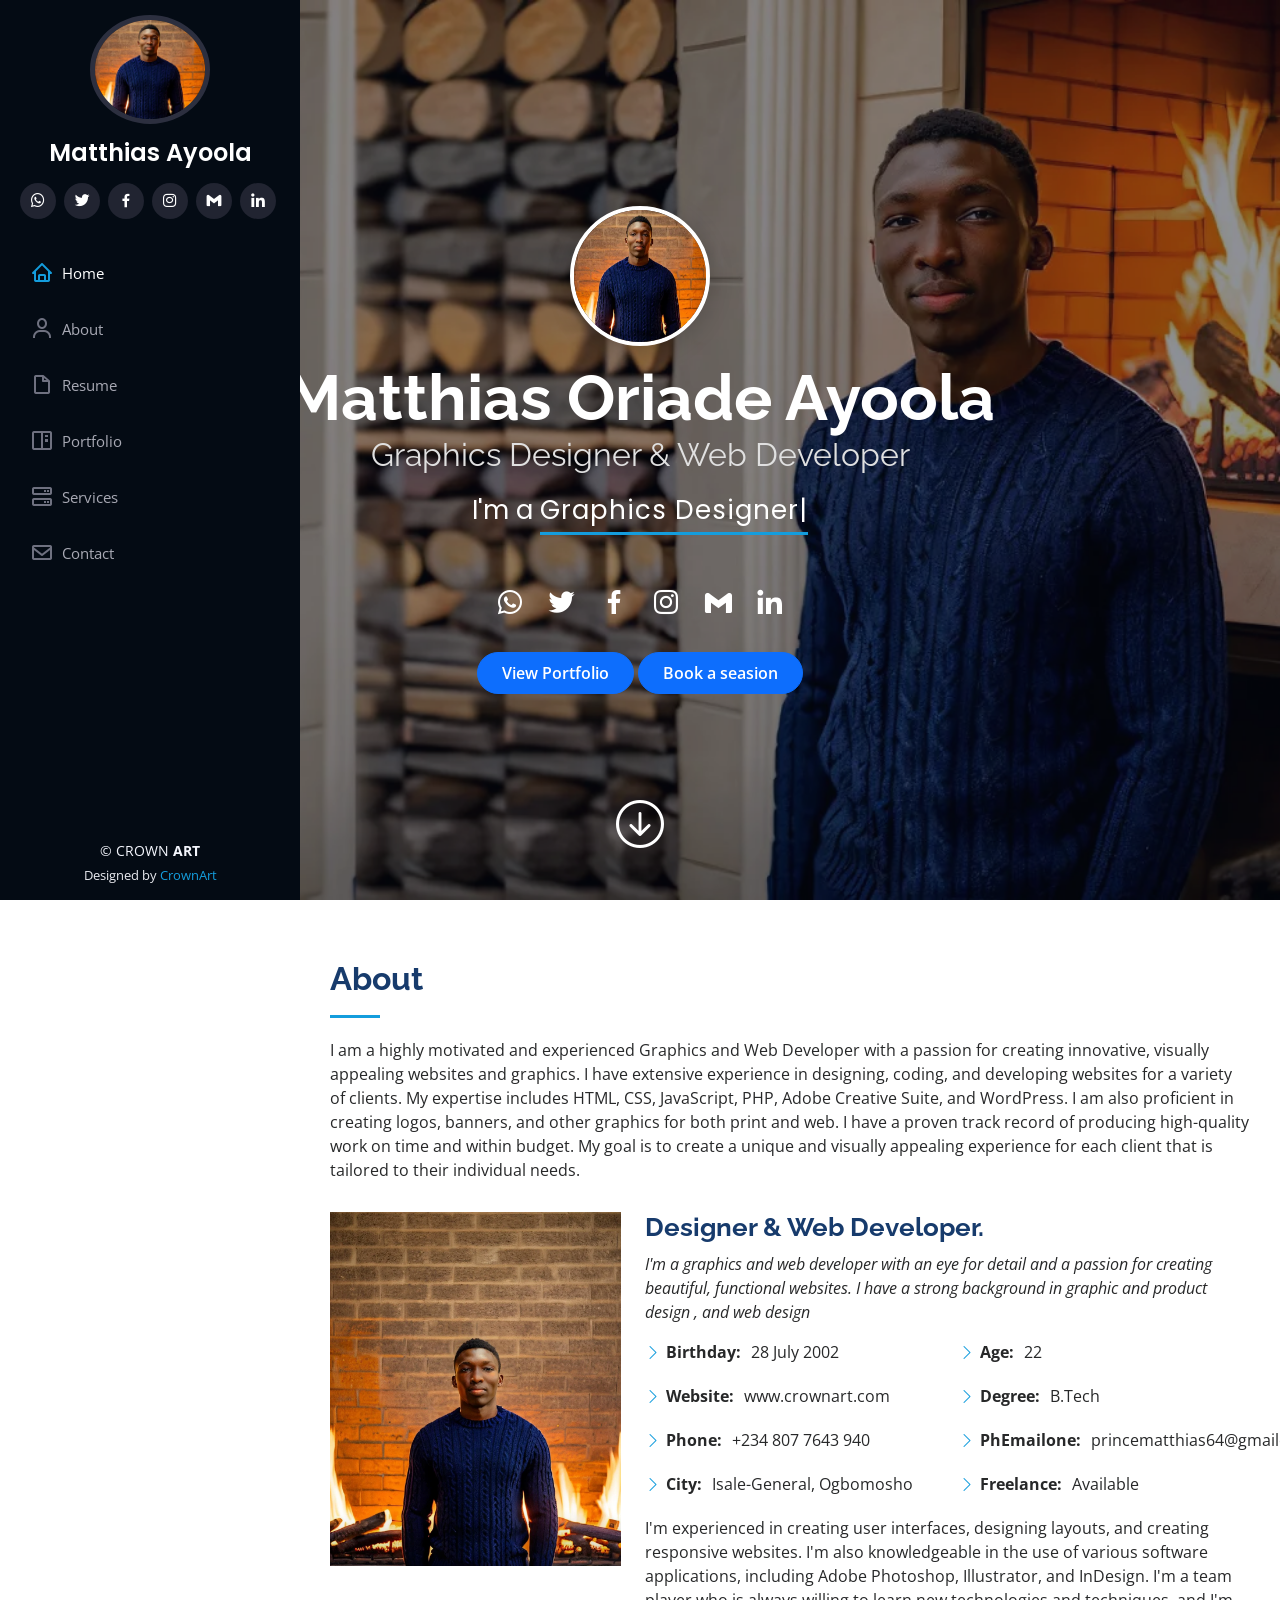
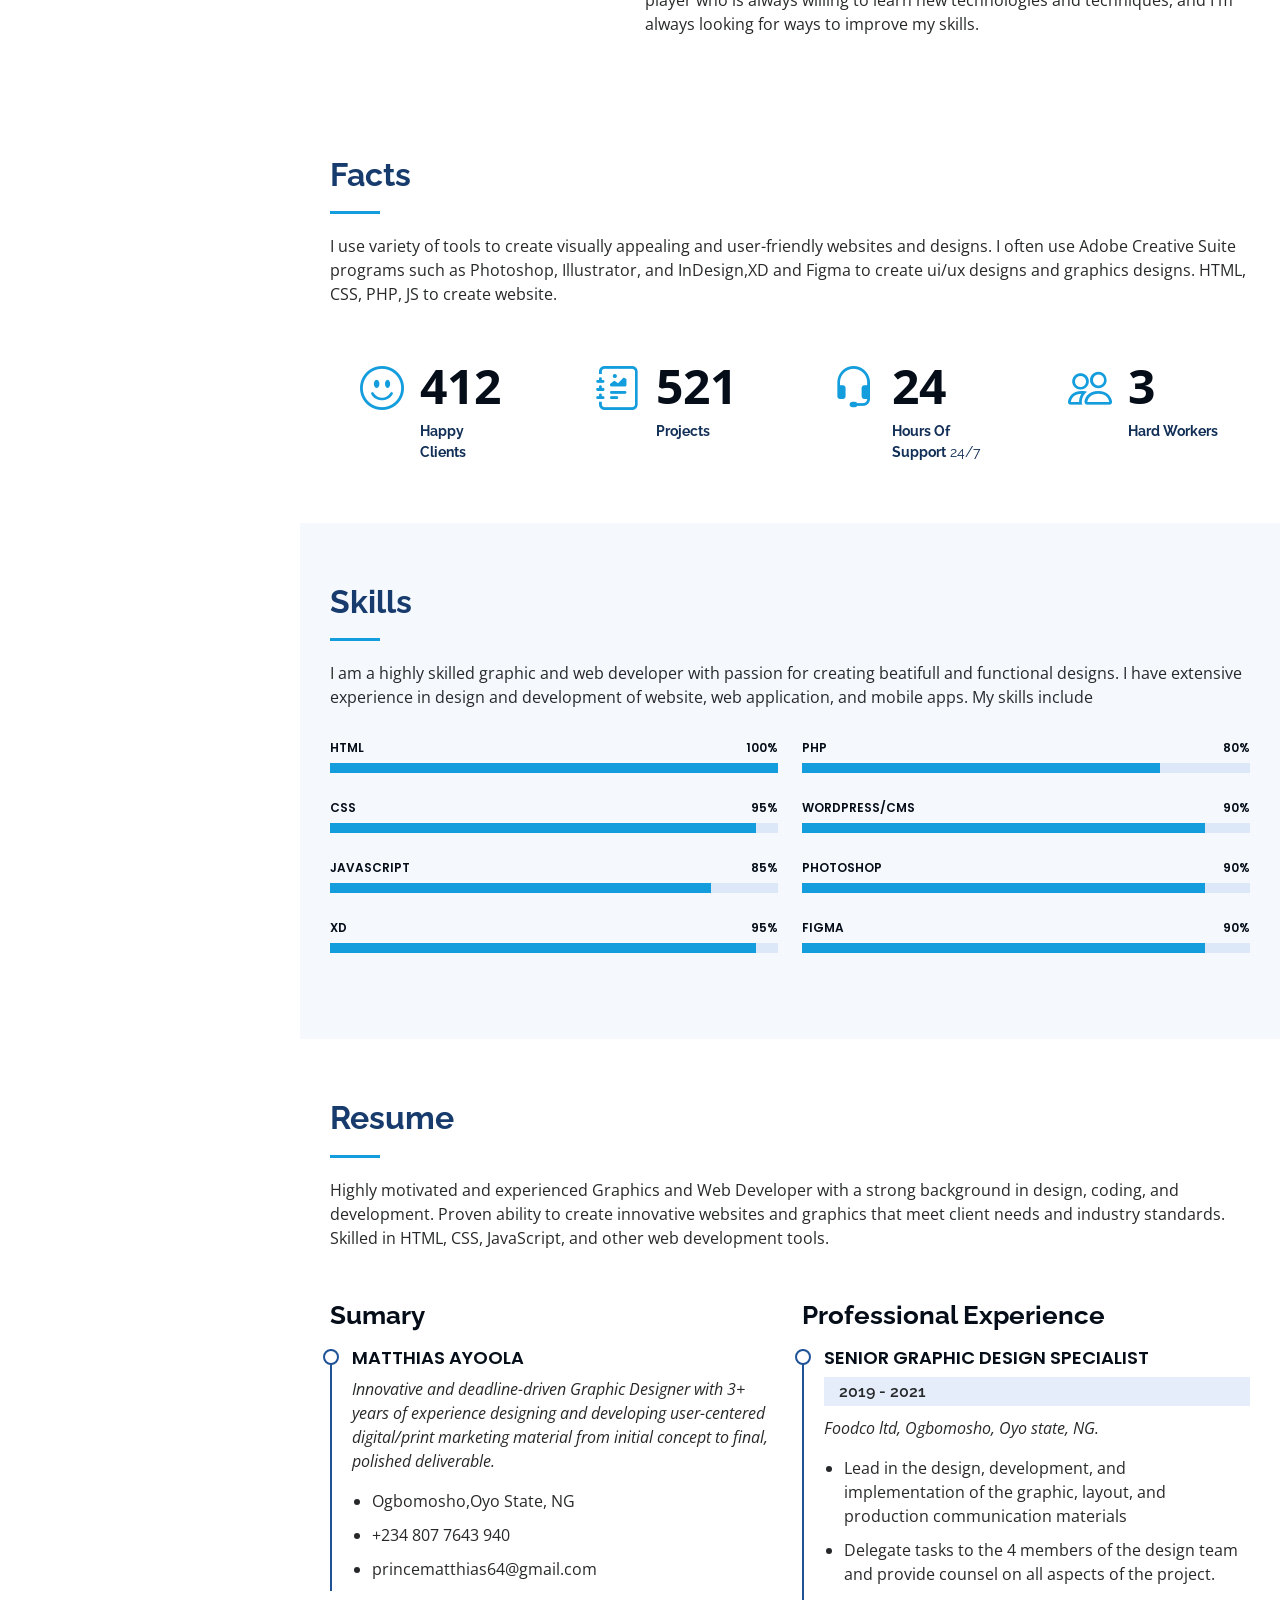
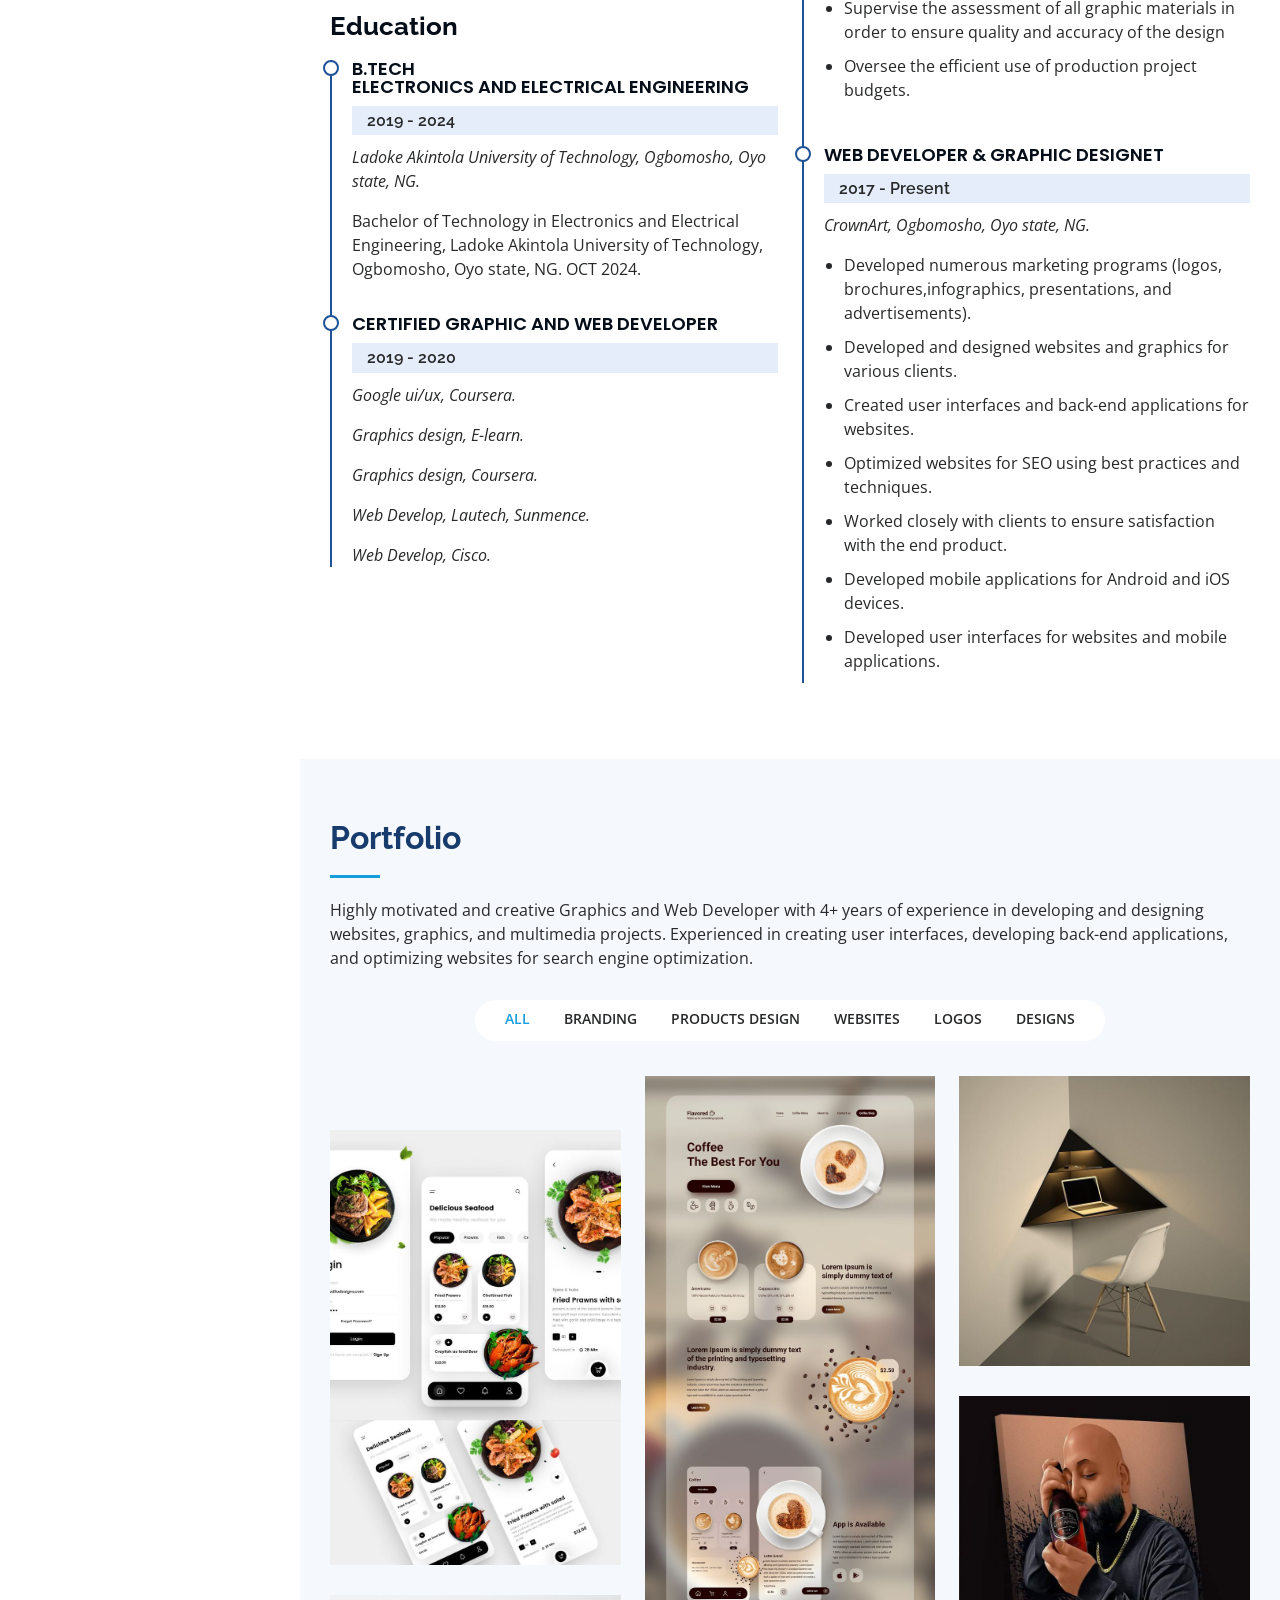
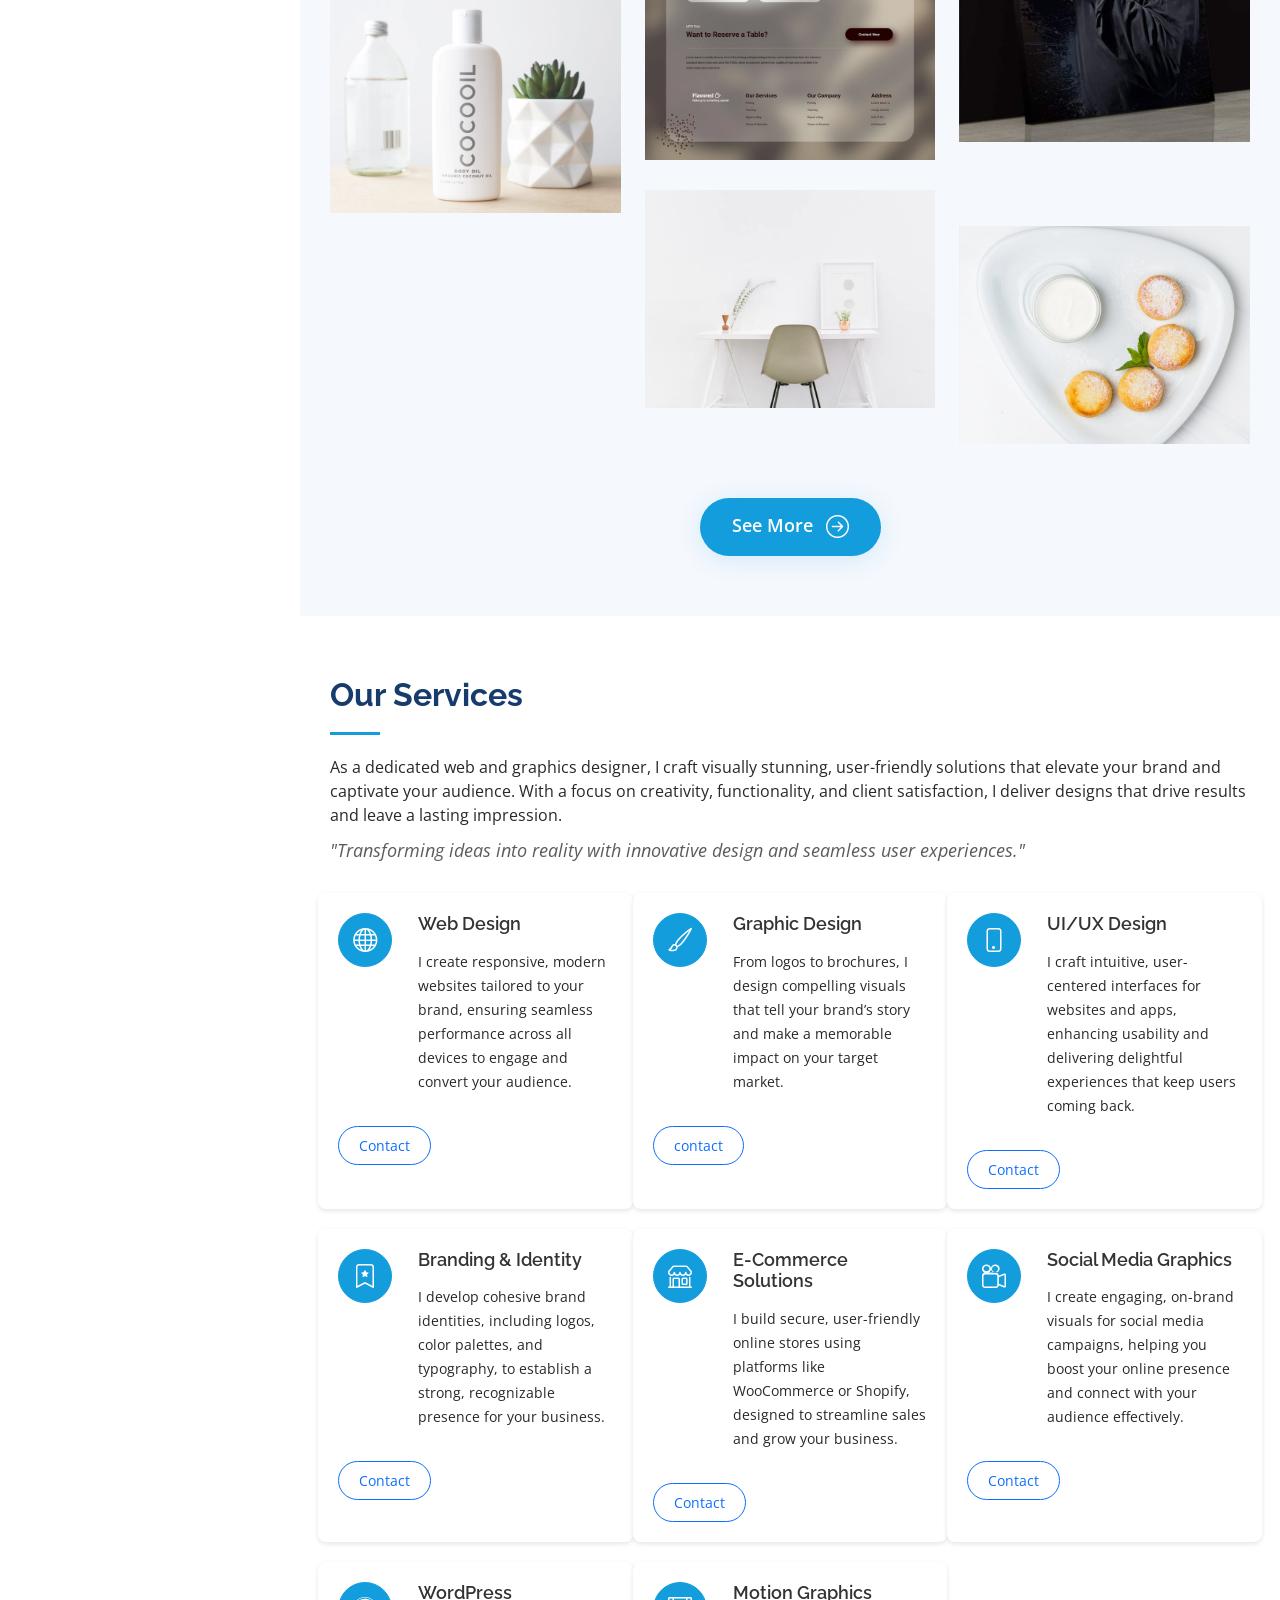
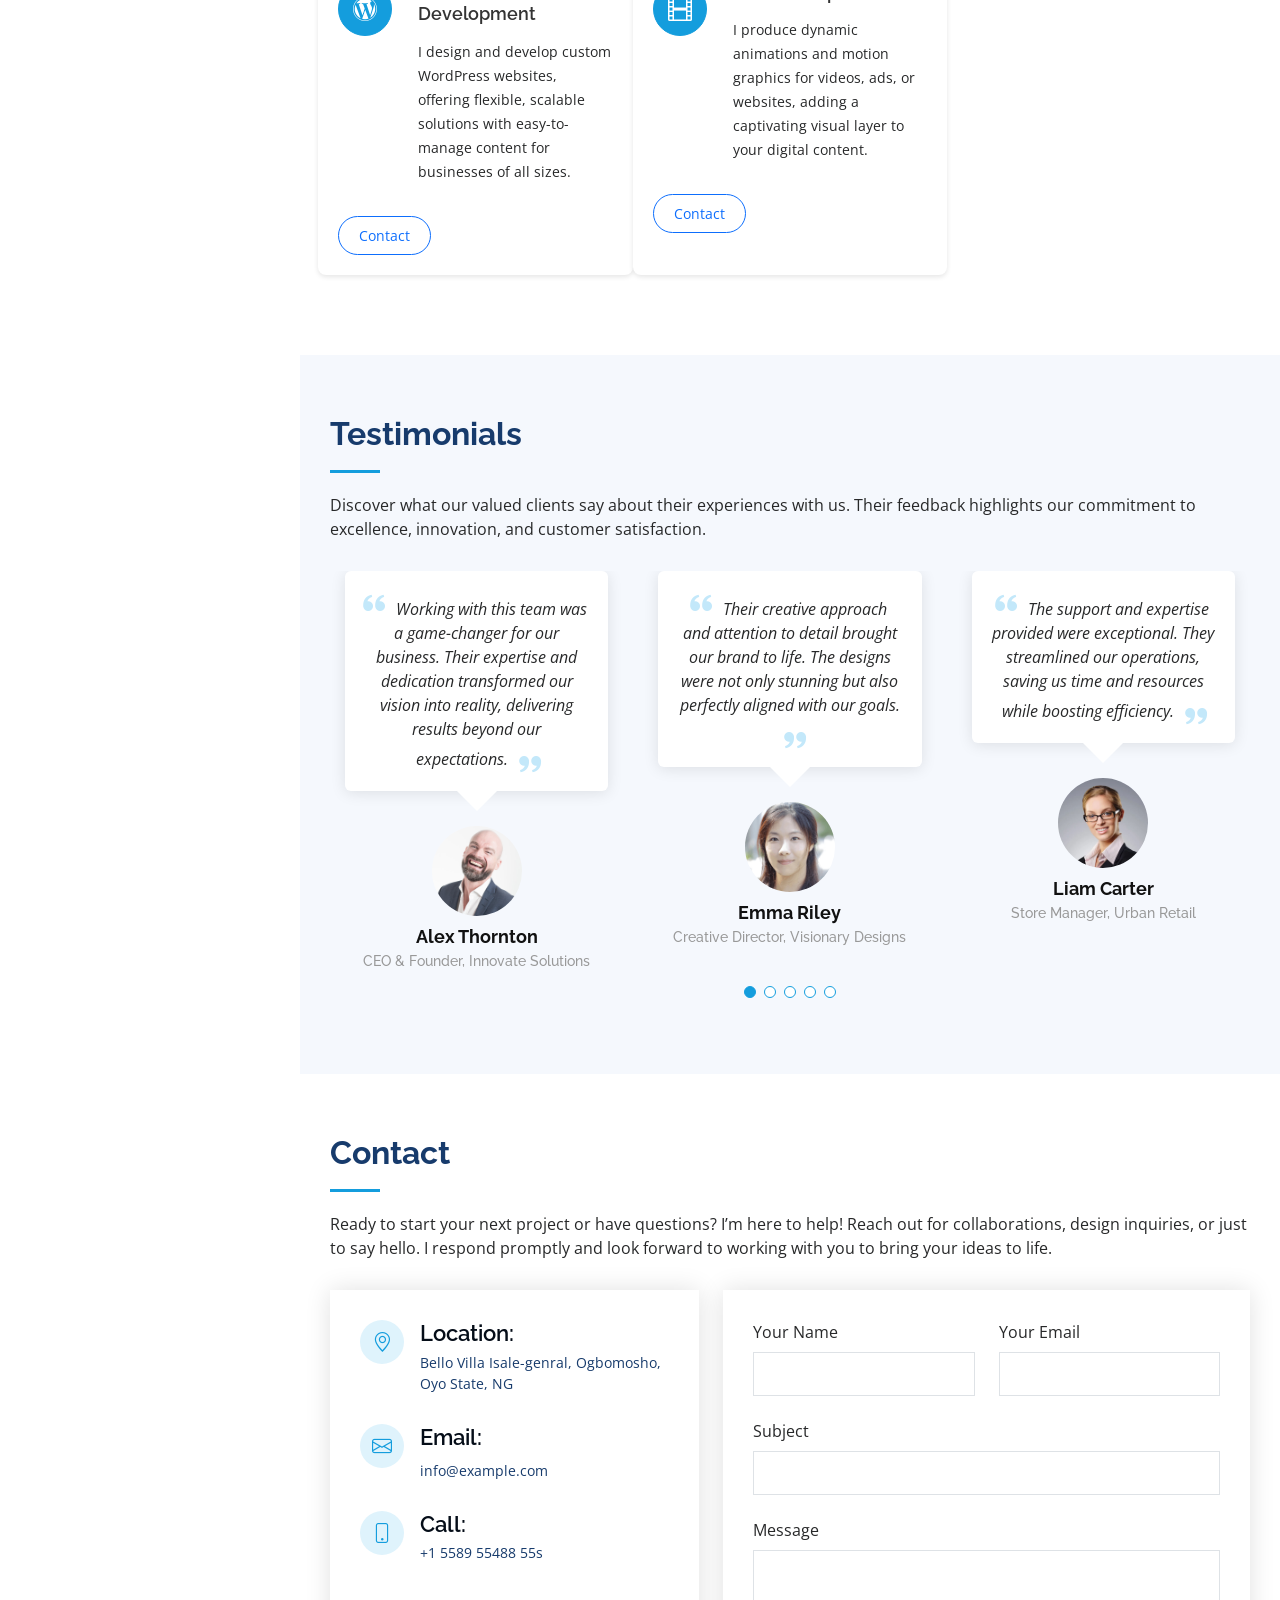
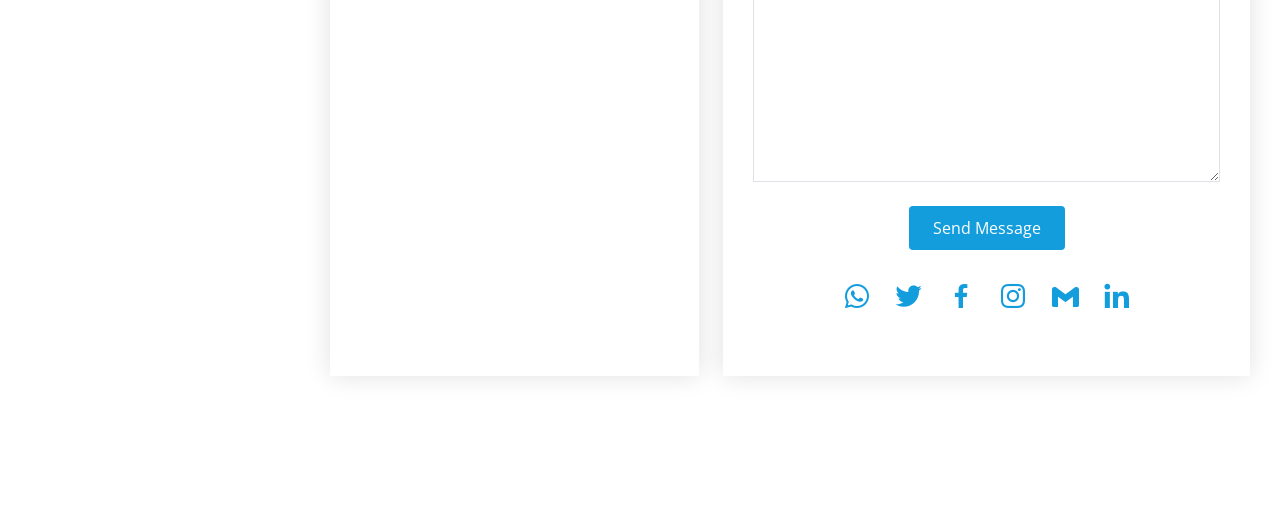
==== commit 95bd1ee9: "edit" ====
--- a/index.html
+++ b/index.html
@@ -81,7 +81,7 @@
     <h1>Matthias Oriade Ayoola</h1>
     
     <!-- Subheading/Tagline -->
-    <h2 class="mb-3" style="font-weight:400;color:#e0e0e0;">Creative Designer &amp; Web Developer</h2>
+    <h2 class="mb-3" style="font-weight:400;color:#e0e0e0;">Graphics Designer &amp; Web Developer</h2>
     
     <!-- Typed Text -->
     <p>
@@ -366,19 +366,19 @@
           <div class="col-lg-12 d-flex justify-content-center">
             <ul id="portfolio-flters">
               <li data-filter="*" class="filter-active">All</li>
-              <li data-filter=".filter-designs">Designs</li>
-              <li data-filter=".filter-card">Cards</li>
+              <li data-filter=".filter-branding">Branding</li>
+              <li data-filter=".filter-product">Products Design</li>
               <li data-filter=".filter-websites">Websites</li>
 			  <li data-filter=".filter-logo">Logos</li>
-			  <li data-filter=".filter-paints">Paints</li>
+			  <li data-filter=".filter-paints">Designs</li>
             </ul>
           </div>
         </div>
 
         <div class="row portfolio-container" data-aos="fade-up" data-aos-delay="100">
-          <div class="col-lg-4 col-md-6 portfolio-item filter-designs">
-            <div class="portfolio-wrap">
-              <img src="assets/img/pic/pd4.jpeg" class="img-fluid" alt="">	  
+          <div class="col-lg-4 col-md-6 portfolio-item filter-branding">
+            <div class="portfolio-wrap">
+              <img src="assets/WEB/product/p1.webp" class="img-fluid" alt="">	  
               <div class="portfolio-links">
                 <a href="assets/img/pic/pd4.jpeg" data-gallery="portfolioGallery" class="portfolio-lightbox" title="App 1"><i class="bx bx-plus"></i></a>
                 <a href="portfolio-details.html" title="More Details"><i class="bx bx-link"></i></a>
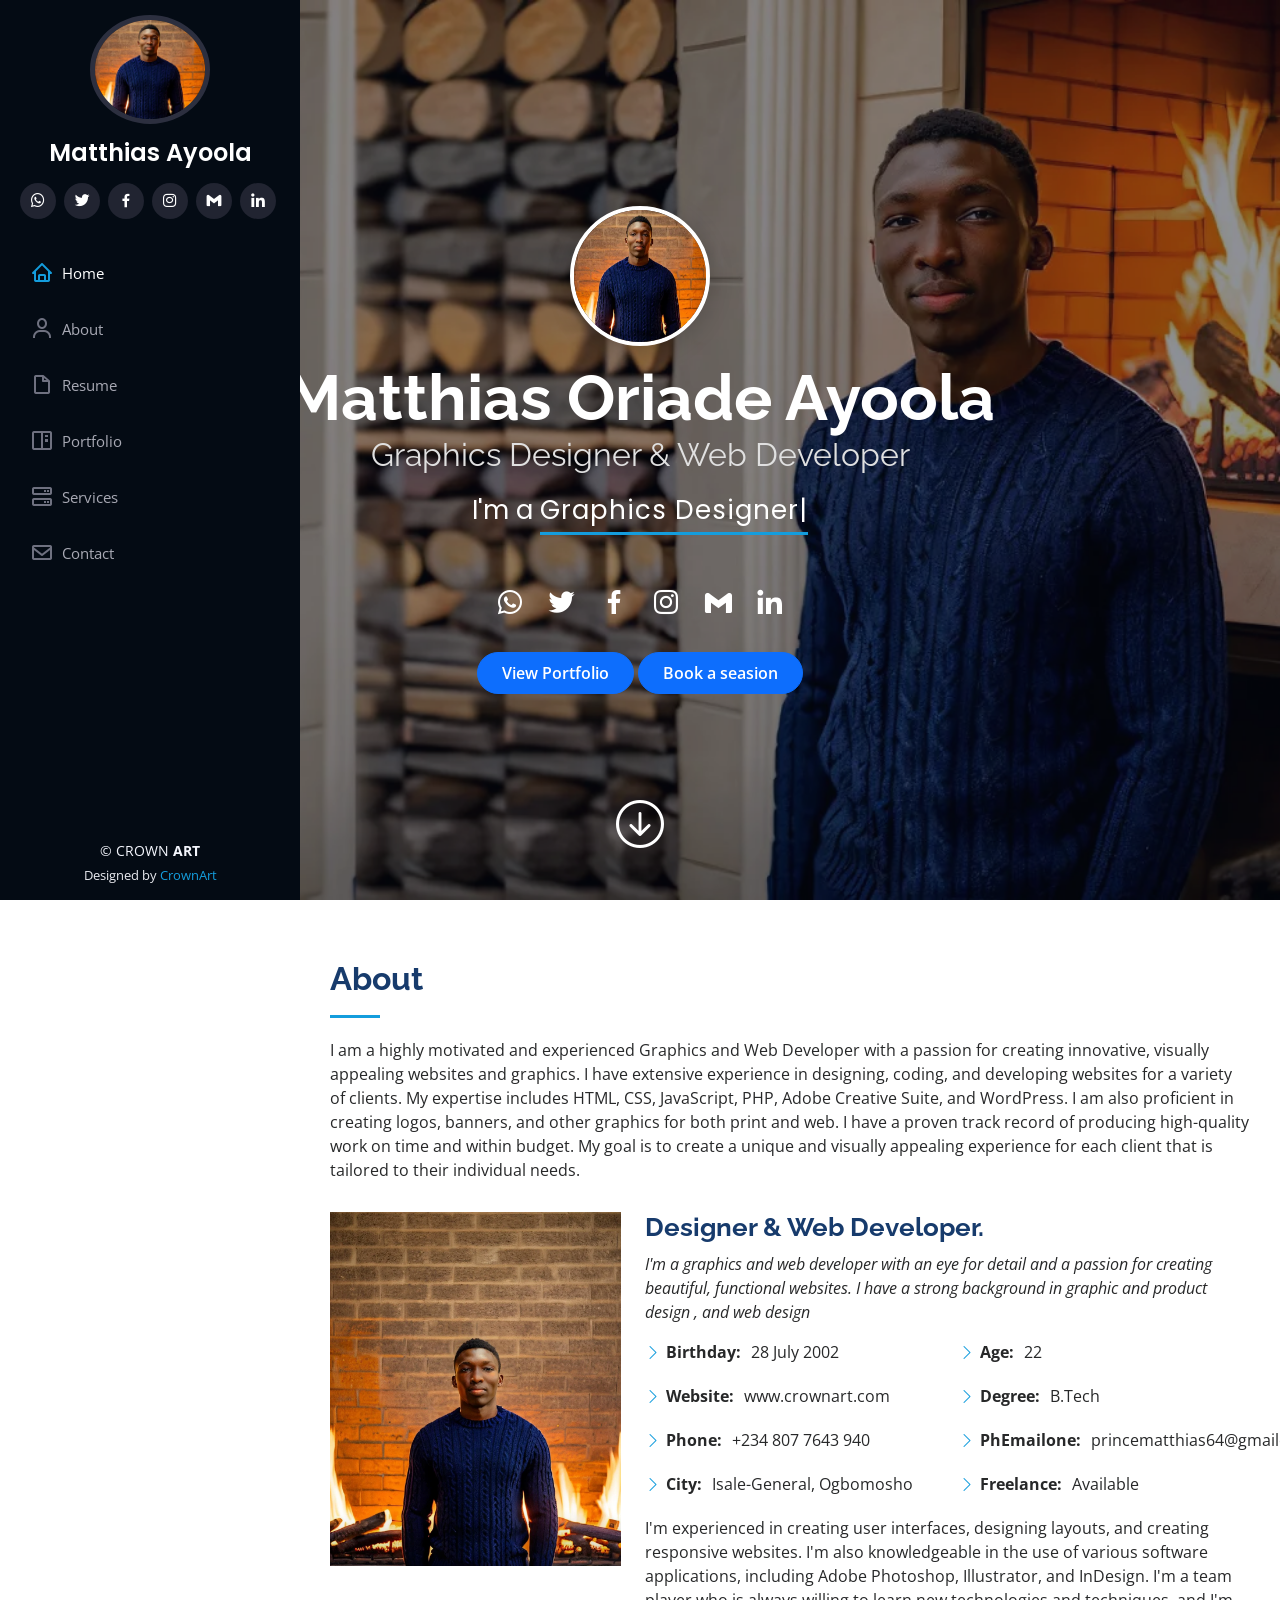
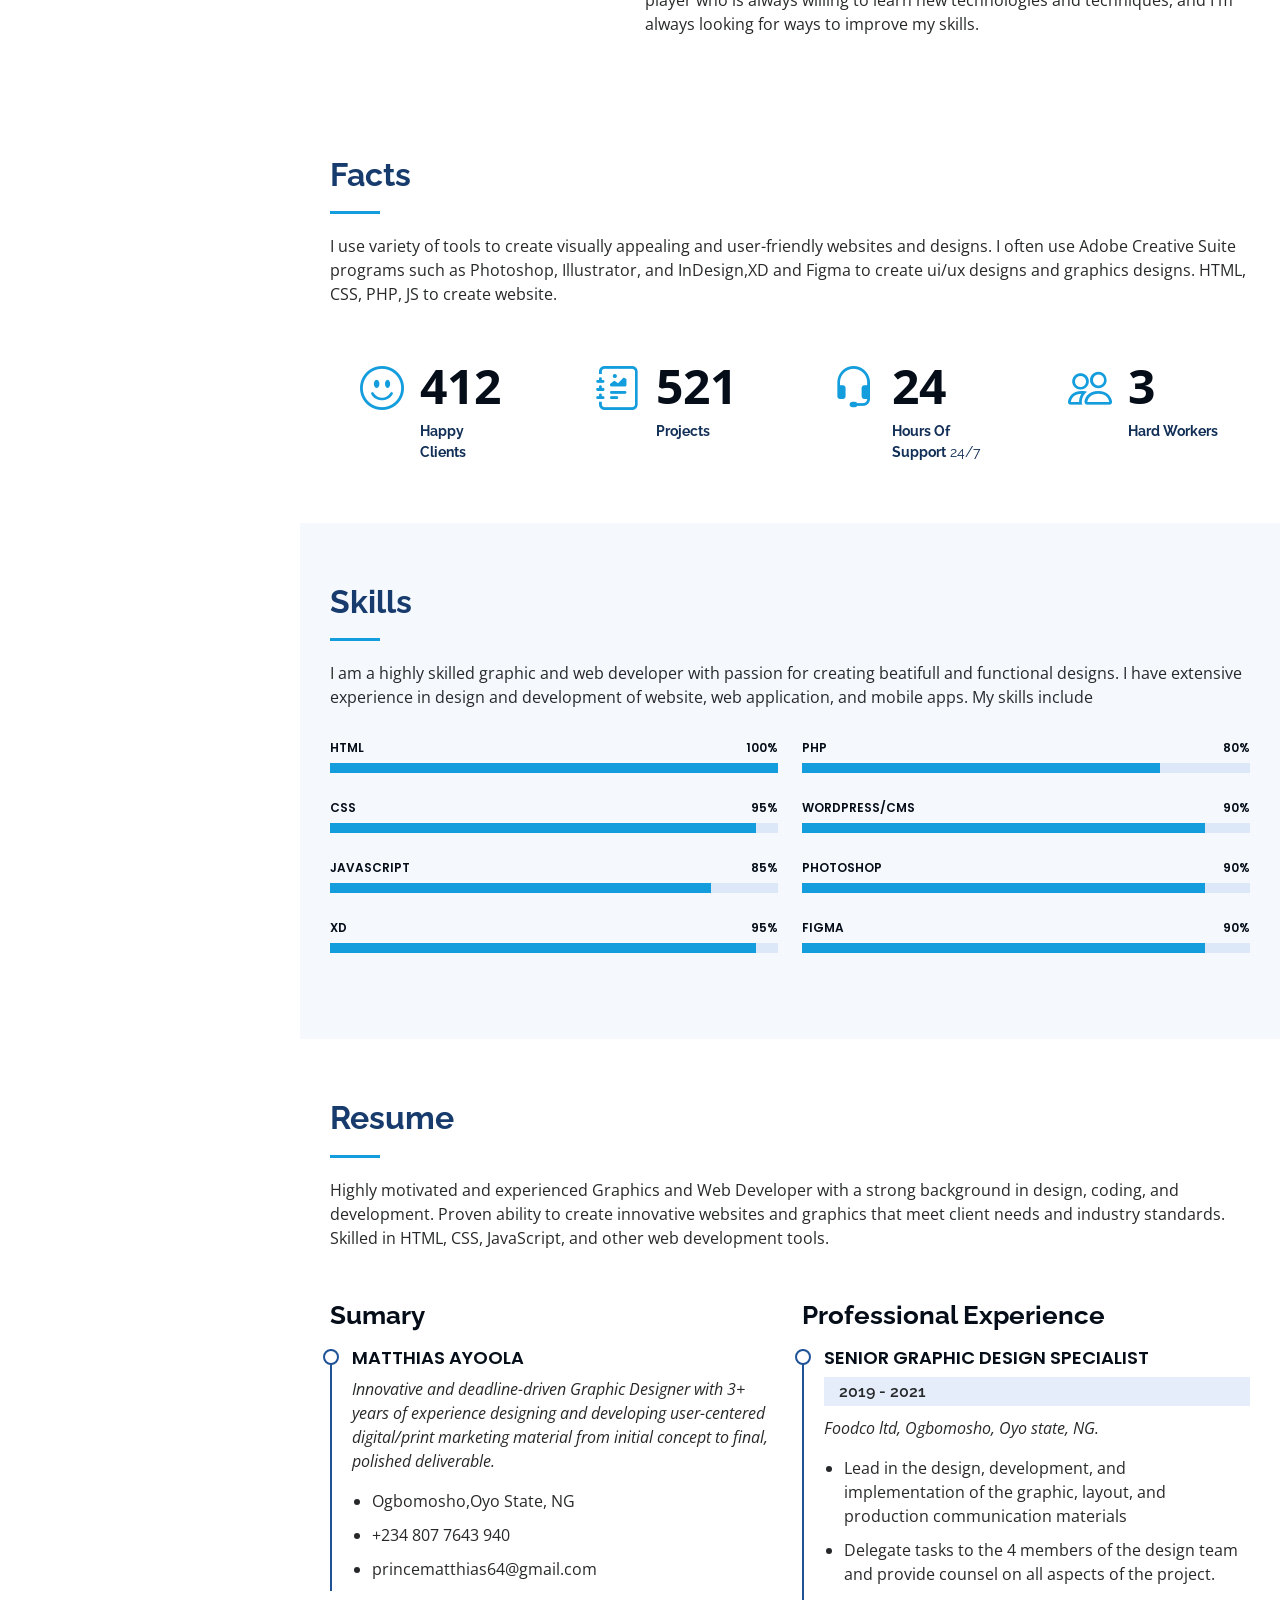
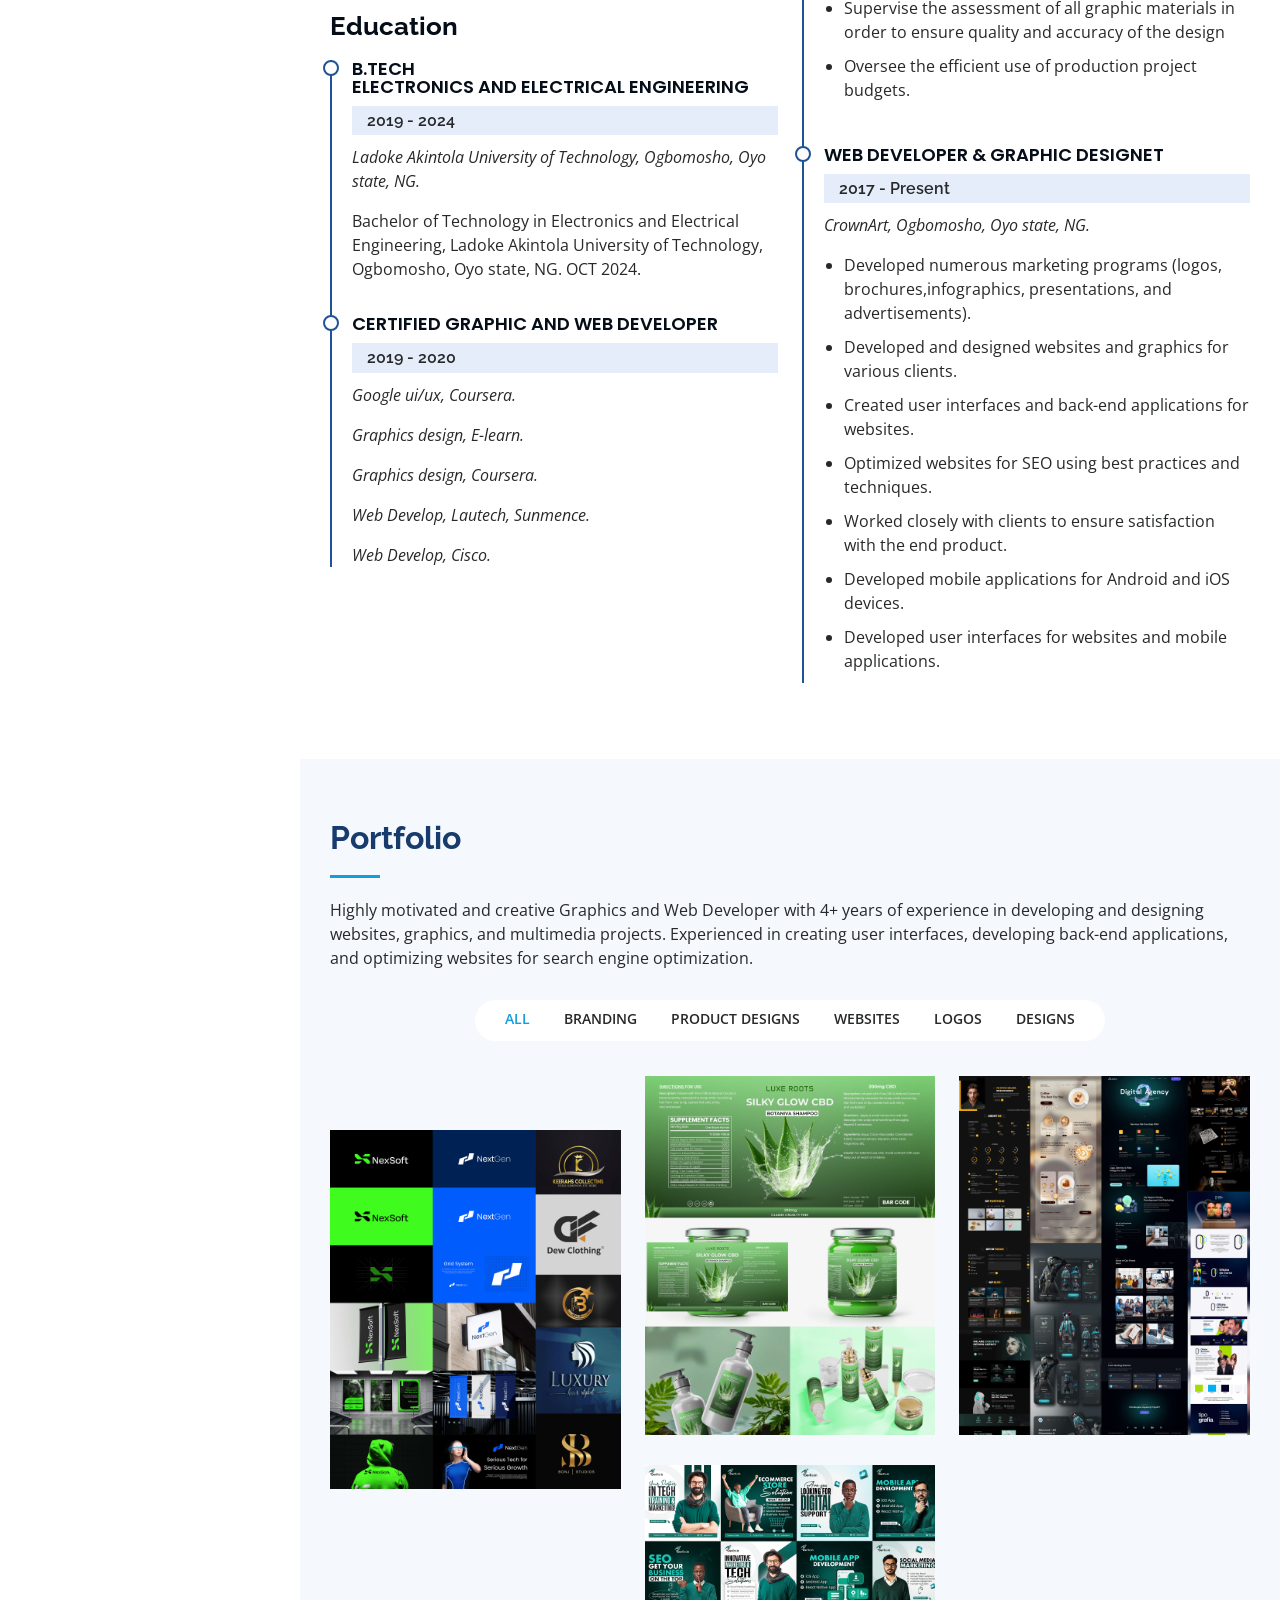
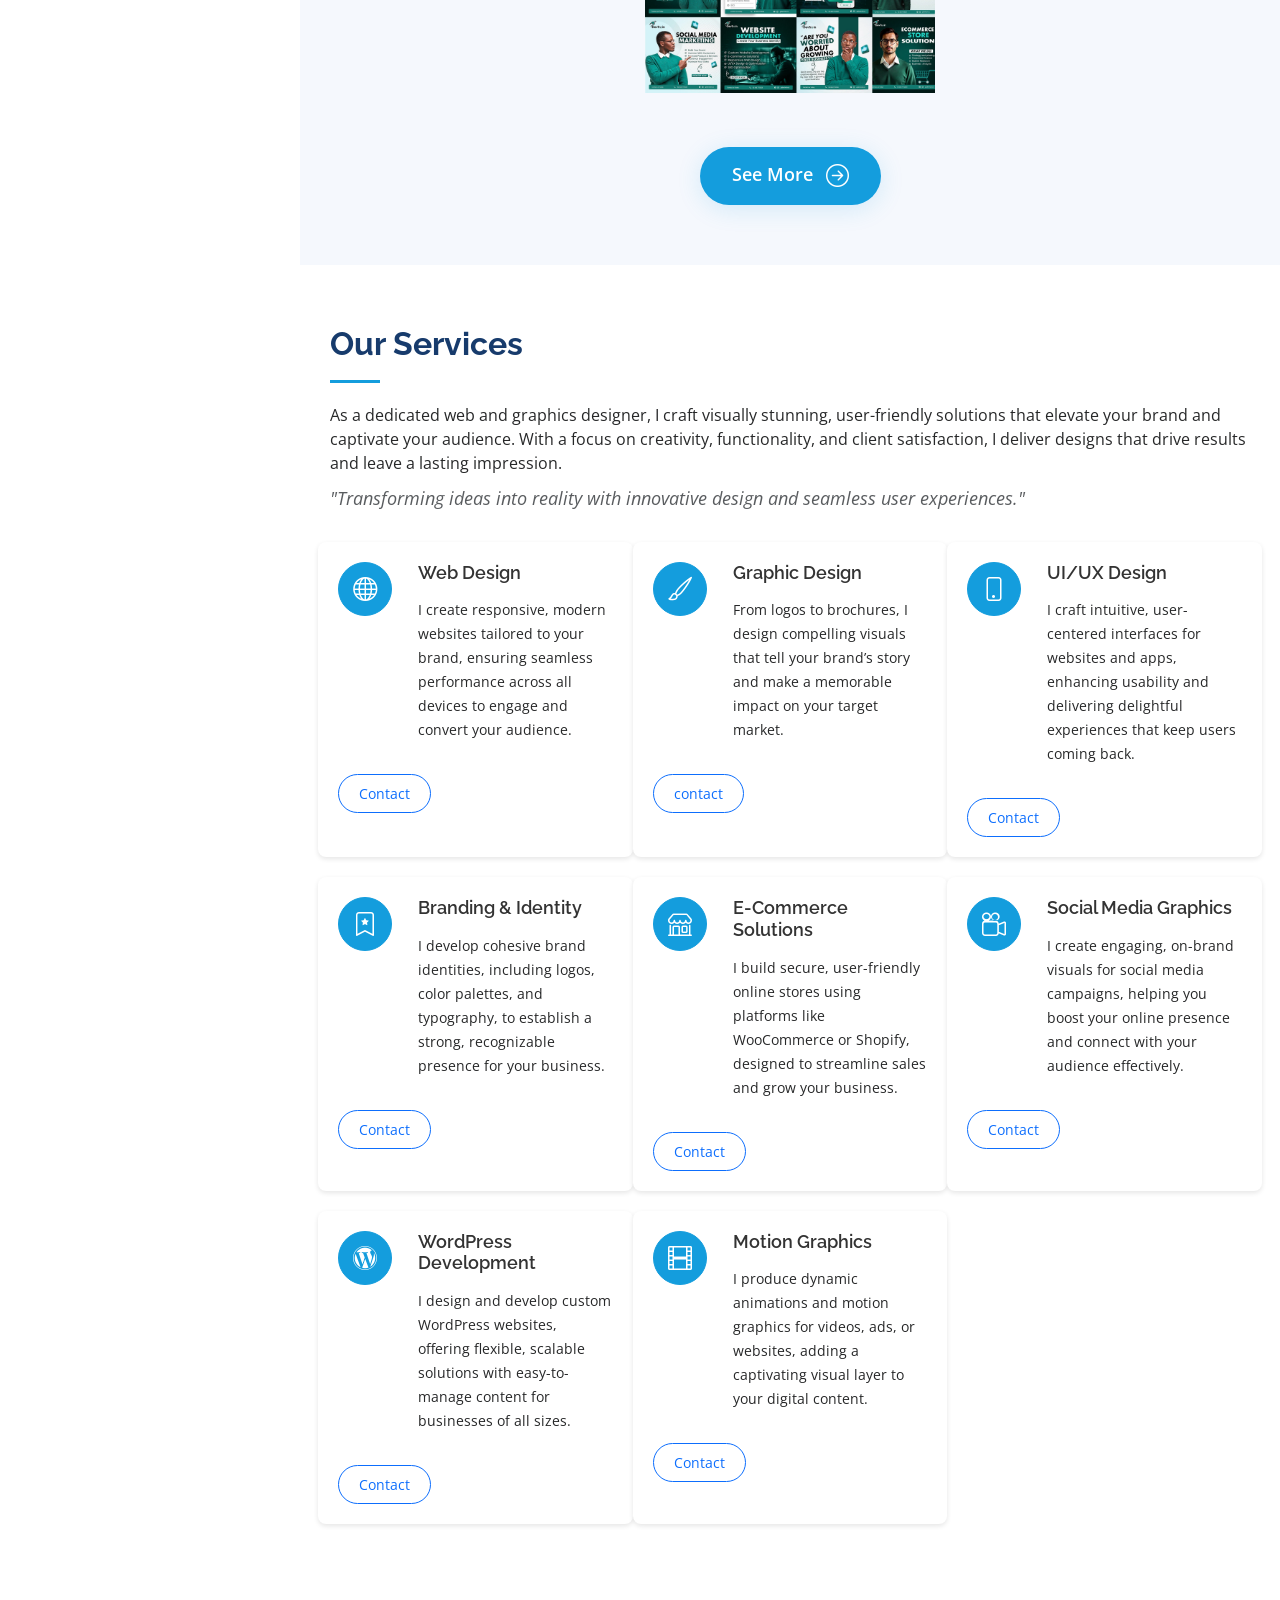
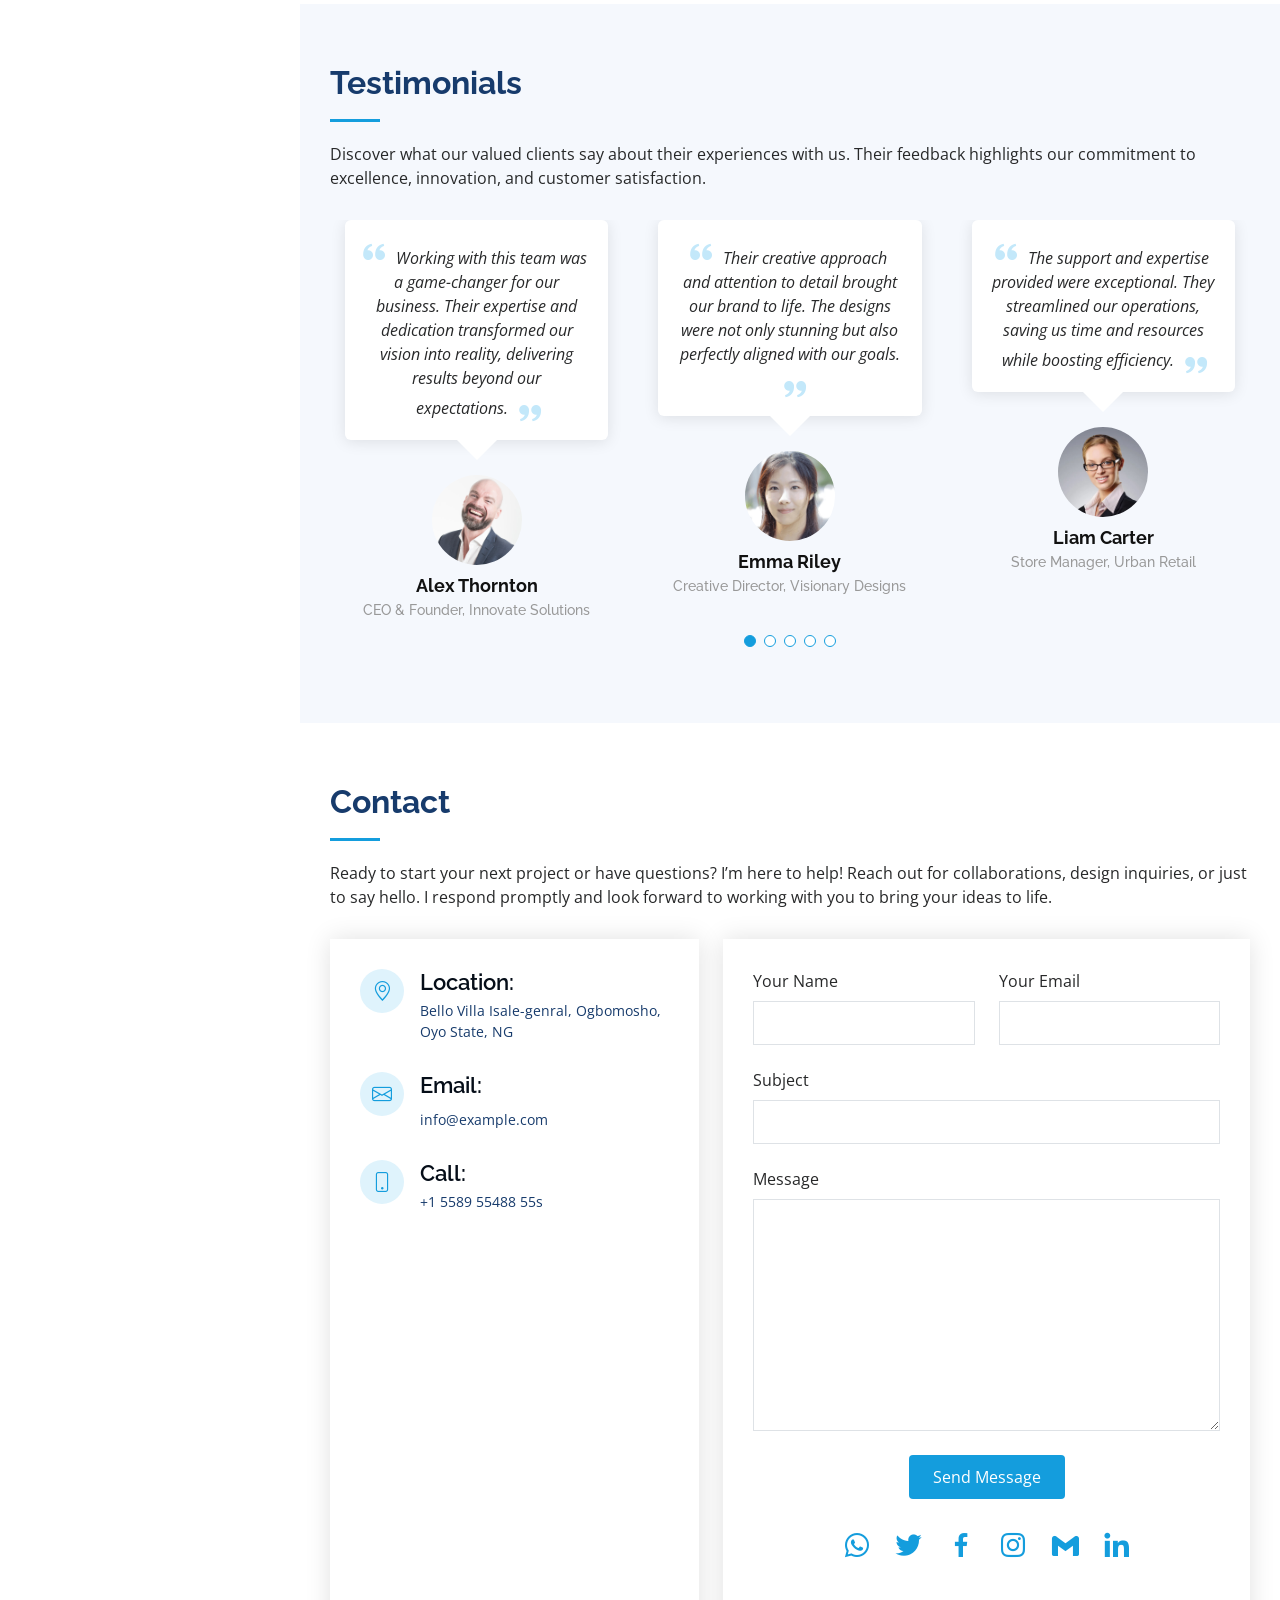
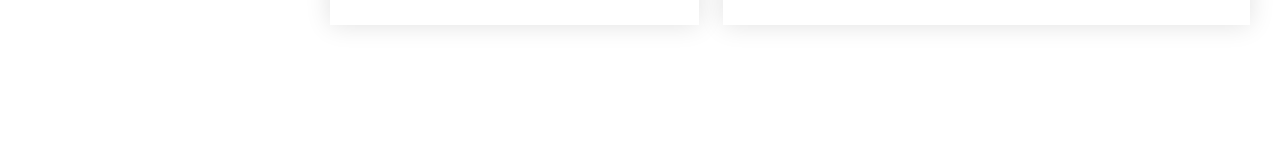
==== commit b64678da: "lotd edit" ====
--- a/index.html
+++ b/index.html
@@ -367,10 +367,10 @@
             <ul id="portfolio-flters">
               <li data-filter="*" class="filter-active">All</li>
               <li data-filter=".filter-branding">Branding</li>
-              <li data-filter=".filter-product">Products Design</li>
+              <li data-filter=".filter-product">Product Designs</li>
               <li data-filter=".filter-websites">Websites</li>
 			  <li data-filter=".filter-logo">Logos</li>
-			  <li data-filter=".filter-paints">Designs</li>
+			  <li data-filter=".filter-designs">Designs</li>
             </ul>
           </div>
         </div>
@@ -378,18 +378,38 @@
         <div class="row portfolio-container" data-aos="fade-up" data-aos-delay="100">
           <div class="col-lg-4 col-md-6 portfolio-item filter-branding">
             <div class="portfolio-wrap">
-              <img src="assets/WEB/product/p1.webp" class="img-fluid" alt="">	  
+              <img src="assets/WEB/branding/b0.jpg" class="img-fluid" alt="">	  
               <div class="portfolio-links">
-                <a href="assets/img/pic/pd4.jpeg" data-gallery="portfolioGallery" class="portfolio-lightbox" title="App 1"><i class="bx bx-plus"></i></a>
+                <a href="assets/web/product/p0.jpg" data-gallery="portfolioGallery" class="portfolio-lightbox" title="App 1"><i class="bx bx-plus"></i></a>
                 <a href="portfolio-details.html" title="More Details"><i class="bx bx-link"></i></a>
               </div>
             </div>
           </div>
-			<div class="col-lg-4 col-md-6 portfolio-item filter-websites">
+			<div class="col-lg-4 col-md-6 portfolio-item filter-product">
             <div class="portfolio-wrap">
-              <img src="assets/img/pic/pw1.jpeg" class="img-fluid" alt="">
+              <img src="assets/web/product/p0.jpg" class="img-fluid" alt="">
               <div class="portfolio-links">
-                <a href="assets/img/pic/pw1.jpeg" data-gallery="portfolioGallery" class="portfolio-lightbox" title="Web 3"><i class="bx bx-plus"></i></a>
+                <a href="assets/web/product/p0.jpg" data-gallery="portfolioGallery" class="portfolio-lightbox" title="Web 3"><i class="bx bx-plus"></i></a>
+                <a href="portfolio-details.html" title="More Details"><i class="bx bx-link"></i></a>
+              </div>
+            </div>
+          </div>
+
+          <div class="col-lg-4 col-md-6 portfolio-item filter-websites">
+            <div class="portfolio-wrap">
+              <img src="assets/web/website/wo.jpg" class="img-fluid" alt="">
+              <div class="portfolio-links">
+                <a href="assets/web/website/wo.jpg" data-gallery="portfolioGallery" class="portfolio-lightbox" title="App 2"><i class="bx bx-plus"></i></a>
+                <a href="portfolio-details.html" title="More Details"><i class="bx bx-link"></i></a>
+              </div>
+            </div>
+          </div>
+
+          <div class="col-lg-4 col-md-6 portfolio-item filter-logo">
+            <div class="portfolio-wrap">
+              <img src="assets/web/logo/l0.jpg" class="img-fluid" alt="">
+              <div class="portfolio-links">
+                <a href="assets/web/logo/l0.jpg" data-gallery="portfolioGallery" class="portfolio-lightbox" title="Card 2"><i class="bx bx-plus"></i></a>
                 <a href="portfolio-details.html" title="More Details"><i class="bx bx-link"></i></a>
               </div>
             </div>
@@ -397,69 +417,9 @@
 
           <div class="col-lg-4 col-md-6 portfolio-item filter-designs">
             <div class="portfolio-wrap">
-              <img src="assets/img/pic/pd3.jpeg" class="img-fluid" alt="">
+              <img src="assets/web/designs/d0.webp" class="img-fluid" alt="">
               <div class="portfolio-links">
-                <a href="assets/img/pic/pd3.jpeg" data-gallery="portfolioGallery" class="portfolio-lightbox" title="App 2"><i class="bx bx-plus"></i></a>
-                <a href="portfolio-details.html" title="More Details"><i class="bx bx-link"></i></a>
-              </div>
-            </div>
-          </div>
-
-          <div class="col-lg-4 col-md-6 portfolio-item filter-card">
-            <div class="portfolio-wrap">
-              <img src="assets/img/pic/pa2.jpeg" class="img-fluid" alt="">
-              <div class="portfolio-links">
-                <a href="assets/img/pic/pa2.jpeg" data-gallery="portfolioGallery" class="portfolio-lightbox" title="Card 2"><i class="bx bx-plus"></i></a>
-                <a href="portfolio-details.html" title="More Details"><i class="bx bx-link"></i></a>
-              </div>
-            </div>
-          </div>
-
-          <div class="col-lg-4 col-md-6 portfolio-item filter-paints">
-            <div class="portfolio-wrap">
-              <img src="assets/img/pic/pp1.jpg" class="img-fluid" alt="">
-              <div class="portfolio-links">
-                <a href="assets/img/pic/pp1.jpg" data-gallery="portfolioGallery" class="portfolio-lightbox" title="Web 2"><i class="bx bx-plus"></i></a>
-                <a href="portfolio-details.html" title="More Details"><i class="bx bx-link"></i></a>
-              </div>
-            </div>
-          </div>
-
-          <div class="col-lg-4 col-md-6 portfolio-item filter-designs">
-            <div class="portfolio-wrap">
-              <img src="assets/img/portfolio/portfolio-6.jpg" class="img-fluid" alt="">
-              <div class="portfolio-links">
-                <a href="assets/img/portfolio/portfolio-6.jpg" data-gallery="portfolioGallery" class="portfolio-lightbox" title="App 3"><i class="bx bx-plus"></i></a>
-                <a href="portfolio-details.html" title="More Details"><i class="bx bx-link"></i></a>
-              </div>
-            </div>
-          </div>
-
-          <div class="col-lg-4 col-md-6 portfolio-item filter-card">
-            <div class="portfolio-wrap">
-              <img src="assets/img/portfolio/portfolio-7.jpg" class="img-fluid" alt="">
-              <div class="portfolio-links">
-                <a href="assets/img/portfolio/portfolio-7.jpg" data-gallery="portfolioGallery" class="portfolio-lightbox" title="Card 1"><i class="bx bx-plus"></i></a>
-                <a href="portfolio-details.html" title="More Details"><i class="bx bx-link"></i></a>
-              </div>
-            </div>
-          </div>
-
-          <div class="col-lg-4 col-md-6 portfolio-item filter-card">
-            <div class="portfolio-wrap">
-              <img src="assets/img/portfolio/portfolio-8.jpg" class="img-fluid" alt="">
-              <div class="portfolio-links">
-                <a href="assets/img/portfolio/portfolio-8.jpg" data-gallery="portfolioGallery" class="portfolio-lightbox" title="Card 3"><i class="bx bx-plus"></i></a>
-                <a href="portfolio-details.html" title="More Details"><i class="bx bx-link"></i></a>
-              </div>
-            </div>
-          </div>
-
-          <div class="col-lg-4 col-md-6 portfolio-item filter-websites">
-            <div class="portfolio-wrap">
-              <img src="assets/img/portfolio/portfolio-9.jpg" class="img-fluid" alt="">
-              <div class="portfolio-links">
-                <a href="assets/img/portfolio/portfolio-9.jpg" data-gallery="portfolioGallery" class="portfolio-lightbox" title="Web 3"><i class="bx bx-plus"></i></a>
+                <a href="assets/web/designs/d0.webp" data-gallery="portfolioGallery" class="portfolio-lightbox" title="Web 2"><i class="bx bx-plus"></i></a>
                 <a href="portfolio-details.html" title="More Details"><i class="bx bx-link"></i></a>
               </div>
             </div>
